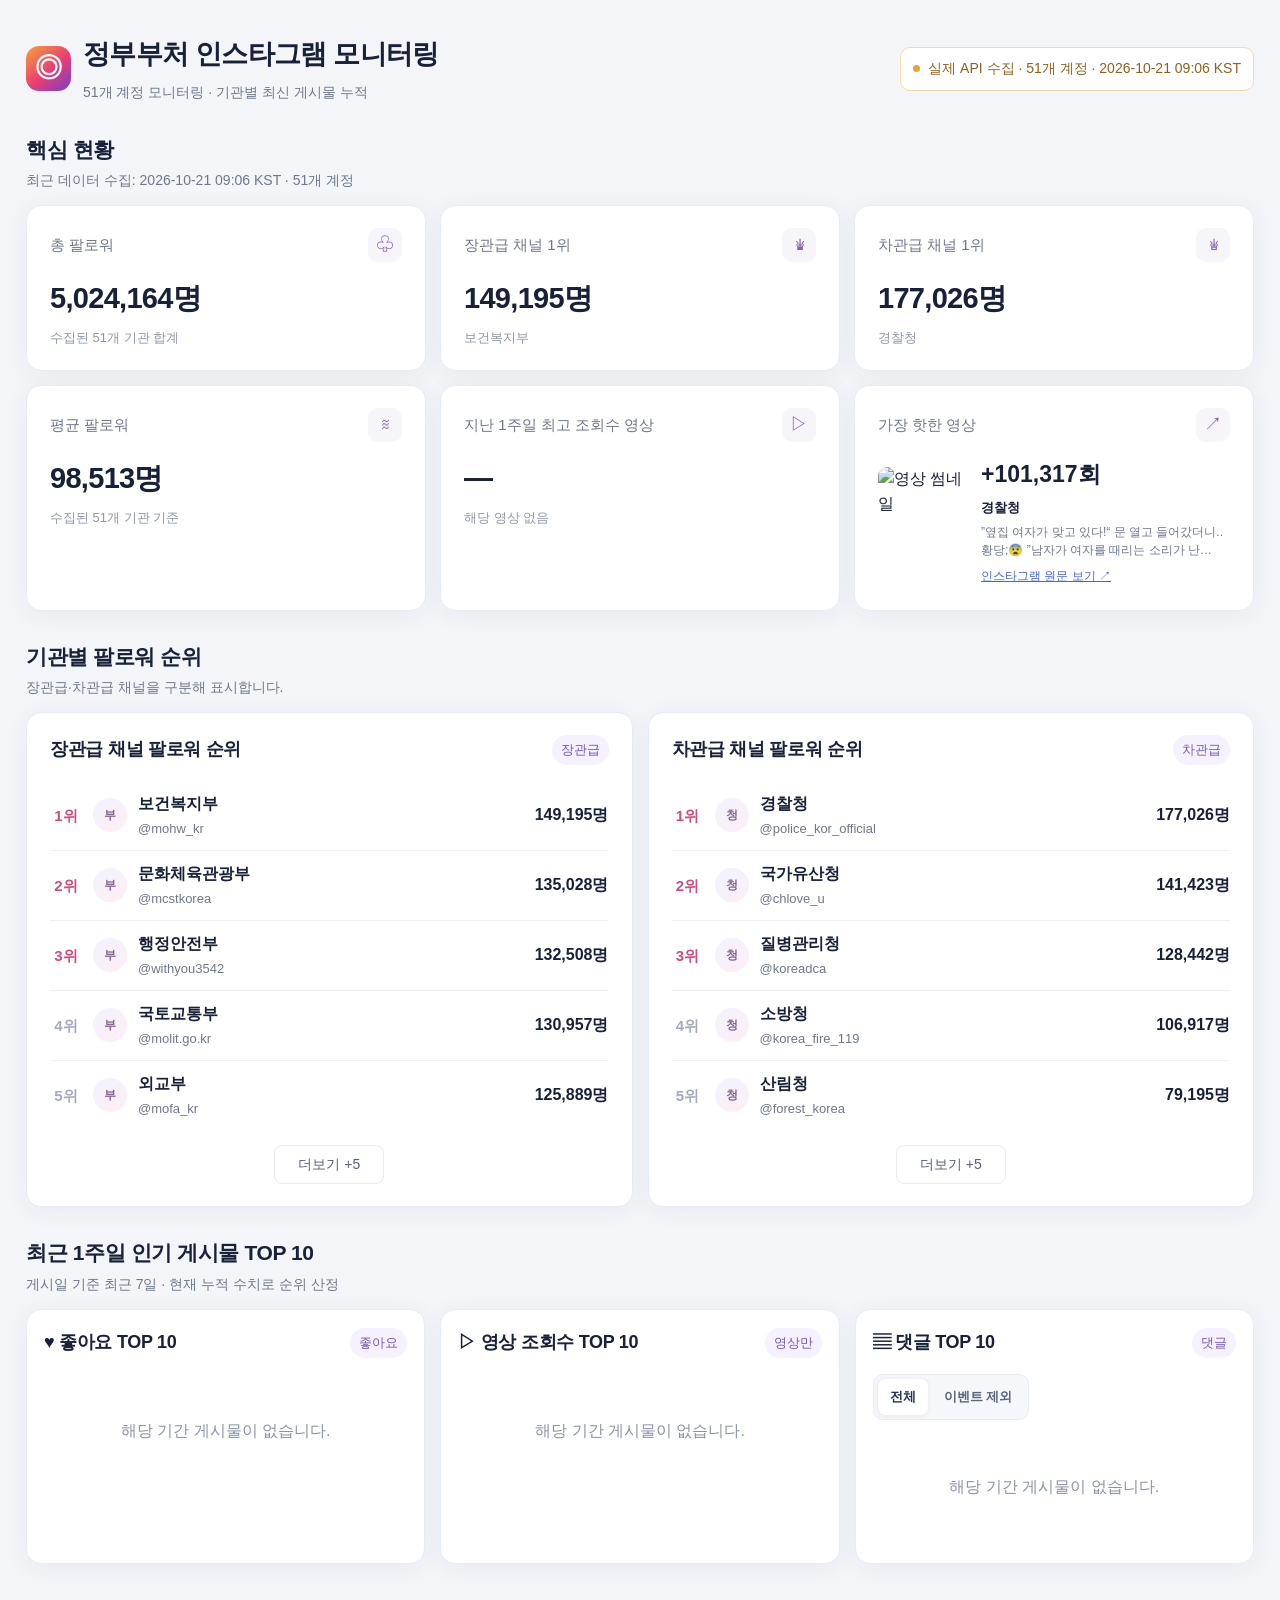
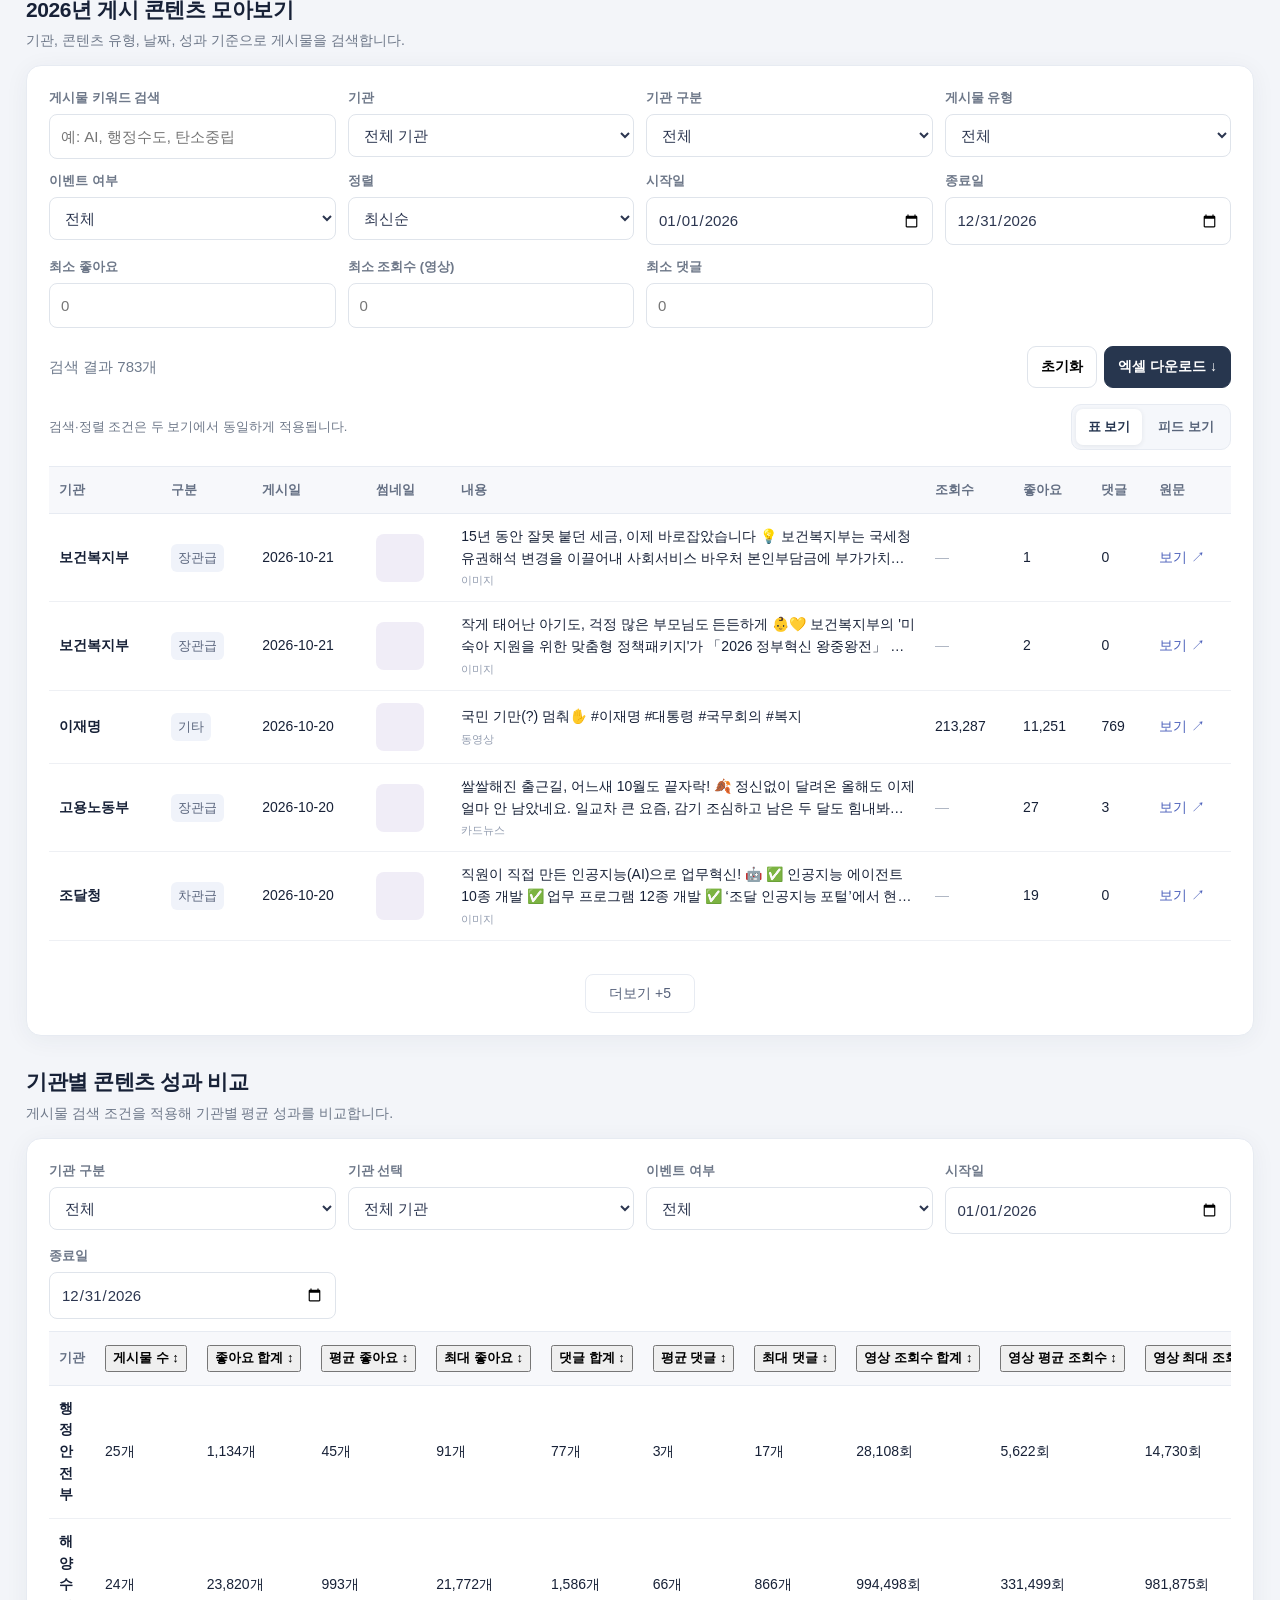
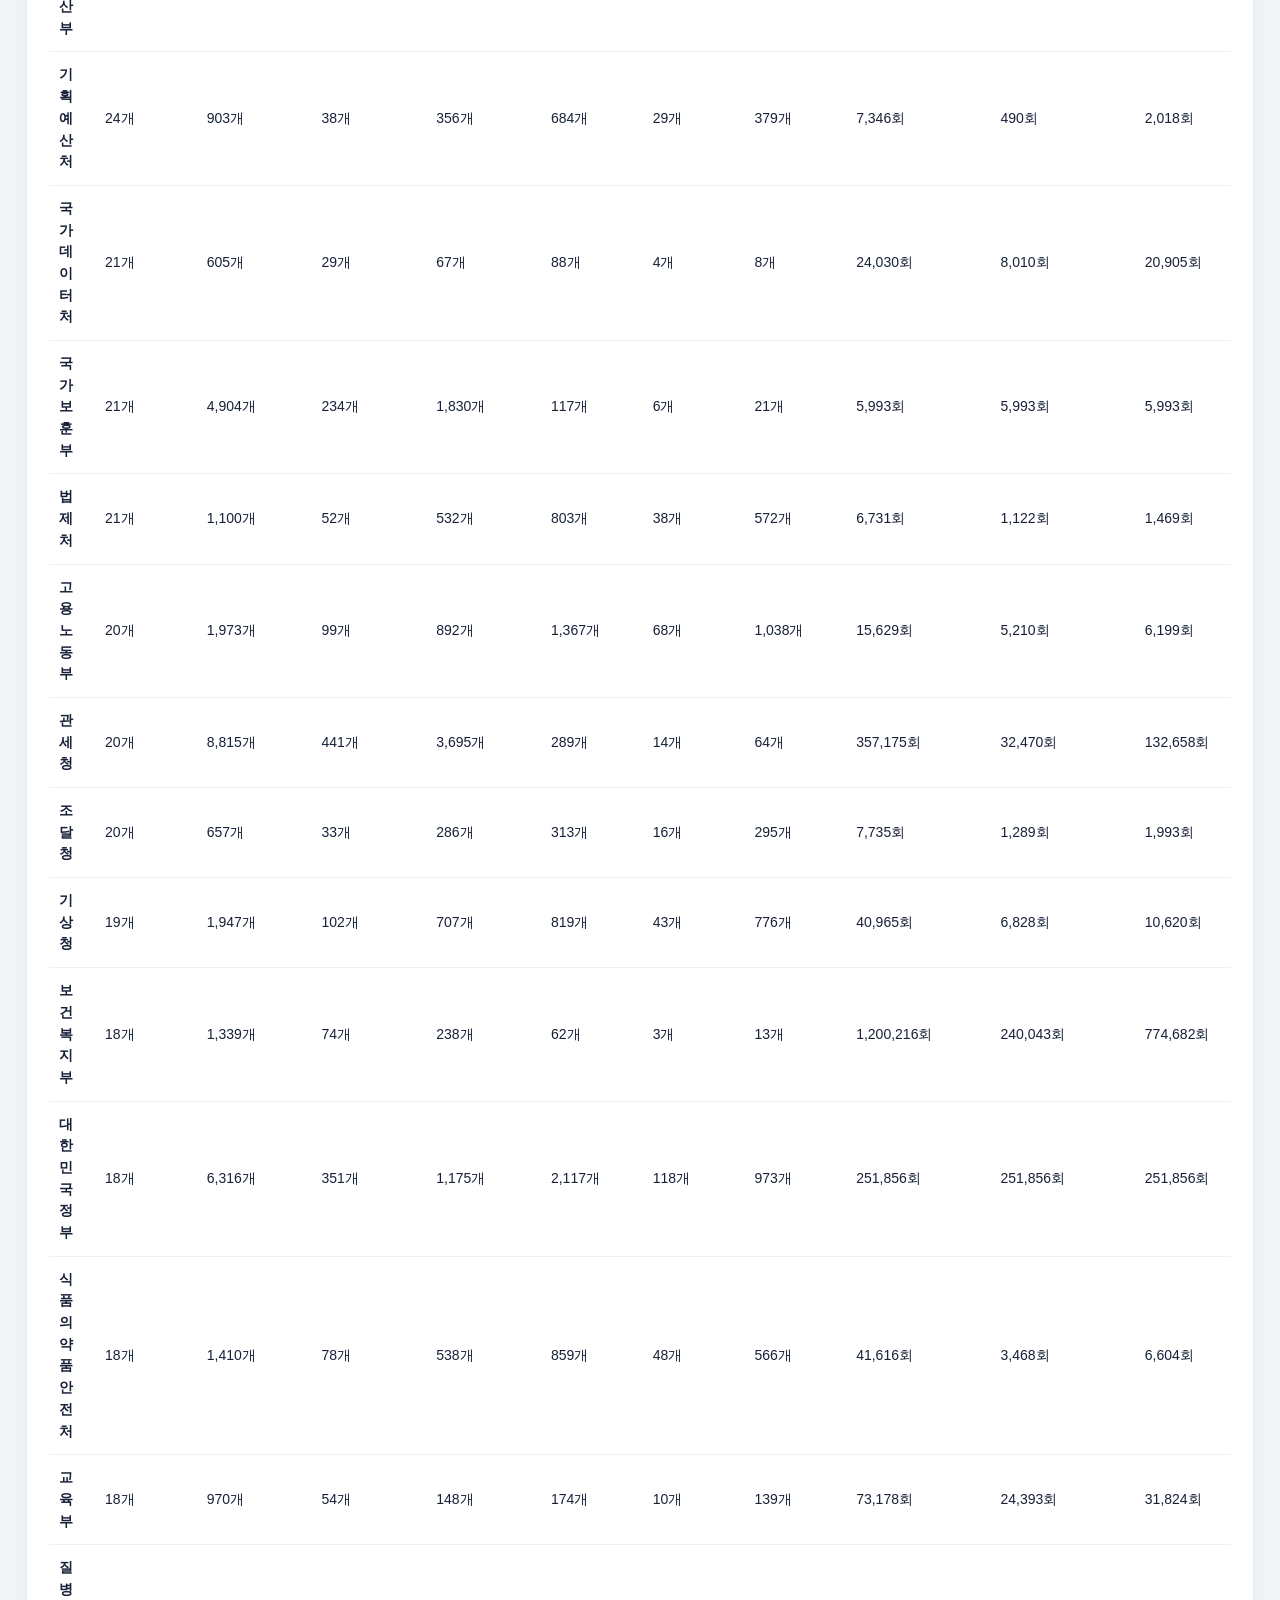
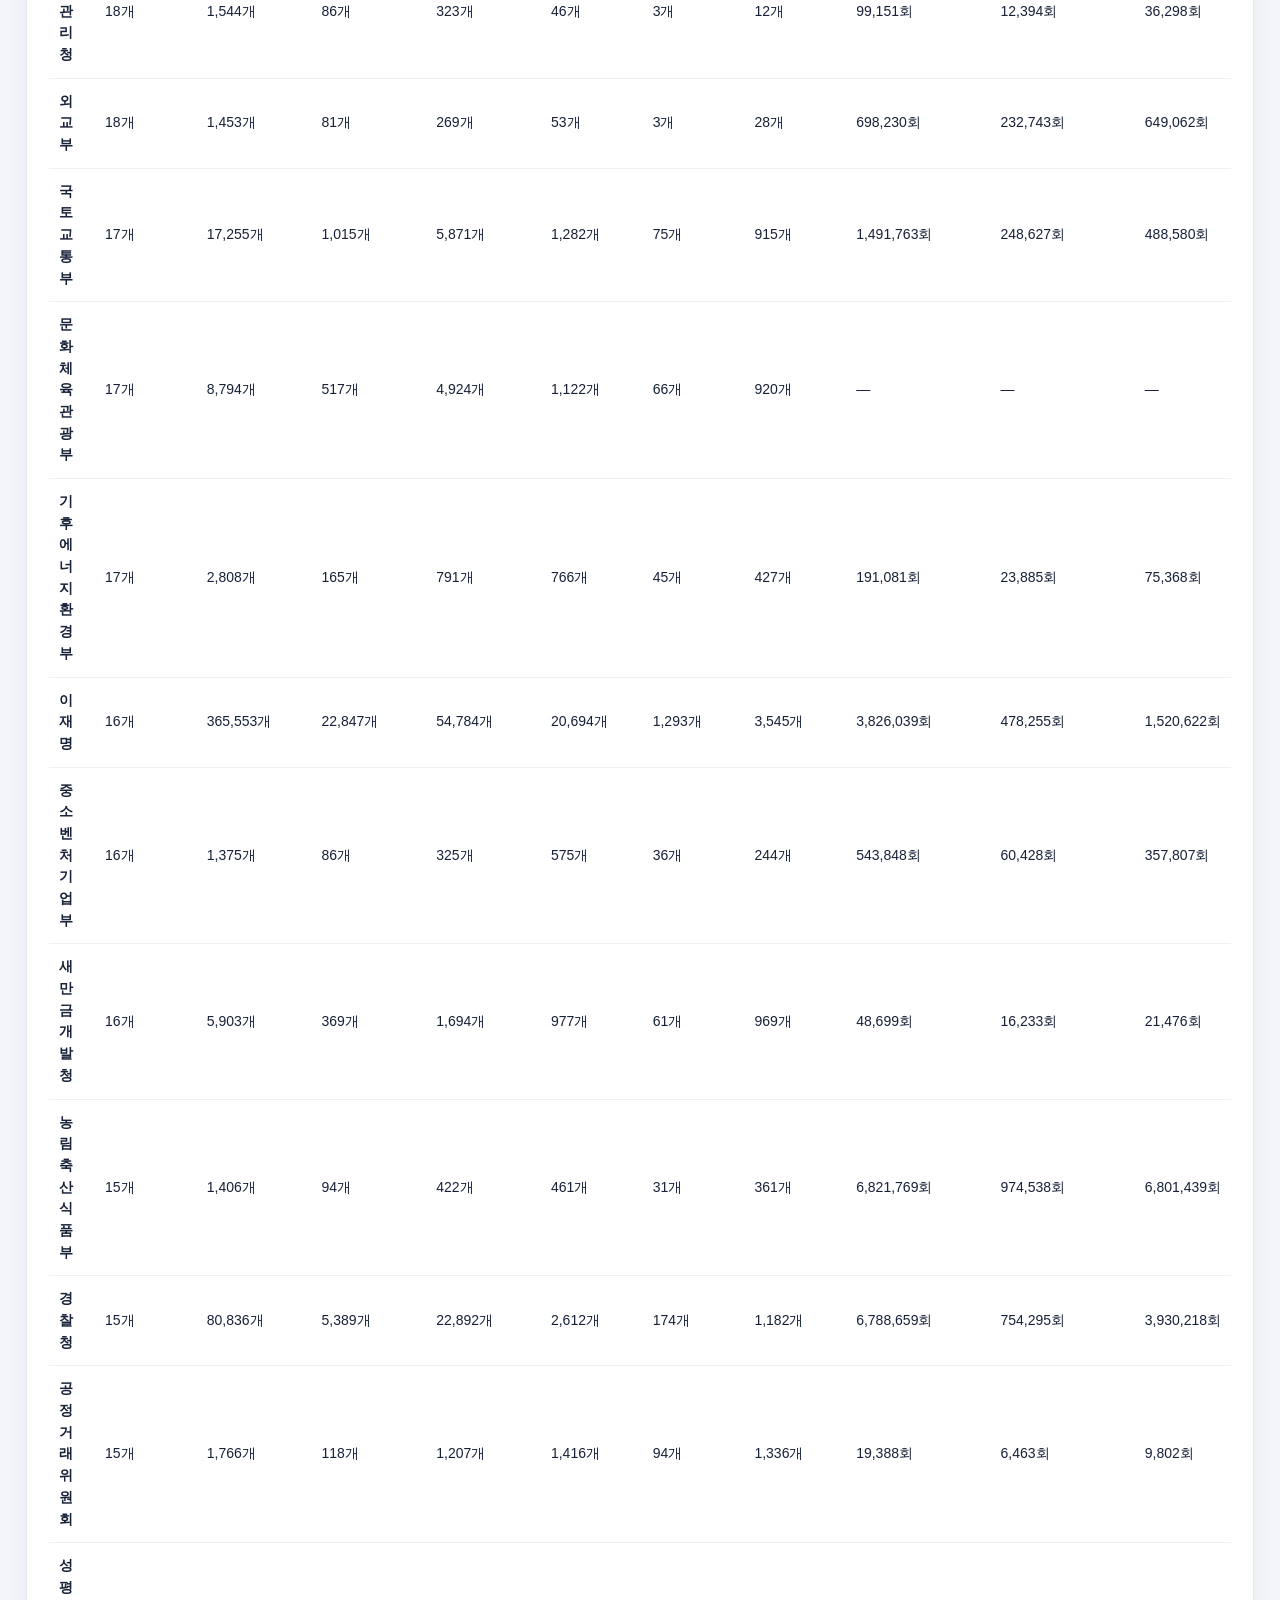
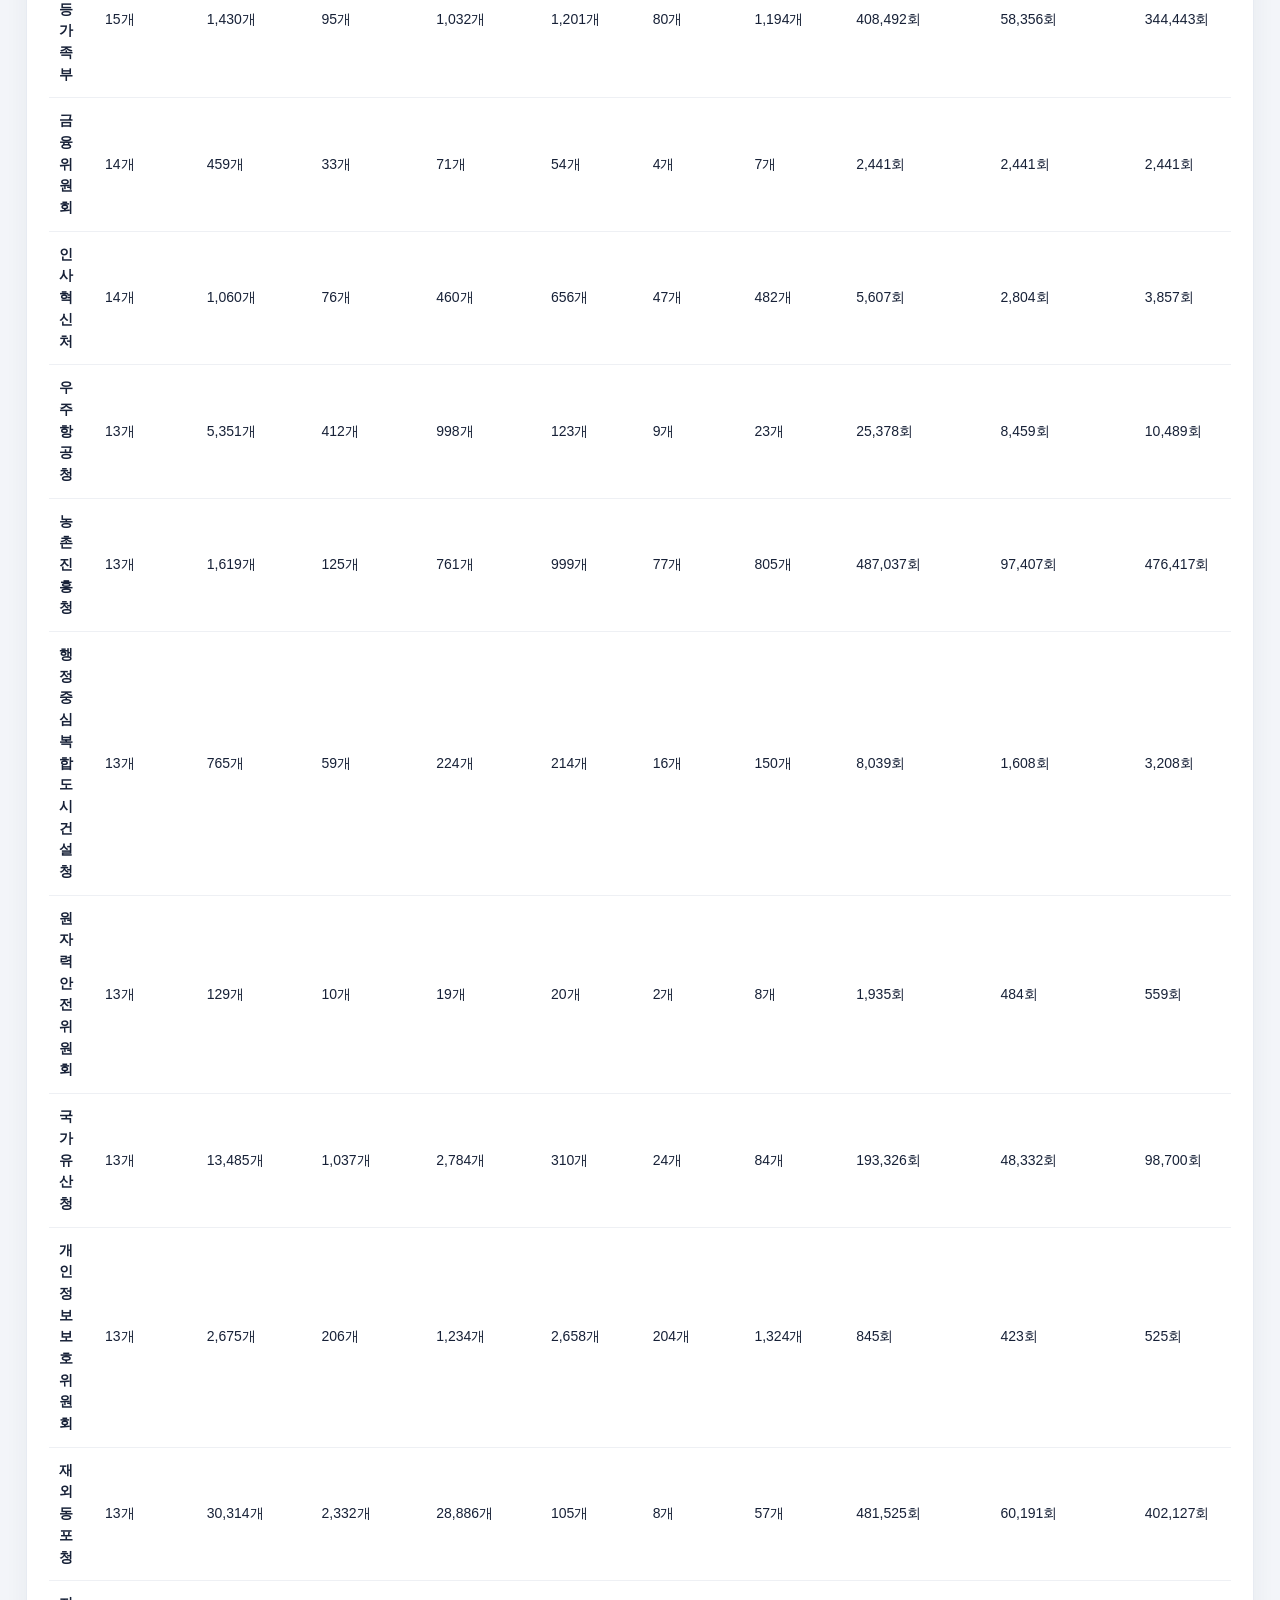
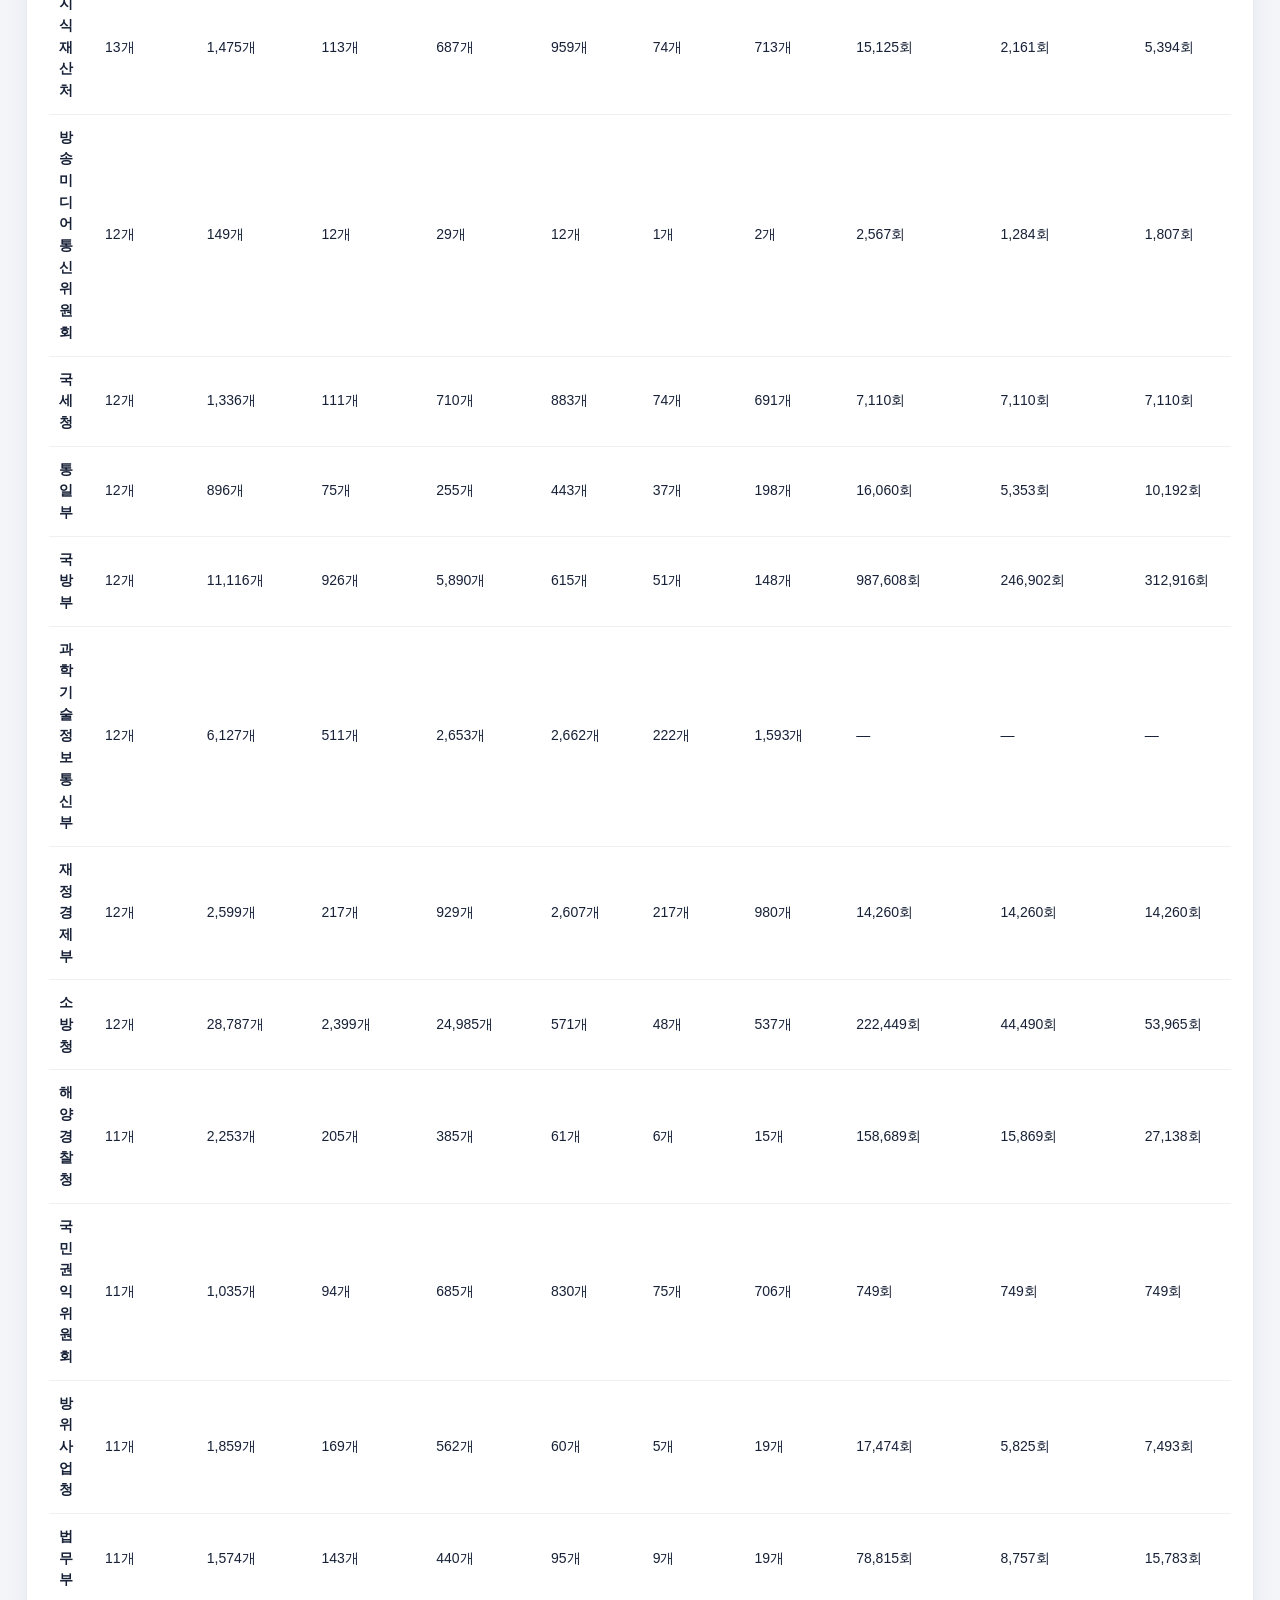
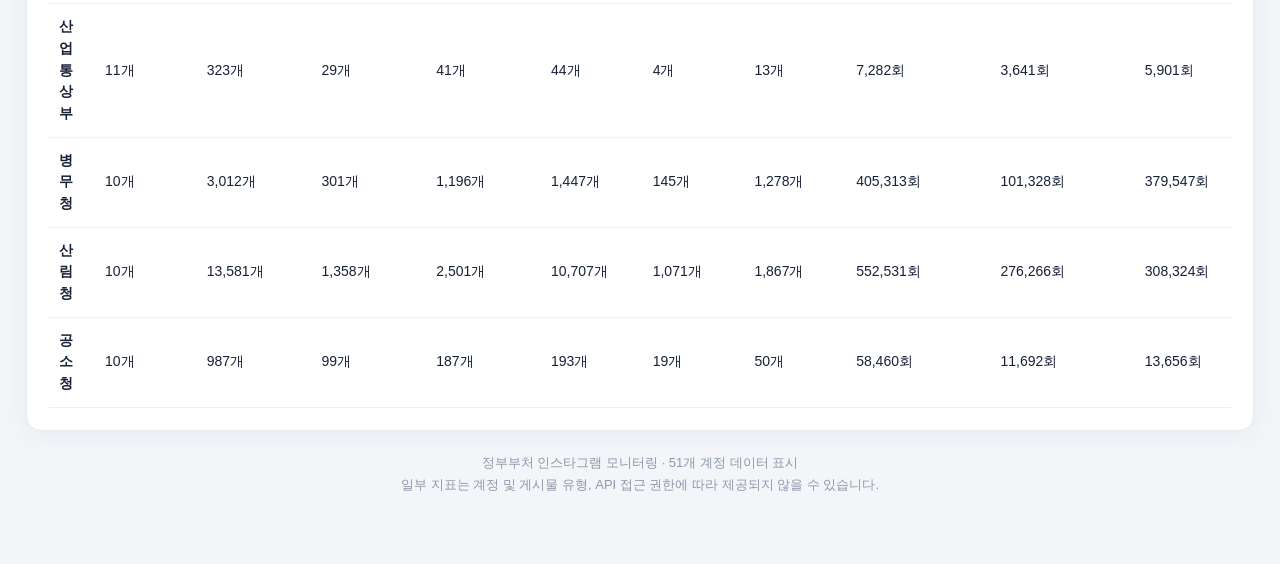
==== index.html @ b247c2ee "Enhance agency performance comparison" ====
<!doctype html>
<html lang="ko">
<head>
<meta charset="utf-8">
<meta name="viewport" content="width=device-width,initial-scale=1">
<title>정부부처 인스타그램 모니터링</title>
<style>
:root{--bg:#f3f5f9;--card:#fff;--ink:#172137;--muted:#6e7889;--line:#e7ebf2;--pink:#d63381;--blue:#4866d8;--shadow:0 4px 24px rgba(34,47,73,.055)}*{box-sizing:border-box}body{margin:0;background:var(--bg);color:var(--ink);font-family:Pretendard,"Noto Sans KR",-apple-system,BlinkMacSystemFont,"Segoe UI",sans-serif;font-size:14px}a{color:inherit;text-decoration:none}button,input,select{font:inherit}button{cursor:pointer}.wrap{max-width:1370px;margin:auto;padding:34px 26px 68px}.head{display:flex;align-items:center;justify-content:space-between;gap:18px;margin-bottom:24px}.brand{display:flex;align-items:center;gap:12px}.brand-icon{width:45px;height:45px;border-radius:13px;background:linear-gradient(140deg,#f5a33a,#ea3e73 53%,#7240c7);color:white;display:grid;place-items:center;font-size:27px;font-weight:800}.head h1{margin:0;font-size:24px;letter-spacing:-.7px}.sub{margin-top:6px;color:var(--muted);font-size:13px}.status{display:flex;align-items:center;gap:8px;background:#fff;border:1px solid #f2dca5;border-radius:10px;padding:10px 12px;color:#8b631d;font-size:12px}.dot{width:7px;height:7px;border-radius:50%;background:#e3a335}.section-top{display:flex;justify-content:space-between;align-items:end;gap:12px;margin:30px 0 13px}.section-top h2{font-size:18px;letter-spacing:-.4px;margin:0}.section-top p{font-size:12px;color:var(--muted);margin:4px 0 0}.kpis{display:grid;grid-template-columns:repeat(3,minmax(0,1fr));gap:14px}.card{background:white;border:1px solid var(--line);border-radius:15px;box-shadow:var(--shadow)}.kpi{padding:22px 23px;min-height:134px;position:relative;overflow:hidden}.kpi-top{display:flex;align-items:center;justify-content:space-between;color:var(--muted);font-size:13px}.kpi-icon{width:34px;height:34px;border-radius:10px;display:grid;place-items:center;background:#f5f5fa;color:#8563a6;font-size:18px}.kpi-val{font-size:26px;font-weight:800;margin-top:14px;letter-spacing:-.7px}.kpi-note{font-size:11px;color:#8f97a5;margin-top:7px;overflow:hidden;text-overflow:ellipsis;white-space:nowrap}.rank-grid{display:grid;grid-template-columns:1fr 1fr;gap:15px}.rank{padding:22px 23px}.panel-head{display:flex;align-items:center;justify-content:space-between;gap:9px;margin-bottom:16px}.panel-head h3{font-size:16px;margin:0;letter-spacing:-.3px}.small-pill{background:#f5f1ff;color:#7658b0;padding:5px 9px;border-radius:30px;font-size:11px}.ranking{display:flex;align-items:center;gap:11px;padding:11px 0;border-bottom:1px solid #f0f1f5}.ranking:last-child{border-bottom:0}.number{width:20px;text-align:center;font-size:14px;font-weight:800;color:#a2aabc}.ranking:nth-child(-n+3) .number{color:#cf4b80}.avatar{flex:none;width:34px;height:34px;border-radius:50%;background:linear-gradient(135deg,#f1f4ff,#ffedf4);display:grid;place-items:center;color:#85658f;font-weight:800;font-size:12px}.rank-name{font-weight:650;white-space:nowrap;overflow:hidden;text-overflow:ellipsis}.rank-sub{font-size:11px;color:var(--muted);margin-top:2px}.rank-count{margin-left:auto;font-weight:750;white-space:nowrap}.ghost{margin:15px auto 0;display:block;padding:8px 23px;border:1px solid var(--line);border-radius:8px;background:#fff;color:#56617a;font-size:12px}.ghost:hover{background:#f8f9fc}.popular-grid{display:grid;grid-template-columns:repeat(3,minmax(0,1fr));gap:15px}.popular-card{padding:18px 17px}.popular-row{display:flex;gap:10px;align-items:center;padding:9px 0;border-bottom:1px solid #f0f1f5;min-height:68px}.popular-row:last-child{border-bottom:0}.thumb{width:53px;height:53px;border-radius:9px;background:linear-gradient(135deg,#f4e8f0,#e6ebff);flex:none;display:grid;place-items:center;font-size:20px;color:#9474a5;overflow:hidden}.thumb img{width:100%;height:100%;object-fit:cover}.popular-info{min-width:0;flex:1}.popular-agency{font-size:11px;color:#728099;font-weight:700}.popular-caption{margin-top:4px;font-size:12px;overflow:hidden;text-overflow:ellipsis;white-space:nowrap}.popular-metric{font-size:12px;color:#c83d7e;font-weight:800;margin-top:4px}.table-card{padding:22px}.filters{display:grid;grid-template-columns:repeat(4,minmax(0,1fr));gap:12px;margin-bottom:12px}.field label{display:block;font-size:11px;font-weight:700;color:#6e7889;margin-bottom:6px}.field input,.field select{width:100%;border:1px solid #dfe4eb;border-radius:8px;padding:10px 11px;background:white;min-height:39px;outline:none;color:#2c3650}.field input:focus,.field select:focus{border-color:#9b81d1}.filter-actions{display:flex;align-items:center;justify-content:space-between;gap:10px;margin:18px 0 12px}.filter-actions .count{color:#6f7b8d;font-size:13px}.controls{display:flex;gap:7px}.btn{border:1px solid #dfe4eb;background:#fff;padding:9px 13px;border-radius:9px;font-weight:650;font-size:12px}.btn-primary{background:#27364e;border-color:#27364e;color:#fff}.table-wrap{overflow:auto}.data-table{width:100%;border-collapse:collapse;min-width:990px;text-align:left}.data-table th{background:#f7f8fb;color:#657084;font-size:11px;padding:13px 10px;white-space:nowrap;border-top:1px solid var(--line);border-bottom:1px solid var(--line)}.data-table td{font-size:12px;padding:12px 10px;border-bottom:1px solid #eef0f4;vertical-align:middle}.data-table .post{text-align:left;min-width:220px;max-width:380px}.clip{display:-webkit-box;-webkit-line-clamp:2;-webkit-box-orient:vertical;overflow:hidden;line-height:1.55}.badge{display:inline-block;background:#f0f3fa;padding:4px 7px;border-radius:6px;color:#59647c;font-size:11px}.link{color:#4c61bb}.blank{color:#b0b7c4}.table-footer{display:flex;justify-content:center;padding:18px 0 0}.empty{padding:45px 5px;text-align:center;color:#8b94a4}.footer{margin-top:21px;color:#8e98a8;font-size:11px;text-align:center;line-height:1.7}.notice{display:flex;align-items:flex-start;gap:10px;border-radius:10px;background:#fff7e7;border:1px solid #f5e3bd;color:#855c21;padding:13px 16px;margin-top:15px;font-size:12px;line-height:1.6}.notice strong{white-space:nowrap}.table-thumb{width:48px;height:48px;display:grid;place-items:center;border-radius:8px;background:#f0edf7;color:#ad96b9}.loading{opacity:.7}@media(max-width:850px){.kpis{grid-template-columns:repeat(2,1fr)}.popular-grid{grid-template-columns:1fr}.filters{grid-template-columns:repeat(2,1fr)}.head{align-items:start}.head h1{font-size:20px}}@media(max-width:560px){.wrap{padding:18px 13px 45px}.head{flex-direction:column;gap:12px}.status{width:100%}.kpis{gap:9px}.kpi{padding:15px;min-height:122px}.kpi-val{font-size:21px}.rank-grid{grid-template-columns:1fr}.filters{grid-template-columns:1fr 1fr;gap:8px}.table-card{padding:14px}.rank{padding:18px}.section-top h2{font-size:17px}.brand-icon{height:38px;width:38px}.brand-icon svg{width:21px}}

/* 가독성 개선: 데스크톱 및 모바일 공통 */
[hidden]{display:none!important}
body{font-size:16px;line-height:1.55}
.head h1{font-size:27px}
.sub,.status{font-size:14px}
.section-top h2{font-size:21px}
.section-top p{font-size:14px}
.panel-head h3{font-size:18px}
.kpi-top,.filter-actions .count{font-size:15px}
.kpi-val{font-size:29px}
.kpi-note,.small-pill,.rank-sub,.popular-agency,.field label,.badge,.footer{font-size:13px}
.rank-name,.rank-count{font-size:16px}
.number{font-size:15px}
.popular-caption,.popular-metric{font-size:14px}
.data-table th{font-size:13px}
.data-table td{font-size:14px}
.ghost,.btn{font-size:14px}
.notice{font-size:14px}
.field input,.field select{font-size:15px;min-height:43px}
@media(max-width:850px){.head h1{font-size:23px}}
@media(max-width:560px){.section-top h2{font-size:19px}.kpi-val{font-size:24px}}

/* 댓글 순위 탭과 게시물 피드 */
.tab-switch{display:inline-flex;gap:4px;padding:4px;border:1px solid var(--line);border-radius:10px;background:#f5f7fb}
.tab-switch button{border:0;border-radius:7px;padding:8px 12px;background:transparent;color:#58647a;font-size:13px;font-weight:700}
.tab-switch button.active{background:white;color:#24344f;box-shadow:0 1px 5px #1e293b16}
.view-row{display:flex;justify-content:space-between;align-items:center;gap:12px;margin:16px 0}
.feed-grid{display:grid;grid-template-columns:repeat(2,minmax(0,1fr));gap:16px}
.feed-card{min-width:0;border:1px solid var(--line);border-radius:13px;background:#fff;overflow:hidden}
.feed-head,.feed-details{padding:13px 15px}.feed-head{display:flex;justify-content:space-between;align-items:center;gap:10px}
.feed-meta{font-size:13px;color:var(--muted)}.feed-media{position:relative;background:#eef1f6;min-height:220px;display:flex;align-items:center;justify-content:center;overflow:hidden}
.feed-media img,.feed-media video{display:block;width:100%;max-height:490px;object-fit:contain}
.feed-placeholder{padding:60px 20px;text-align:center;color:#758098;font-size:14px}
.feed-arrows{position:absolute;inset:0;display:flex;align-items:center;justify-content:space-between;padding:10px;pointer-events:none}
.feed-arrows button{pointer-events:auto;border:0;background:#ffffffed;color:#25324b;border-radius:50%;width:34px;height:34px;font-size:22px}
.feed-page{position:absolute;bottom:12px;right:14px;background:#1e293bba;color:white;padding:4px 9px;border-radius:12px;font-size:12px}
.feed-caption{white-space:pre-wrap;overflow-wrap:anywhere;max-height:140px;overflow:auto;font-size:14px;line-height:1.65;margin:10px 0}
.feed-stats{display:flex;gap:15px;font-size:13px;color:#6c7486;flex-wrap:wrap}
.feed-link{display:inline-block;margin-top:10px;color:#425bc2;text-decoration:underline;font-size:13px}
@media(max-width:750px){.feed-grid{grid-template-columns:1fr}.tab-switch button{font-size:12px;padding:8px}.view-row{align-items:flex-start;flex-direction:column}}
</style>
</head>
<body>
<div class="wrap">
<header class="head"><div class="brand"><div class="brand-icon" aria-hidden="true">◎</div><div><h1>정부부처 인스타그램 모니터링</h1><div class="sub">51개 계정 모니터링 · 기관별 최신 게시물 누적</div></div></div><div class="status"><span class="dot"></span><span id="statusText">데모 모드 · 실제 API 데이터 미연결</span></div></header>
<div class="notice" id="demoNotice"><strong>데모 데이터 안내</strong><span>현재 숫자와 게시물은 화면 기능을 시험하기 위한 가상 예시입니다. 실제 정부부처 성과가 아닙니다. 자동 수집 연결 전까지 실제 통계로 인용하지 마세요.</span></div>
<section><div class="section-top"><div><h2>핵심 현황</h2><p id="updatedAt">연동 준비 중 · 데모 표시</p></div></div><div class="kpis" id="kpis"></div></section>
<section><div class="section-top"><div><h2>기관별 팔로워 순위</h2><p>장관급·차관급 채널을 구분해 표시합니다.</p></div></div><div class="rank-grid"><div class="card rank"><div class="panel-head"><h3>장관급 채널 팔로워 순위</h3><span class="small-pill">장관급</span></div><div id="ministerRanks"></div><button id="ministerMore" class="ghost" type="button">더보기 +5</button></div><div class="card rank"><div class="panel-head"><h3>차관급 채널 팔로워 순위</h3><span class="small-pill">차관급</span></div><div id="viceRanks"></div><button id="viceMore" class="ghost" type="button">더보기 +5</button></div></div></section>
<section><div class="section-top"><div><h2>최근 1주일 인기 게시물 TOP 10</h2><p>게시일 기준 최근 7일 · 현재 누적 수치로 순위 산정</p></div></div><div class="popular-grid"><div class="card popular-card"><div class="panel-head"><h3>♥ 좋아요 TOP 10</h3><span class="small-pill">좋아요</span></div><div id="likeTop"></div></div><div class="card popular-card"><div class="panel-head"><h3>▷ 영상 조회수 TOP 10</h3><span class="small-pill">영상만</span></div><div id="viewTop"></div></div><div class="card popular-card"><div class="panel-head"><h3>▤ 댓글 TOP 10</h3><span class="small-pill">댓글</span></div><div class="tab-switch" style="margin-bottom:10px" aria-label="댓글 순위 기준"><button type="button" id="commentAll" class="active" aria-pressed="true">전체</button><button type="button" id="commentNoEvent" aria-pressed="false">이벤트 제외</button></div><div id="commentTop"></div></div></div></section>
<section><div class="section-top"><div><h2>2026년 게시 콘텐츠 모아보기</h2><p>기관, 콘텐츠 유형, 날짜, 성과 기준으로 게시물을 검색합니다.</p></div></div><div class="card table-card"><div class="filters"><div class="field">
  <label for="keyword">게시물 키워드 검색</label>
  <input type="search" id="keyword" placeholder="예: AI, 행정수도, 탄소중립">
</div><div class="field"><label for="agency">기관</label><select id="agency"><option value="">전체 기관</option></select></div><div class="field"><label for="level">기관 구분</label><select id="level"><option value="">전체</option><option value="장관급">장관급</option><option value="차관급">차관급</option><option value="기타">기타</option></select></div><div class="field"><label for="format">게시물 유형</label><select id="format"><option value="">전체</option><option value="VIDEO">릴스·동영상</option><option value="IMAGE">이미지</option><option value="CAROUSEL_ALBUM">카드뉴스·여러 장</option></select></div>
<div class="field"><label for="eventFilter">이벤트 여부</label><select id="eventFilter"><option value="all">전체</option><option value="exclude">이벤트 제외</option><option value="only">이벤트만 보기</option></select></div>
<div class="field"><label for="order">정렬</label><select id="order"><option value="recent">최신순</option><option value="likes">좋아요순</option><option value="views">조회수순</option><option value="comments">댓글순</option></select></div><div class="field"><label for="from">시작일</label><input type="date" id="from" value="2026-01-01"></div><div class="field"><label for="to">종료일</label><input type="date" id="to" value="2026-12-31"></div><div class="field"><label for="minLikes">최소 좋아요</label><input type="number" id="minLikes" min="0" placeholder="0"></div><div class="field"><label for="minViews">최소 조회수 (영상)</label><input type="number" id="minViews" min="0" placeholder="0"></div><div class="field"><label for="minComments">최소 댓글</label><input type="number" id="minComments" min="0" placeholder="0"></div></div><div class="filter-actions"><div class="count" id="resultCount">게시물 조회 중</div><div class="controls"><button class="btn" type="button" id="reset">초기화</button><button class="btn btn-primary" type="button" id="excel">엑셀 다운로드 ↓</button></div></div><div class="view-row"><span class="feed-meta">검색·정렬 조건은 두 보기에서 동일하게 적용됩니다.</span><div class="tab-switch" aria-label="게시물 보기 방식"><button id="tableView" type="button" class="active" aria-pressed="true">표 보기</button><button id="feedView" type="button" aria-pressed="false">피드 보기</button></div></div><div class="table-wrap" id="tableViewPanel"><table class="data-table"><thead><tr><th>기관</th><th>구분</th><th>게시일</th><th>썸네일</th><th>내용</th><th>조회수</th><th>좋아요</th><th>댓글</th><th>원문</th></tr></thead><tbody id="postRows"></tbody></table></div><div id="feedViewPanel" class="feed-grid" hidden></div><div class="table-footer"><button class="ghost" type="button" id="postMore">더보기 +5</button></div></div></section>
<section>
  <div class="section-top">
    <div>
      <h2>기관별 콘텐츠 성과 비교</h2>
      <p>게시물 검색 조건을 적용해 기관별 평균 성과를 비교합니다.</p>
    </div>
  </div>
<div class="card table-card">
    <div class="filters">
      <div class="field">
        <label for="compareLevel">기관 구분</label>
        <select id="compareLevel">
          <option value="">전체</option>
          <option value="장관급">장관급</option>
          <option value="차관급">차관급</option>
          <option value="기타">기타</option>
        </select>
      </div>
      <div class="field">
        <label for="compareAgency">기관 선택</label>
        <select id="compareAgency">
          <option value="">전체 기관</option>
        </select>
      </div>
      <div class="field">
        <label for="compareEvent">이벤트 여부</label>
        <select id="compareEvent">
          <option value="all">전체</option>
          <option value="exclude">이벤트 제외</option>
          <option value="only">이벤트만 보기</option>
        </select>
      </div>
      <div class="field">
        <label for="compareFrom">시작일</label>
        <input type="date" id="compareFrom" value="2026-01-01">
      </div>
      <div class="field">
        <label for="compareTo">종료일</label>
        <input type="date" id="compareTo" value="2026-12-31">
      </div>
    </div>
    <div class="table-wrap">
      <table class="data-table">
<thead>
  <tr>
    <th>기관</th>
    <th><button type="button" class="compare-sort" data-sort="count">게시물 수 ↕</button></th>
    <th><button type="button" class="compare-sort" data-sort="likes">좋아요 합계 ↕</button></th>
    <th><button type="button" class="compare-sort" data-sort="avgLikes">평균 좋아요 ↕</button></th>
    <th><button type="button" class="compare-sort" data-sort="maxLikes">최대 좋아요 ↕</button></th>
    <th><button type="button" class="compare-sort" data-sort="comments">댓글 합계 ↕</button></th>
    <th><button type="button" class="compare-sort" data-sort="avgComments">평균 댓글 ↕</button></th>
    <th><button type="button" class="compare-sort" data-sort="maxComments">최대 댓글 ↕</button></th>
    <th><button type="button" class="compare-sort" data-sort="videoViews">영상 조회수 합계 ↕</button></th>
    <th><button type="button" class="compare-sort" data-sort="avgVideoViews">영상 평균 조회수 ↕</button></th>
    <th><button type="button" class="compare-sort" data-sort="maxVideoViews">영상 최대 조회수 ↕</button></th>
  </tr>
</thead>
        <tbody id="agencyComparisonRows"></tbody>
      </table>
    </div>
  </div>
</section>
<div class="footer">정부부처 인스타그램 모니터링 · 51개 계정 데이터 표시<br>일부 지표는 계정 및 게시물 유형, API 접근 권한에 따라 제공되지 않을 수 있습니다.</div>
</div>
<script>
// 이 파일에는 Meta 액세스 토큰을 절대로 입력하지 마세요.
// 추후 GitHub Actions가 data/dashboard.json을 생성하면 이를 읽습니다.
const AGENCIES=[
 {name:'예시 중앙부처 A',level:'장관급',followers:186400},
 {name:'예시 중앙부처 B',level:'장관급',followers:155200},
 {name:'예시 중앙부처 C',level:'장관급',followers:122800},
 {name:'예시 중앙부처 D',level:'장관급',followers:102500},
 {name:'예시 중앙부처 E',level:'장관급',followers:95600},
 {name:'예시 중앙부처 F',level:'장관급',followers:86400},
 {name:'예시 중앙부처 G',level:'장관급',followers:79300},
 {name:'예시 중앙부처 H',level:'차관급',followers:81400},
 {name:'예시 중앙부처 I',level:'차관급',followers:72200},
 {name:'예시 중앙부처 J',level:'차관급',followers:66600},
 {name:'예시 중앙부처 K',level:'차관급',followers:54100},
 {name:'예시 중앙부처 L',level:'차관급',followers:48100},
 {name:'예시 중앙부처 M',level:'차관급',followers:41500},
 {name:'예시 중앙부처 N',level:'차관급',followers:35700}
];
const dates=['2026-10-14','2026-10-13','2026-10-12','2026-10-11','2026-10-10','2026-10-09','2026-10-08','2026-10-07','2026-10-06','2026-10-04','2026-09-29','2026-09-17'];
const titles=['가을의 도시 풍경을 담았습니다','시민과 함께 만드는 정책 이야기','우리 동네에서 발견한 새로운 변화','직원이 직접 소개하는 현장 이야기','알아두면 쓸모 있는 정책 정보','질문으로 알아보는 주요 사업','현장에서 전하는 일상 속 변화','숏폼으로 만나는 이번 주 소식','공간을 새롭게 이용하는 방법','모두가 함께하는 생활 속 캠페인','10월 주요 일정 한눈에 보기','정책 현장을 찾아서'];
const MOCK_POSTS=Array.from({length:52},(_,i)=>{const a=AGENCIES[i%AGENCIES.length],kind=['VIDEO','CAROUSEL_ALBUM','IMAGE'][i%3];return {id:'sample-'+i,agency:a.name,level:a.level,date:dates[i%dates.length],type:kind,caption:'[가상 예시] '+titles[i%titles.length],likes:Math.max(18,2480-i*37+(i%5)*81),comments:Math.max(0,172-i*3+(i%7)*5),views:kind==='VIDEO'?Math.max(300,93500-i*1273+(i%4)*6200):null,view_delta:kind==='VIDEO'?Math.max(0,3120-i*36):null,permalink:'',thumbnail:''}});
let agencies=AGENCIES,posts=MOCK_POSTS,demo=true,shownPosts=5,rankSizes={minister:5,vice:5},commentMode="all",postView="table";
const $=id=>document.getElementById(id);const num=v=>Number(v||0).toLocaleString('ko-KR');const safe=x=>String(x??'').replace(/[&<>"']/g,c=>({'&':'&amp;','<':'&lt;','>':'&gt;','"':'&quot;',"'":'&#39;'}[c]));const fmt=v=>v===null||v===undefined?'—':num(v);const formatLabel=t=>({VIDEO:'동영상',IMAGE:'이미지',CAROUSEL_ALBUM:'카드뉴스'})[t]||t||'기타';
function normalize(data){const a=Array.isArray(data.agencies)?data.agencies:[];const p=Array.isArray(data.posts)?data.posts:[];if(!a.length)return false;agencies=a.map(x=>({...x,name:String(x.name||x.username||'알 수 없음'),level:x.level||'기타',followers:Number(x.followers??x.followers_count??0)}));posts=p.map((x,i)=>({...x,id:x.id||'row-'+i,agency:x.agency||x.agency_name||'알 수 없음',level:x.level||agencies.find(a=>a.name===(x.agency||x.agency_name))?.level||'기타',date:String(x.date||x.timestamp||'').slice(0,10),type:x.type||x.media_type||'IMAGE',caption:x.caption||'',likes:Number(x.likes??x.like_count??0),comments:Number(x.comments??x.comments_count??0),views:x.views??x.view_count??null,view_delta:x.view_delta??null,thumbnail:x.thumbnail||x.thumbnail_url||x.media_url||'',media_url:x.media_url||'',video_url:x.video_url||'',children:Array.isArray(x.children)?x.children:Array.isArray(x.media_children)?x.media_children:[],permalink:x.permalink||''}));demo=false;$('demoNotice').hidden=true;$('statusText').textContent='실제 API 수집 · '+agencies.length+'개 계정 · '+(data.updated_at||'업데이트 확인 필요');$('updatedAt').textContent='최근 데이터 수집: '+(data.updated_at||'정보 없음')+' · '+agencies.length+'개 계정';return true}
async function load(){try{const response=await fetch('dashboard.json?ts='+Date.now(),{cache:'no-store'});if(response.ok){const data=await response.json();normalize(data)}}catch(e){/* 데모 모드로 표시 */}renderAll()}
function kpi(label,val,note,ico){return `<div class="card kpi"><div class="kpi-top"><span>${label}</span><span class="kpi-icon">${ico}</span></div><div class="kpi-val">${safe(val)}</div><div class="kpi-note">${safe(note)}</div></div>`}
function videoKpi(label, post, value, icon) {
  if (!post) return kpi(label, '—', '해당 영상 없음', icon);

  return `
    <div class="card kpi">
      <div class="kpi-top">
        <span>${safe(label)}</span>
        <span class="kpi-icon">${icon}</span>
      </div>
      <div style="display:flex;align-items:center;gap:13px;margin-top:15px">
        ${post.thumbnail
          ? `<img src="${safe(post.thumbnail)}" alt="영상 썸네일"
               loading="lazy"
               style="width:90px;height:110px;object-fit:cover;border-radius:9px;flex-shrink:0">`
          : ''}
        <div style="min-width:0;flex:1">
          <div style="font-size:23px;font-weight:800">${safe(value)}</div>
          <div style="font-size:13px;font-weight:700;margin-top:6px">${safe(post.agency)}</div>
          <div style="font-size:12px;color:#6e7889;margin-top:4px;display:-webkit-box;-webkit-line-clamp:2;-webkit-box-orient:vertical;overflow:hidden">
            ${safe(post.caption)}
          </div>
          ${post.permalink
            ? `<a href="${safe(post.permalink)}" target="_blank" rel="noopener noreferrer"
                 style="display:inline-block;margin-top:7px;font-size:12px;color:#4866d8;text-decoration:underline">
                 인스타그램 원문 보기 ↗
               </a>`
            : ''}
        </div>
      </div>
    </div>`;
}
function renderKpis(){let total=agencies.reduce((s,a)=>s+a.followers,0),ministers=agencies.filter(a=>a.level==='장관급').sort((a,b)=>b.followers-a.followers),vices=agencies.filter(a=>a.level==='차관급').sort((a,b)=>b.followers-a.followers),now=posts.map(x=>new Date(x.date+'T12:00:00+09:00')).filter(x=>!isNaN(x)),ref=demo?new Date('2026-10-14T12:00:00+09:00'):new Date(),seven=new Date(ref.getTime()-7*86400000),recent=posts.filter(p=>new Date(p.date+'T12:00:00+09:00')>=seven&&new Date(p.date+'T12:00:00+09:00')<=ref),best=recent.filter(p=>p.type==='VIDEO'&&p.views!=null).sort((a,b)=>b.views-a.views)[0],hot=posts.filter(p=>p.type==='VIDEO'&&p.view_delta!=null).sort((a,b)=>b.view_delta-a.view_delta)[0];$('kpis').innerHTML=[kpi('총 팔로워',num(total)+'명',`수집된 ${agencies.length}개 기관 합계`,'♧'),kpi('장관급 채널 1위',ministers[0]?num(ministers[0].followers)+'명':'—',ministers[0]?.name||'수집 데이터 없음','♛'),kpi('차관급 채널 1위',vices[0]?num(vices[0].followers)+'명':'—',vices[0]?.name||'수집 데이터 없음','♕'),kpi('평균 팔로워',agencies.length?num(Math.round(total/agencies.length))+'명':'—',`수집된 ${agencies.length}개 기관 기준`,'≋'),videoKpi('지난 1주일 최고 조회수 영상',best,num(best?.views)+'회','▷'),videoKpi('가장 핫한 영상',hot,'+'+num(hot?.view_delta)+'회','↗')].join('')}
function renderRank(key,level,container,btn){
 const sorted=agencies.filter(a=>a.level===level).sort((a,b)=>b.followers-a.followers);
 const visible=sorted.slice(0,rankSizes[key]);
 $(container).innerHTML=visible.length?visible.map((a,i)=>`<div class="ranking"><span class="number" style="width:32px;white-space:nowrap">${i+1}위</span><span class="avatar" aria-hidden="true">${safe(a.name.slice(-1))}</span><div style="min-width:0"><div class="rank-name">${safe(a.name)}</div><div class="rank-sub">${safe(a.username?'@'+a.username:a.level)}</div></div><span class="rank-count">${num(a.followers)}명</span></div>`).join(''):'<div class="empty">표시할 기관이 없습니다.</div>';
 $(btn).hidden=sorted.length<=5;
 $(btn).textContent=rankSizes[key]>=sorted.length?'접기':'더보기 +5';
 $(btn).onclick=()=>{
  rankSizes[key]=rankSizes[key]>=sorted.length?5:Math.min(rankSizes[key]+5,sorted.length);
  renderRank(key,level,container,btn);
 };
}
function renderPopular(){let ref=demo?new Date('2026-10-14T12:00:00+09:00'):new Date(),min=new Date(ref.getTime()-7*86400000),base=posts.filter(p=>{let d=new Date(p.date+'T12:00:00+09:00');let agency=agencies.find(a=>a.name===p.agency);return d>=min&&d<=ref&&(agency?.level==='장관급'||agency?.level==='차관급')});[['likeTop','likes'],['viewTop','views'],['commentTop','comments']].forEach(([id,metric])=>{let values=base.filter(p=>(metric!=='views'||p.type==='VIDEO')&&(metric!=='comments'||commentMode==='all'||!String(p.caption||'').includes('이벤트'))).sort((a,b)=>Number(b[metric]||0)-Number(a[metric]||0)).slice(0,10);$(id).innerHTML=values.length?values.map((p,i)=>`<div class="popular-row"><span style="color:#9aa4b7;font-size:11px;font-weight:800;width:13px">${i+1}</span><span class="thumb">${p.thumbnail?`<img src="${safe(p.thumbnail)}" alt="" loading="lazy" onerror="this.remove()">`:p.type==='VIDEO'?'▷':'▧'}</span><div class="popular-info"><div class="popular-agency">${safe(p.agency)}</div><div class="popular-caption">${p.permalink?`<a class="link" href="${safe(p.permalink)}" target="_blank" rel="noopener noreferrer">${safe(p.caption)}</a>`:safe(p.caption)}</div><div class="popular-metric">${fmt(p[metric])}${metric==='views'?'회':'개'}</div></div></div>`).join(''):'<div class="empty">해당 기간 게시물이 없습니다.</div>'})}
function setupAgencies(){let sel=$('agency'),prev=sel.value;sel.innerHTML='<option value="">전체 기관</option>'+agencies.slice().sort((a,b)=>a.name.localeCompare(b.name,'ko')).map(a=>`<option value="${safe(a.name)}">${safe(a.name)}</option>`).join('');sel.value=prev}
function filtered(){let agency=$('agency').value,level=$('level').value,format=$('format').value,order=$('order').value,from=$('from').value,to=$('to').value,likes=$('minLikes').value,views=$('minViews').value,comments=$('minComments').value;return posts.filter(p=>
  (!$('keyword').value.trim() ||
   String(p.caption||'').toLowerCase().includes($('keyword').value.trim().toLowerCase())) &&
  (!agency||p.agency===agency)&&(!level||p.level===level)&&(!format||p.type===format)&&
($('eventFilter').value==='all'||($('eventFilter').value==='exclude'?!String(p.caption||'').includes('이벤트'):String(p.caption||'').includes('이벤트')))&&(!from||p.date>=from)&&(!to||p.date<=to)&&(!likes||p.likes>=Number(likes))&&(!views||(p.type==='VIDEO'&&p.views!=null&&Number(p.views)>=Number(views)))&&(!comments||p.comments>=Number(comments))).sort((a,b)=>order==='recent'?b.date.localeCompare(a.date)||String(b.id).localeCompare(String(a.id)):Number(b[order==='likes'?'likes':order==='views'?'views':'comments']||0)-Number(a[order==='likes'?'likes':order==='views'?'views':'comments']||0)||b.date.localeCompare(a.date))}
function renderTable(){
  const data=filtered();
  renderAgencyComparison();$('resultCount').textContent=`검색 결과 ${num(data.length)}개${demo?' · 데모 데이터':''}`;$('postRows').innerHTML=data.length?data.slice(0,shownPosts).map(p=>`<tr><td><strong>${safe(p.agency)}</strong></td><td><span class="badge">${safe(p.level)}</span></td><td style="white-space:nowrap">${safe(p.date)}</td><td><span class="table-thumb">${p.thumbnail?`<img src="${safe(p.thumbnail)}" alt="" width="48" height="48" style="object-fit:cover;border-radius:8px" loading="lazy" onerror="this.remove()">`:p.type==='VIDEO'?'▷':'▧'}</span></td><td class="post"><div class="clip" title="${safe(p.caption)}">${safe(p.caption)}</div><div style="color:#939db0;font-size:11px;margin-top:3px">${formatLabel(p.type)}</div></td><td>${p.type==='VIDEO'?fmt(p.views):'<span class="blank">—</span>'}</td><td>${num(p.likes)}</td><td>${num(p.comments)}</td><td>${p.permalink?`<a class="link" href="${safe(p.permalink)}" target="_blank" rel="noopener noreferrer">보기 ↗</a>`:'<span class="blank">—</span>'}</td></tr>`).join(''):'<tr><td colspan="9"><div class="empty">조건에 맞는 게시물이 없습니다.</div></td></tr>';if(postView==='feed')renderFeed(data);$('postMore').hidden=data.length<=shownPosts;$('postMore').textContent='더보기 +5'}
// 추가 미디어가 제공되는 게시물은 화면 안에서 바로 넘기거나 재생합니다.
const mediaState={};
function mediaItems(p){
 const children=Array.isArray(p.images)&&p.images.length?p.images:Array.isArray(p.children)?p.children:[];
 if(p.type==='CAROUSEL_ALBUM'&&children.length){
  return children.map(c=>typeof c==='string'?{url:c,type:'IMAGE'}:{url:c.media_url||c.url||c.thumbnail_url||'',type:c.media_type||c.type||'IMAGE',poster:c.thumbnail_url||''}).filter(x=>x.url);
 }
 const url=p.type==='VIDEO'?(p.video_url||p.media_url||p.thumbnail):p.media_url||p.thumbnail;
 return url?[{url,type:p.type==='VIDEO'&&Boolean(p.video_url||p.media_url)?'VIDEO':'IMAGE',poster:p.thumbnail}]:[];
}
function mediaHtml(p){
 const items=mediaItems(p),index=Math.min(mediaState[p.id]||0,Math.max(0,items.length-1)),item=items[index];
 if(!item)return `<div class="feed-placeholder">미디어를 불러올 수 없습니다.${p.permalink?' 아래 원문에서 확인해 주세요.':''}</div>`;
 const url=safe(item.url),poster=safe(item.poster||p.thumbnail||'');
 const media=item.type==='VIDEO'?`<video controls preload="none" playsinline ${poster?`poster="${poster}"`:''} src="${url}">이 브라우저에서 동영상 재생을 지원하지 않습니다.</video>`:`<img src="${url}" loading="lazy" alt="${safe(p.agency)} 게시물 이미지" onerror="this.style.display='none';this.parentElement.insertAdjacentHTML('beforeend','<div class=&quot;feed-placeholder&quot;>이미지를 불러올 수 없습니다. 원문에서 확인해 주세요.</div>')">`;
 const arrows=items.length>1?`<div class="feed-arrows"><button type="button" data-media-id="${safe(p.id)}" data-dir="-1" aria-label="이전 장">‹</button><button type="button" data-media-id="${safe(p.id)}" data-dir="1" aria-label="다음 장">›</button></div><span class="feed-page">${index+1} / ${items.length}</span>`:'';
 return media+arrows;
}
function renderFeed(data){
 $('feedViewPanel').innerHTML=data.length?data.slice(0,shownPosts).map(p=>`<article class="feed-card"><div class="feed-head"><div><strong>${safe(p.agency)}</strong><div class="feed-meta">${safe(p.date)} · ${safe(formatLabel(p.type))}</div></div><span class="badge">${safe(p.level)}</span></div><div class="feed-media">${mediaHtml(p)}</div><div class="feed-details"><div class="feed-stats"><span>♥ 좋아요 ${num(p.likes)}</span><span>▤ 댓글 ${num(p.comments)}</span>${p.type==='VIDEO'?`<span>▷ 조회수 ${fmt(p.views)}</span>`:''}</div><div class="feed-caption">${safe(p.caption)}</div>${p.permalink?`<a class="feed-link" target="_blank" rel="noopener noreferrer" href="${safe(p.permalink)}">인스타그램 원문 보기 ↗</a>`:''}${p.type==='CAROUSEL_ALBUM'&&mediaItems(p).length<=1?'<div class="feed-meta">※ 카드뉴스의 전체 장면을 보려면 추가 미디어 수집이 필요합니다.</div>':''}${p.type==='VIDEO'&&!p.video_url&&!p.media_url?'<div class="feed-meta">※ 영상 재생 주소가 수집되지 않아 원문에서 재생해야 합니다.</div>':''}</div></article>`).join(''):'<div class="empty">조건에 맞는 게시물이 없습니다.</div>';
}
function setPostView(view){postView=view;$('tableViewPanel').hidden=view!=='table';$('feedViewPanel').hidden=view!=='feed';['table','feed'].forEach(v=>{const active=v===view;$(v+'View').classList.toggle('active',active);$(v+'View').setAttribute('aria-pressed',String(active))});renderTable()}
function setCommentMode(mode){commentMode=mode;['commentAll','commentNoEvent'].forEach((id,i)=>{const active=(i===0)===(mode==='all');$(id).classList.toggle('active',active);$(id).setAttribute('aria-pressed',String(active))});renderPopular()}
function exportExcel(){const data=filtered();if(!data.length){alert('다운로드할 게시물이 없습니다.');return}const header=['기관','구분','게시일','콘텐츠 유형','게시물 내용','조회수','좋아요','댓글','원문 링크'];const rows=data.map(p=>[p.agency,p.level,p.date,formatLabel(p.type),p.caption,p.type==='VIDEO'&&p.views!=null?p.views:'',p.likes,p.comments,p.permalink]);const filename=`instagram_monitor_${new Date().toISOString().slice(0,10)}${demo?'_DEMO':''}`;if(window.XLSX){const ws=XLSX.utils.aoa_to_sheet([header,...rows]);ws['!cols']=[{wch:24},{wch:10},{wch:13},{wch:15},{wch:75},{wch:13},{wch:13},{wch:13},{wch:52}];const wb=XLSX.utils.book_new();XLSX.utils.book_append_sheet(wb,ws,'게시물');XLSX.writeFile(wb,filename+'.xlsx');return}let csv='\ufeff'+[header,...rows].map(row=>row.map(cell=>'"'+String(cell??'').replace(/^[=+@\-\t\r]/,'\'$&').replace(/"/g,'""')+'"').join(',')).join('\r\n');const link=document.createElement('a');link.href=URL.createObjectURL(new Blob([csv],{type:'text/csv;charset=utf-8;'}));link.download=filename+'.csv';link.click();setTimeout(()=>URL.revokeObjectURL(link.href),1000);alert('엑셀 라이브러리를 불러오지 못해 엑셀에서 열 수 있는 CSV 파일로 저장했습니다.')}
function setupCompareAgencies() {
  const select = $('compareAgency');
  const selected = select.value;

  const level = $('compareLevel').value;

  const names = agencies
    .filter(a => !level || a.level === level)
    .map(a => a.name)
    .sort((a, b) => a.localeCompare(b, 'ko'));

  select.innerHTML =
    '<option value="">전체 기관</option>' +
    names.map(name =>
      `<option value="${safe(name)}">${safe(name)}</option>`
    ).join('');

  select.value = names.includes(selected) ? selected : '';
}
let compareSortKey = 'count';
let compareSortDirection = 'desc';
function renderAgencyComparison() {
  const level = $('compareLevel').value;
  const agency = $('compareAgency').value;
  const eventMode = $('compareEvent').value;
  const from = $('compareFrom').value;
  const to = $('compareTo').value;

  // 게시물 검색 필터와 독립적으로 비교합니다.
  const data = posts.filter(p => {
    const isEvent = String(p.caption || '').includes('이벤트');

    return (!level || p.level === level)
      && (!agency || p.agency === agency)
      && (eventMode === 'all'
        || (eventMode === 'exclude' && !isEvent)
        || (eventMode === 'only' && isEvent))
      && (!from || p.date >= from)
      && (!to || p.date <= to);
  });

  const groups = {};

  data.forEach(p => {
    if (!groups[p.agency]) {
      groups[p.agency] = {
        count: 0,
        likes: 0,
        maxLikes: 0,
        comments: 0,
        maxComments: 0,
        videoViews: 0,
        maxVideoViews: 0,
        videoCount: 0
      };
    }

    const g = groups[p.agency];

    g.count++;
    g.likes += Number(p.likes || 0);
    g.maxLikes = Math.max(g.maxLikes, Number(p.likes || 0));

    g.comments += Number(p.comments || 0);
    g.maxComments = Math.max(g.maxComments, Number(p.comments || 0));

    if (p.type === 'VIDEO' && p.views != null) {
      const views = Number(p.views);
      g.videoViews += views;
      g.maxVideoViews = Math.max(g.maxVideoViews, views);
      g.videoCount++;
    }
  });

const getSortValue = g => {
  switch (compareSortKey) {
    case 'avgLikes':
      return g.likes / g.count;
    case 'avgComments':
      return g.comments / g.count;
    case 'avgVideoViews':
      return g.videoCount ? g.videoViews / g.videoCount : -1;
    default:
      return g[compareSortKey] ?? 0;
  }
};

const rows = Object.entries(groups).sort((a, b) => {
  const difference = getSortValue(a[1]) - getSortValue(b[1]);

  return compareSortDirection === 'desc'
    ? -difference
    : difference;
});

  $('agencyComparisonRows').innerHTML = rows.length
    ? rows.map(([name, g]) => `
      <tr>
        <td><strong>${safe(name)}</strong></td>
        <td>${num(g.count)}개</td>
        <td>${num(g.likes)}개</td>
        <td>${num(Math.round(g.likes / g.count))}개</td>
        <td>${num(g.maxLikes)}개</td>
        <td>${num(g.comments)}개</td>
        <td>${num(Math.round(g.comments / g.count))}개</td>
        <td>${num(g.maxComments)}개</td>
        <td>${g.videoCount ? num(g.videoViews) + '회' : '—'}</td>
        <td>${g.videoCount
          ? num(Math.round(g.videoViews / g.videoCount)) + '회'
          : '—'}</td>
        <td>${g.videoCount ? num(g.maxVideoViews) + '회' : '—'}</td>
      </tr>
    `).join('')
    : '<tr><td colspan="11"><div class="empty">조건에 맞는 게시물이 없습니다.</div></td></tr>';
}
$('compareLevel').addEventListener('change', () => {
  setupCompareAgencies();
  renderAgencyComparison();
});
['compareAgency', 'compareEvent', 'compareFrom', 'compareTo'].forEach(id => {
  $(id).addEventListener('change', () => {
    renderAgencyComparison();
  });
});
document.querySelectorAll('.compare-sort').forEach(button => {
  button.addEventListener('click', () => {
    const key = button.dataset.sort;

    if (compareSortKey === key) {
      compareSortDirection =
        compareSortDirection === 'desc' ? 'asc' : 'desc';
    } else {
      compareSortKey = key;
      compareSortDirection = 'desc';
    }

    renderAgencyComparison();
  });
});
function renderAll(){
  renderKpis();
  renderRank('minister','장관급','ministerRanks','ministerMore');
  renderRank('vice','차관급','viceRanks','viceMore');
  renderPopular();
  setupAgencies();
  setupCompareAgencies();
  renderTable();
}
['keyword','agency','level','format','eventFilter','order','from','to','minLikes','minViews','minComments'].forEach(id=>$(id).addEventListener(['minLikes','minViews','minComments'].includes(id)?'input':'change',()=>{shownPosts=5;renderTable()}));$('postMore').addEventListener('click',()=>{shownPosts+=5;renderTable()});$('reset').addEventListener('click',()=>{$('keyword').value='';
$('agency').value='';$('level').value='';$('format').value='';
$('eventFilter').value='all';$('order').value='recent';$('from').value='2026-01-01';$('to').value='2026-12-31';['minLikes','minViews','minComments'].forEach(id=>$(id).value='');shownPosts=5;renderTable()});$('excel').addEventListener('click',exportExcel);$('commentAll').addEventListener('click',()=>setCommentMode('all'));$('commentNoEvent').addEventListener('click',()=>setCommentMode('noevent'));$('tableView').addEventListener('click',()=>setPostView('table'));$('feedView').addEventListener('click',()=>setPostView('feed'));$('feedViewPanel').addEventListener('click',e=>{const b=e.target.closest('button[data-media-id]');if(!b)return;const post=posts.find(p=>String(p.id)===b.dataset.mediaId);if(!post)return;const n=mediaItems(post).length;if(!n)return;mediaState[post.id]=((mediaState[post.id]||0)+Number(b.dataset.dir)+n)%n;renderFeed(filtered())});load();
</script>
<script src="https://cdn.sheetjs.com/xlsx-0.20.3/package/dist/xlsx.full.min.js" defer></script>
</body>
</html>
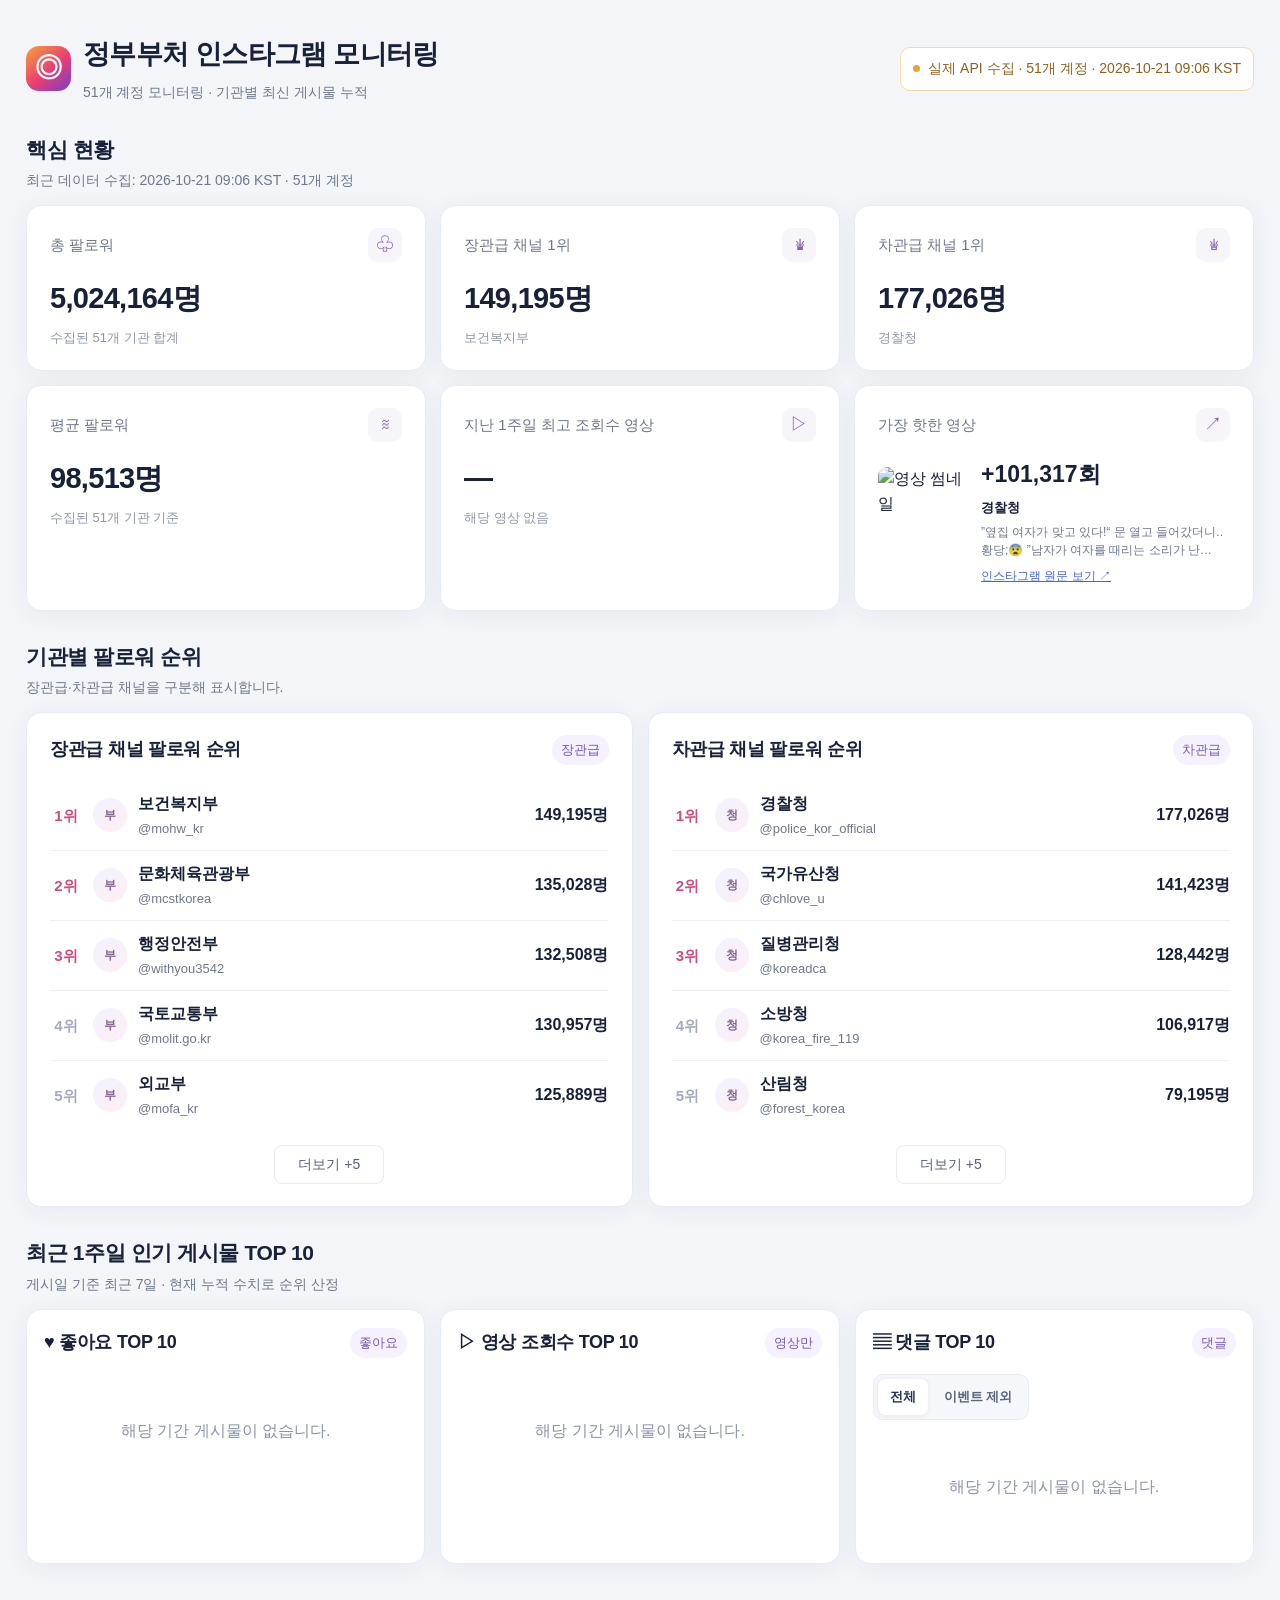
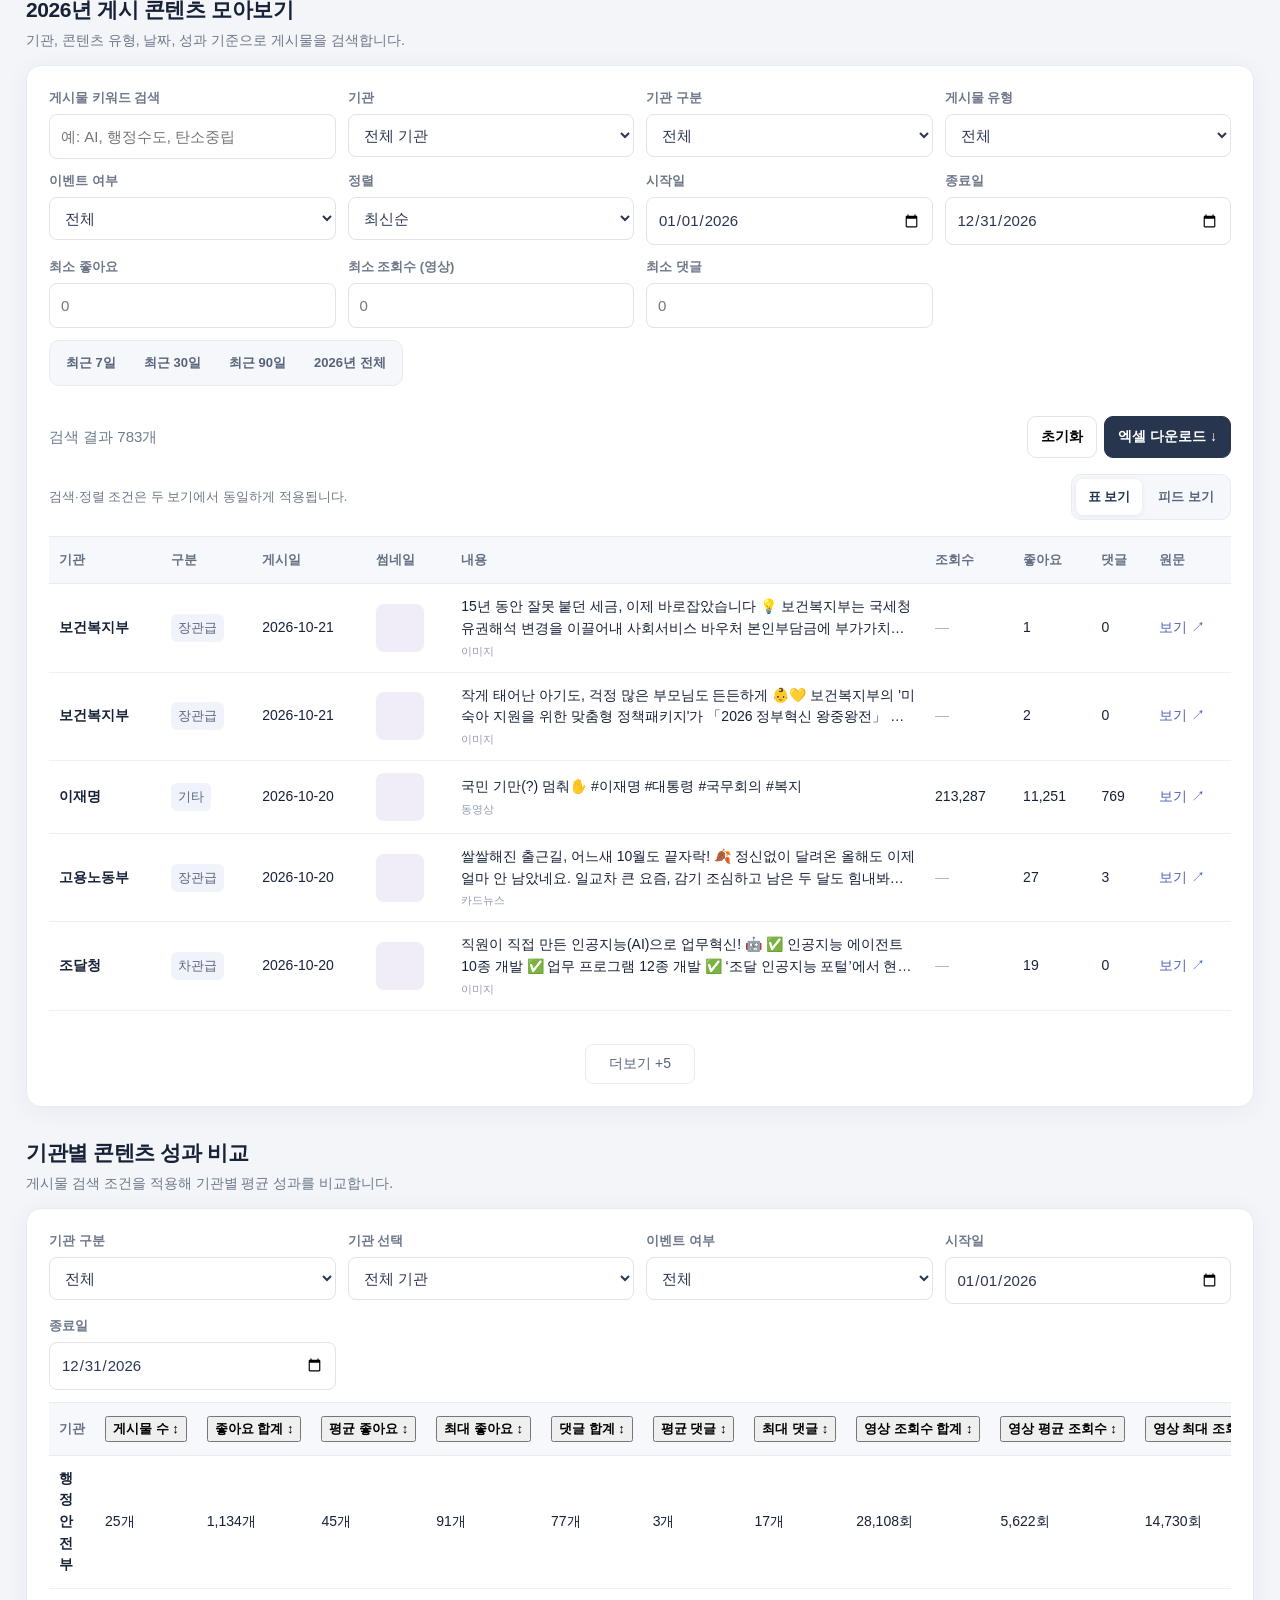
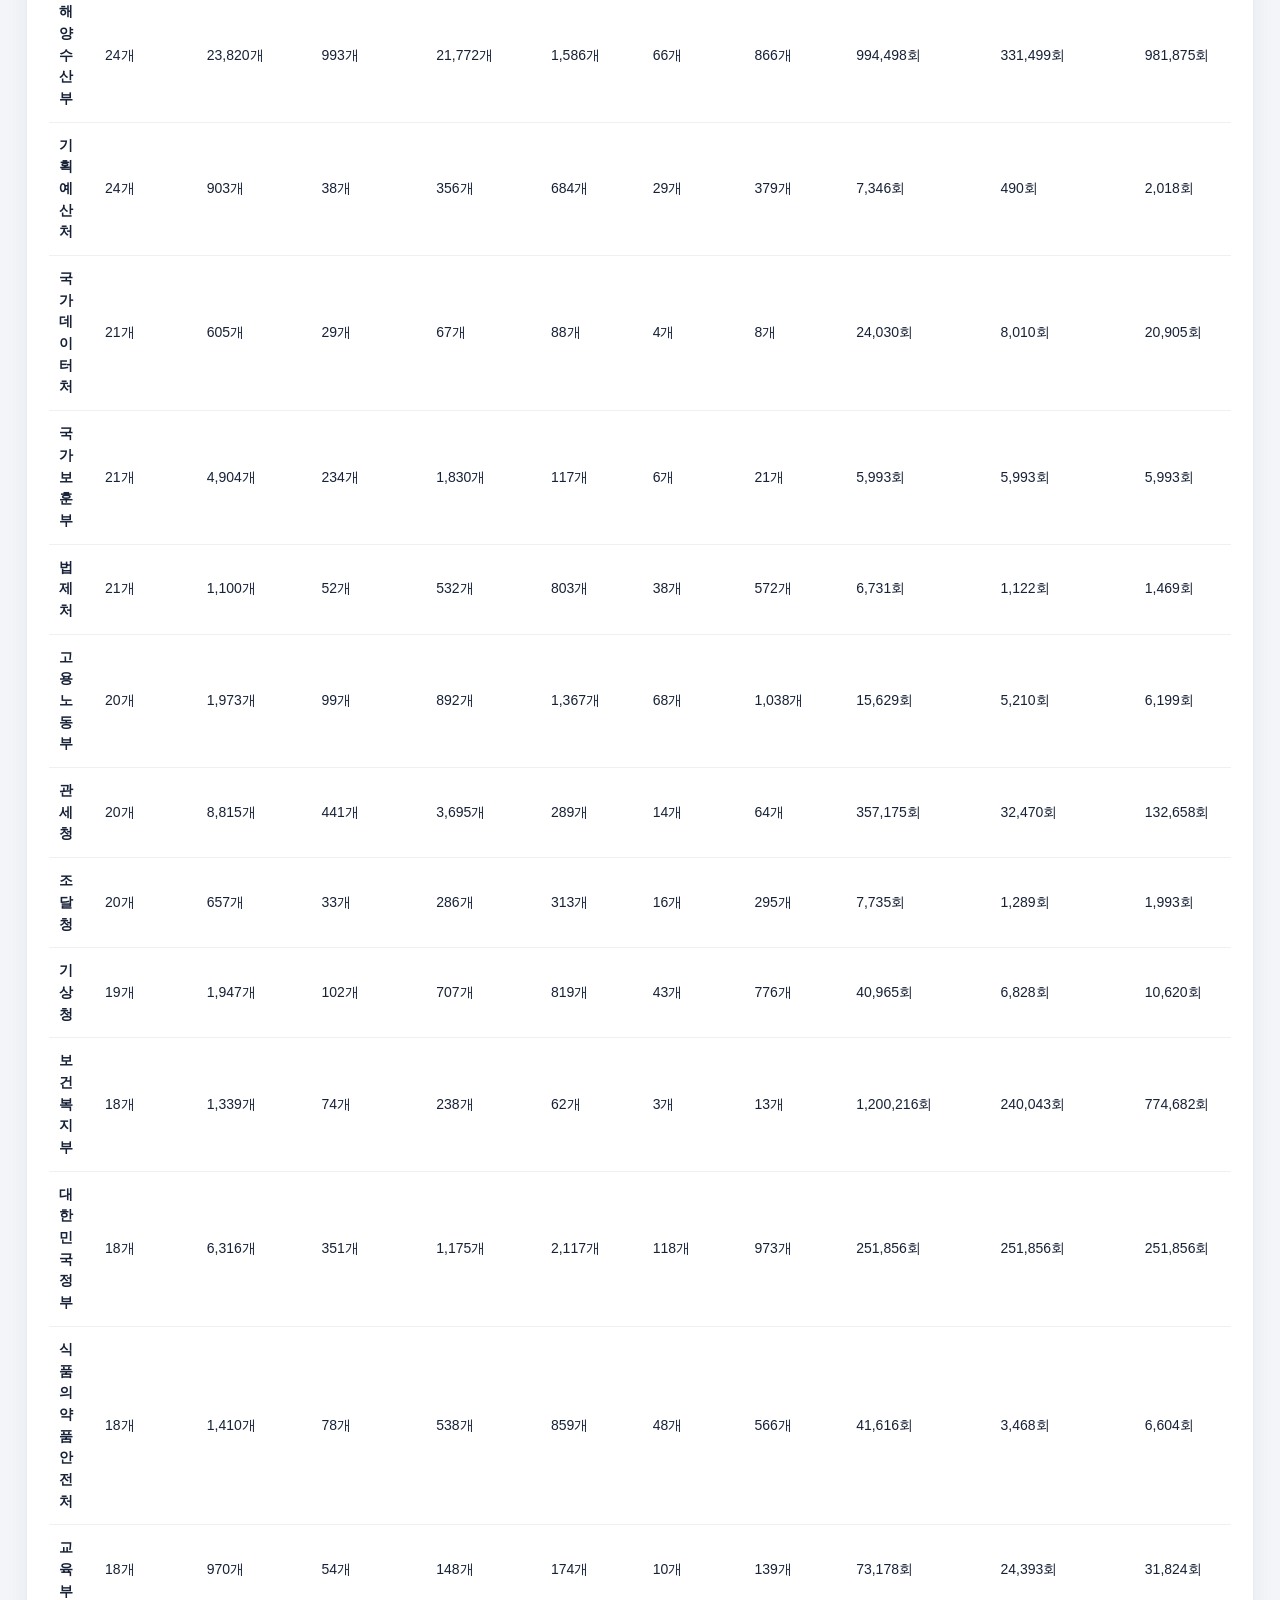
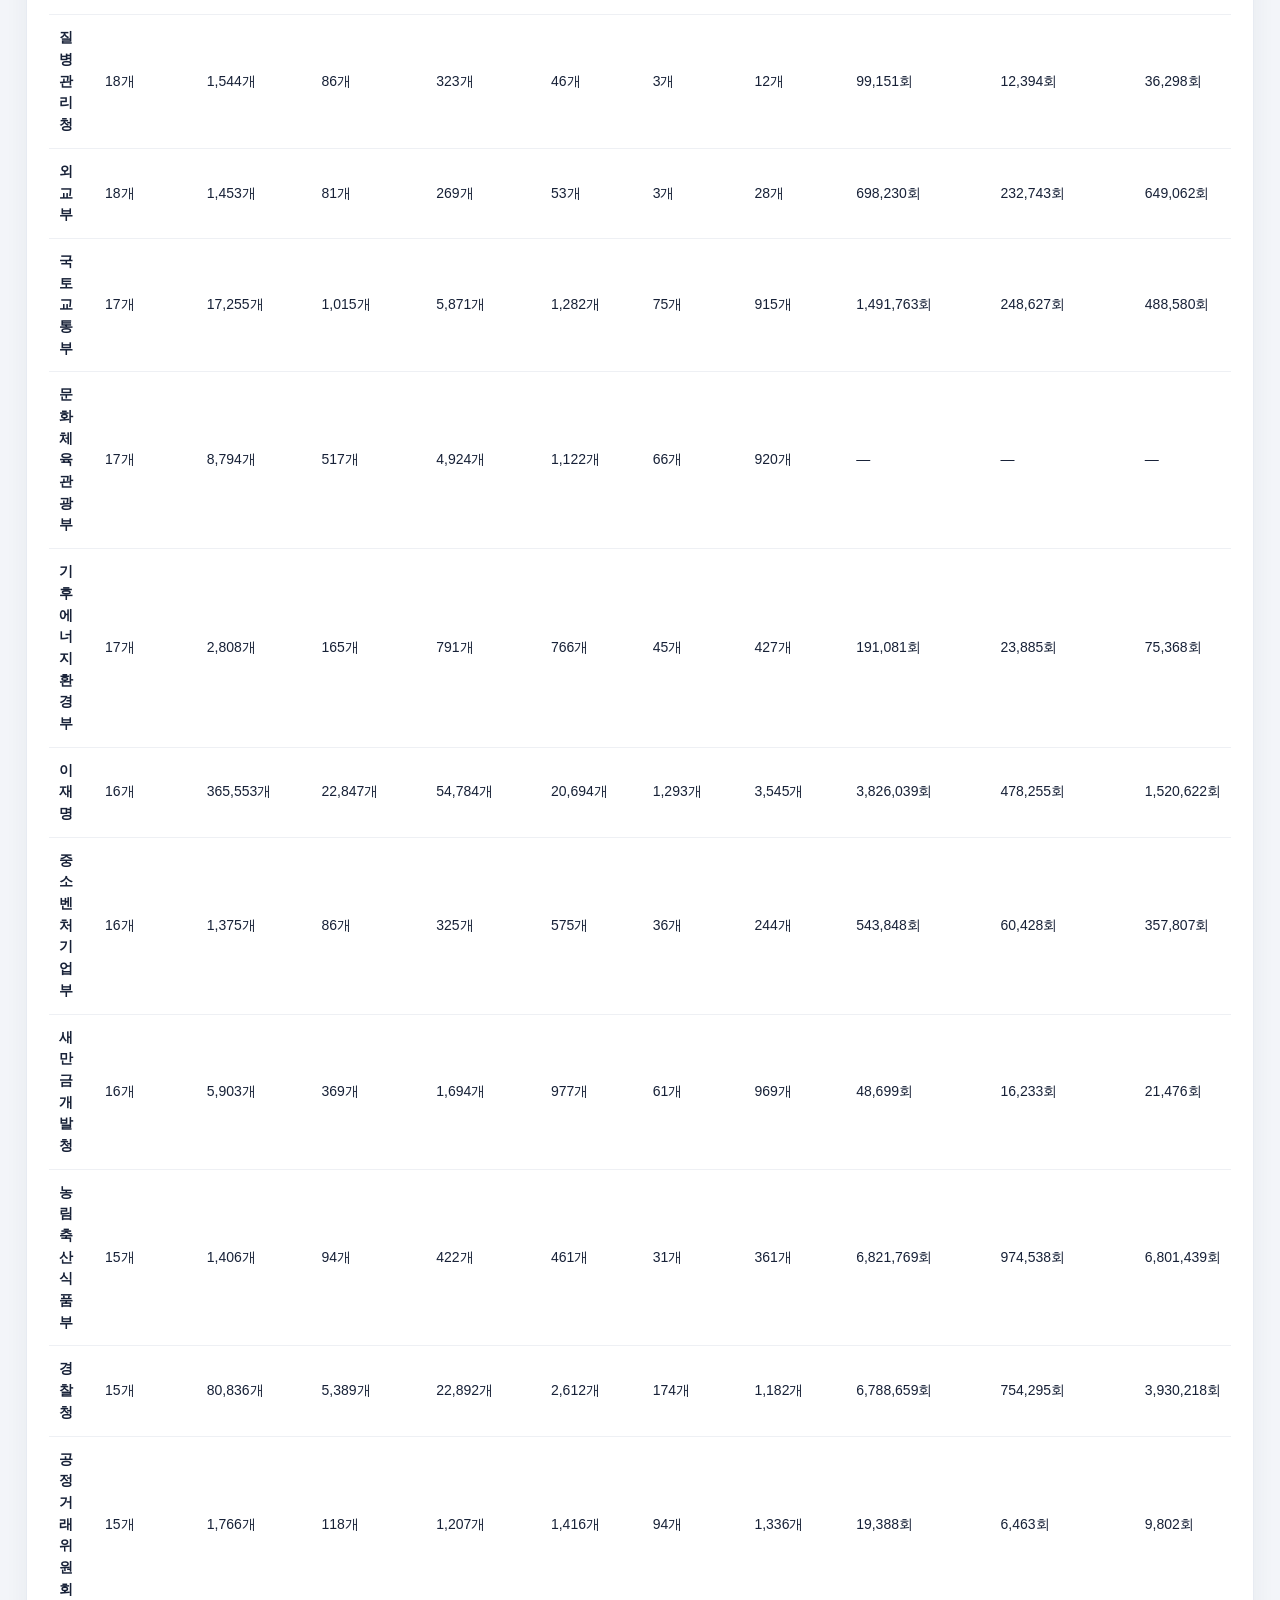
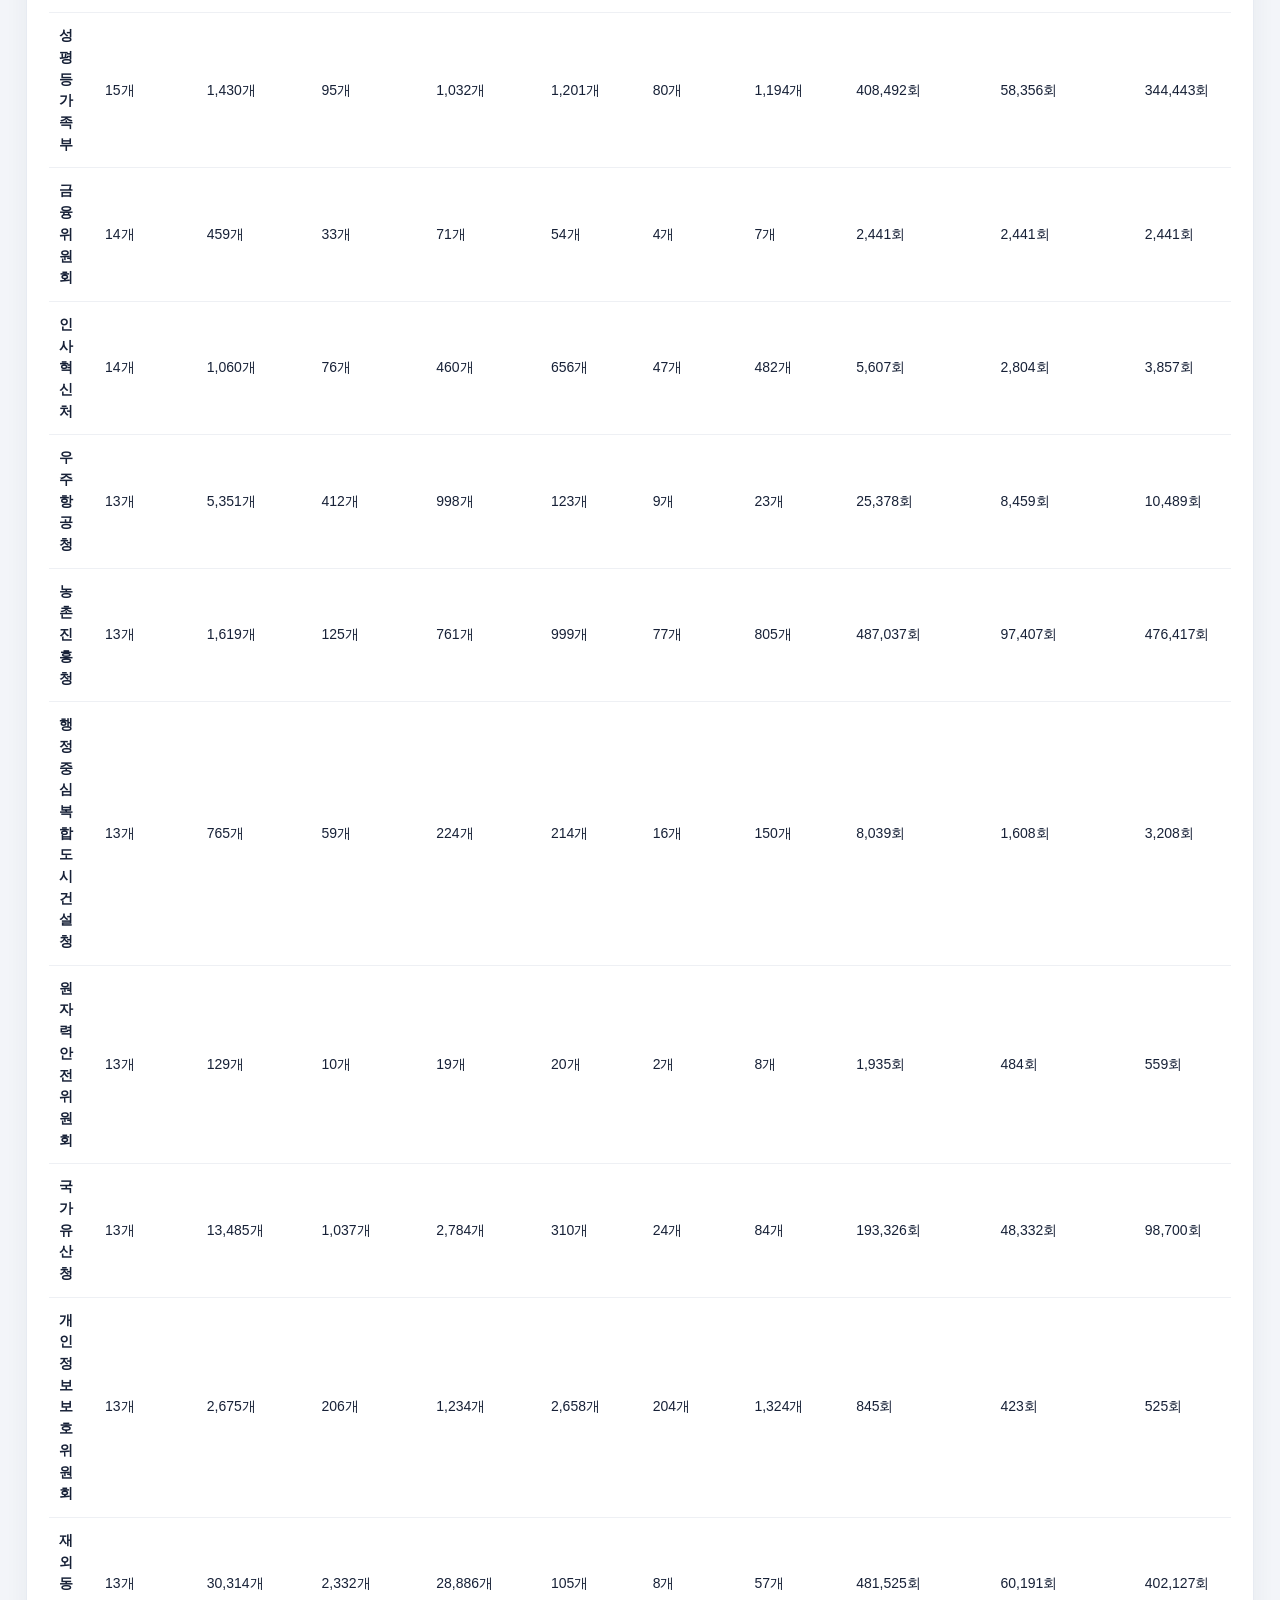
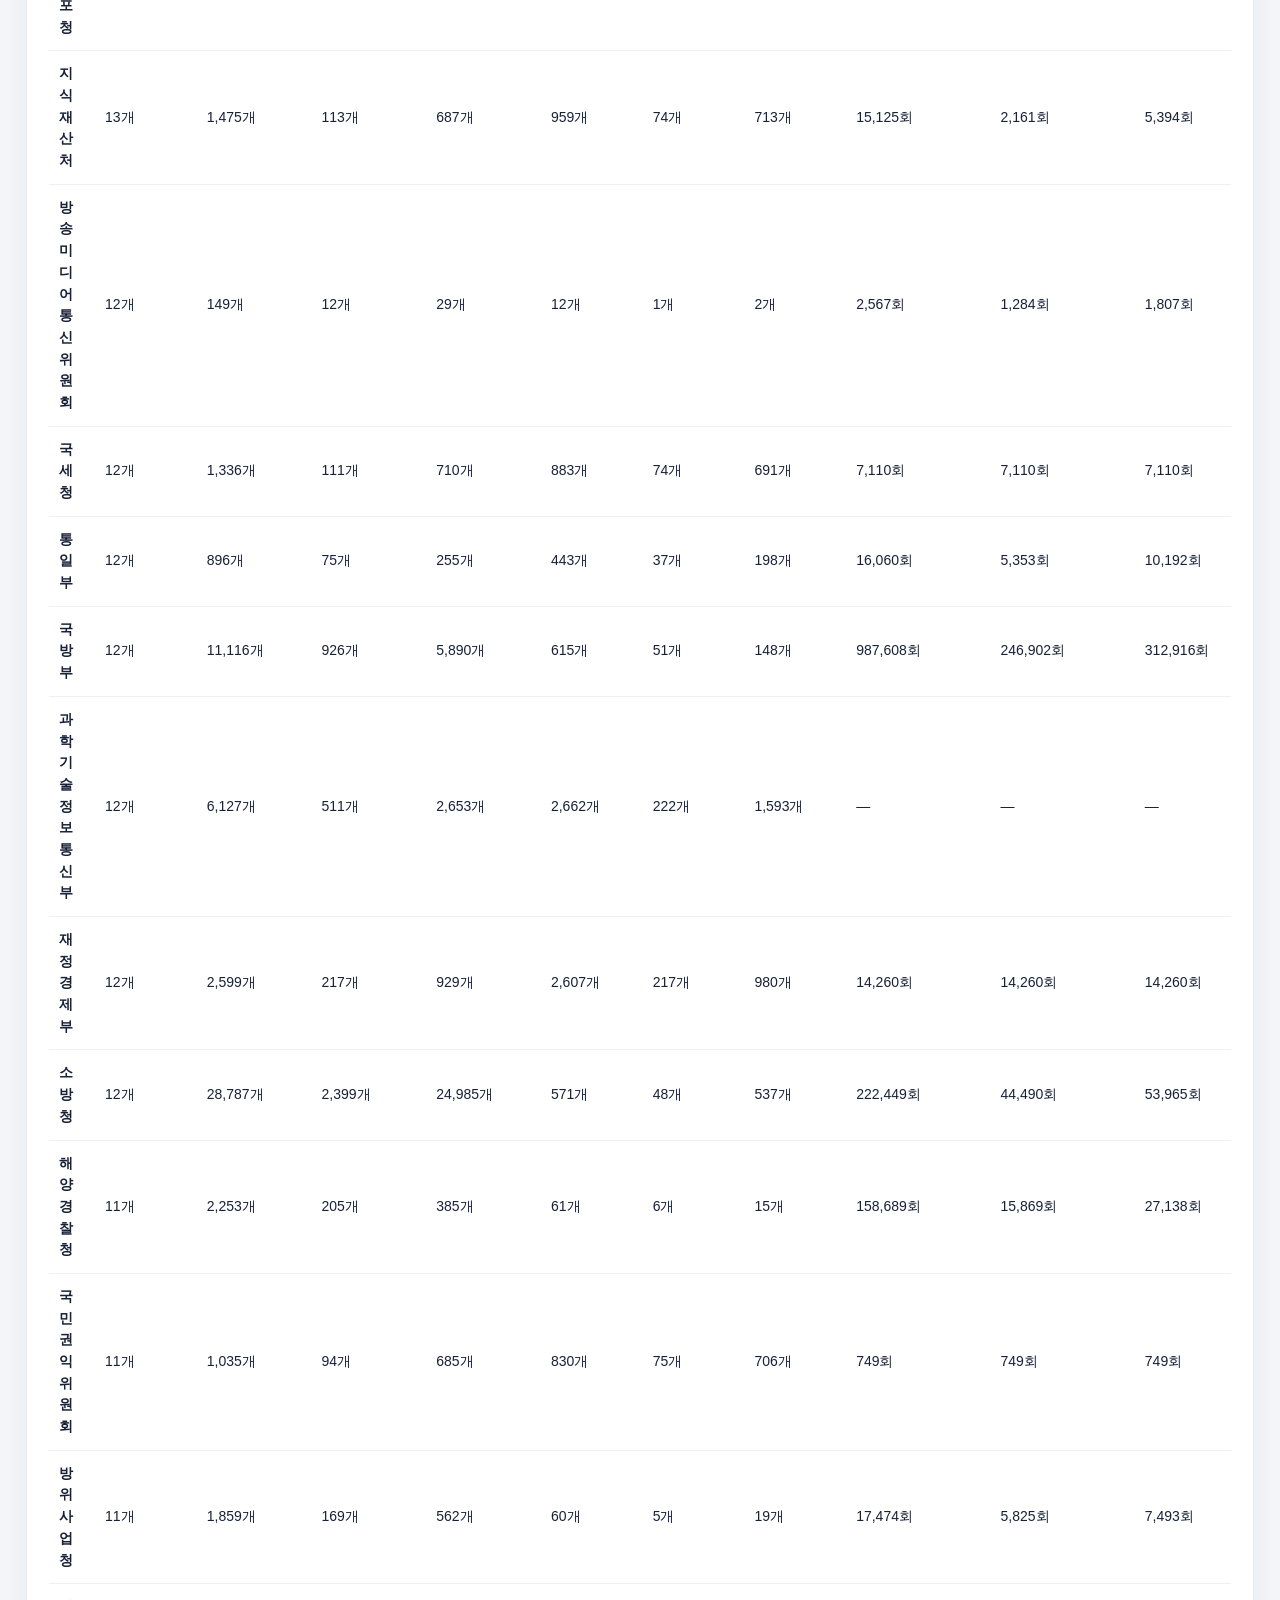
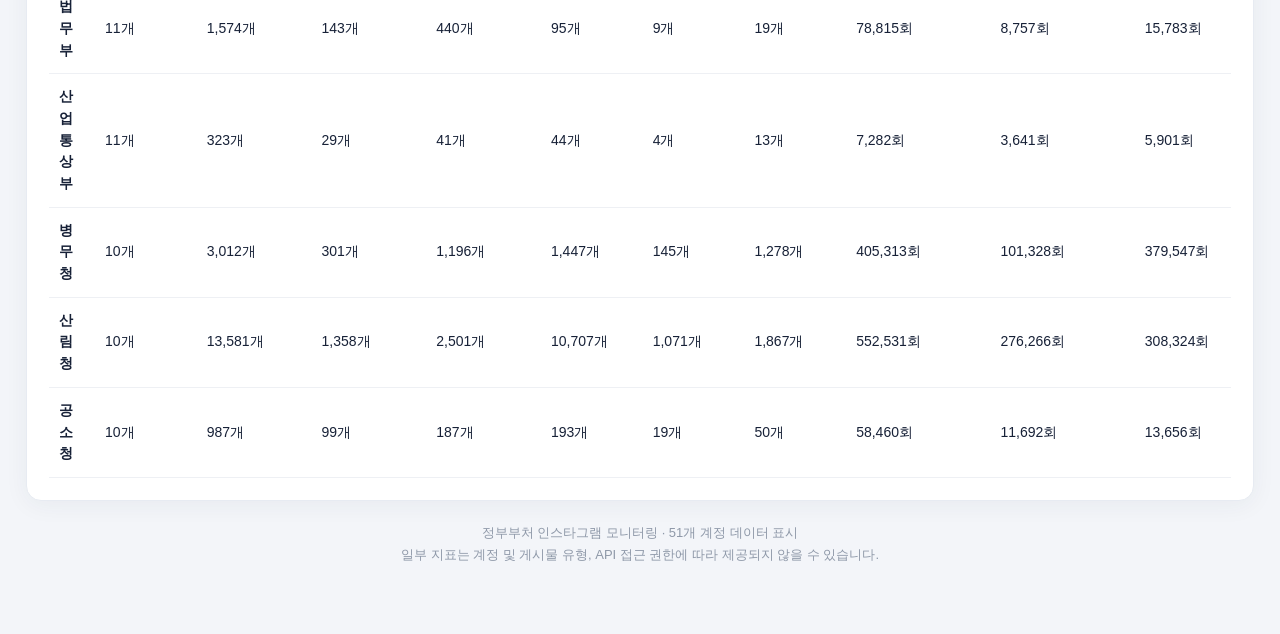
==== commit 07baf37c: "Add quick date range filters" ====
--- a/index.html
+++ b/index.html
@@ -61,7 +61,12 @@
   <input type="search" id="keyword" placeholder="예: AI, 행정수도, 탄소중립">
 </div><div class="field"><label for="agency">기관</label><select id="agency"><option value="">전체 기관</option></select></div><div class="field"><label for="level">기관 구분</label><select id="level"><option value="">전체</option><option value="장관급">장관급</option><option value="차관급">차관급</option><option value="기타">기타</option></select></div><div class="field"><label for="format">게시물 유형</label><select id="format"><option value="">전체</option><option value="VIDEO">릴스·동영상</option><option value="IMAGE">이미지</option><option value="CAROUSEL_ALBUM">카드뉴스·여러 장</option></select></div>
 <div class="field"><label for="eventFilter">이벤트 여부</label><select id="eventFilter"><option value="all">전체</option><option value="exclude">이벤트 제외</option><option value="only">이벤트만 보기</option></select></div>
-<div class="field"><label for="order">정렬</label><select id="order"><option value="recent">최신순</option><option value="likes">좋아요순</option><option value="views">조회수순</option><option value="comments">댓글순</option></select></div><div class="field"><label for="from">시작일</label><input type="date" id="from" value="2026-01-01"></div><div class="field"><label for="to">종료일</label><input type="date" id="to" value="2026-12-31"></div><div class="field"><label for="minLikes">최소 좋아요</label><input type="number" id="minLikes" min="0" placeholder="0"></div><div class="field"><label for="minViews">최소 조회수 (영상)</label><input type="number" id="minViews" min="0" placeholder="0"></div><div class="field"><label for="minComments">최소 댓글</label><input type="number" id="minComments" min="0" placeholder="0"></div></div><div class="filter-actions"><div class="count" id="resultCount">게시물 조회 중</div><div class="controls"><button class="btn" type="button" id="reset">초기화</button><button class="btn btn-primary" type="button" id="excel">엑셀 다운로드 ↓</button></div></div><div class="view-row"><span class="feed-meta">검색·정렬 조건은 두 보기에서 동일하게 적용됩니다.</span><div class="tab-switch" aria-label="게시물 보기 방식"><button id="tableView" type="button" class="active" aria-pressed="true">표 보기</button><button id="feedView" type="button" aria-pressed="false">피드 보기</button></div></div><div class="table-wrap" id="tableViewPanel"><table class="data-table"><thead><tr><th>기관</th><th>구분</th><th>게시일</th><th>썸네일</th><th>내용</th><th>조회수</th><th>좋아요</th><th>댓글</th><th>원문</th></tr></thead><tbody id="postRows"></tbody></table></div><div id="feedViewPanel" class="feed-grid" hidden></div><div class="table-footer"><button class="ghost" type="button" id="postMore">더보기 +5</button></div></div></section>
+<div class="field"><label for="order">정렬</label><select id="order"><option value="recent">최신순</option><option value="likes">좋아요순</option><option value="views">조회수순</option><option value="comments">댓글순</option></select></div><div class="field"><label for="from">시작일</label><input type="date" id="from" value="2026-01-01"></div><div class="field"><label for="to">종료일</label><input type="date" id="to" value="2026-12-31"></div><div class="field"><label for="minLikes">최소 좋아요</label><input type="number" id="minLikes" min="0" placeholder="0"></div><div class="field"><label for="minViews">최소 조회수 (영상)</label><input type="number" id="minViews" min="0" placeholder="0"></div><div class="field"><label for="minComments">최소 댓글</label><input type="number" id="minComments" min="0" placeholder="0"></div></div><div class="tab-switch" id="postPeriodButtons" style="margin-bottom:12px">
+  <button type="button" data-days="7">최근 7일</button>
+  <button type="button" data-days="30">최근 30일</button>
+  <button type="button" data-days="90">최근 90일</button>
+  <button type="button" data-days="all">2026년 전체</button>
+</div><div class="filter-actions"><div class="count" id="resultCount">게시물 조회 중</div><div class="controls"><button class="btn" type="button" id="reset">초기화</button><button class="btn btn-primary" type="button" id="excel">엑셀 다운로드 ↓</button></div></div><div class="view-row"><span class="feed-meta">검색·정렬 조건은 두 보기에서 동일하게 적용됩니다.</span><div class="tab-switch" aria-label="게시물 보기 방식"><button id="tableView" type="button" class="active" aria-pressed="true">표 보기</button><button id="feedView" type="button" aria-pressed="false">피드 보기</button></div></div><div class="table-wrap" id="tableViewPanel"><table class="data-table"><thead><tr><th>기관</th><th>구분</th><th>게시일</th><th>썸네일</th><th>내용</th><th>조회수</th><th>좋아요</th><th>댓글</th><th>원문</th></tr></thead><tbody id="postRows"></tbody></table></div><div id="feedViewPanel" class="feed-grid" hidden></div><div class="table-footer"><button class="ghost" type="button" id="postMore">더보기 +5</button></div></div></section>
 <section>
   <div class="section-top">
     <div>
@@ -370,6 +375,40 @@
     renderAgencyComparison();
   });
 });
+document.querySelectorAll('#postPeriodButtons button').forEach(button => {
+  button.addEventListener('click', () => {
+    const days = button.dataset.days;
+
+document.querySelectorAll('#postPeriodButtons button').forEach(b => {
+  b.classList.toggle('active', b === button);
+});
+    
+    if (days === 'all') {
+      $('from').value = '2026-01-01';
+      $('to').value = '2026-12-31';
+    } else {
+      const today = new Date();
+      const start = new Date(today);
+      start.setDate(today.getDate() - Number(days) + 1);
+
+      const localDate = d =>
+        `${d.getFullYear()}-${String(d.getMonth() + 1).padStart(2, '0')}-${String(d.getDate()).padStart(2, '0')}`;
+
+      $('from').value = localDate(start);
+      $('to').value = localDate(today);
+    }
+
+    shownPosts = 5;
+    renderTable();
+  });
+});
+['from', 'to'].forEach(id => {
+  $(id).addEventListener('change', () => {
+    document.querySelectorAll('#postPeriodButtons button').forEach(b => {
+      b.classList.remove('active');
+    });
+  });
+});
 function renderAll(){
   renderKpis();
   renderRank('minister','장관급','ministerRanks','ministerMore');
@@ -381,7 +420,10 @@
 }
 ['keyword','agency','level','format','eventFilter','order','from','to','minLikes','minViews','minComments'].forEach(id=>$(id).addEventListener(['minLikes','minViews','minComments'].includes(id)?'input':'change',()=>{shownPosts=5;renderTable()}));$('postMore').addEventListener('click',()=>{shownPosts+=5;renderTable()});$('reset').addEventListener('click',()=>{$('keyword').value='';
 $('agency').value='';$('level').value='';$('format').value='';
-$('eventFilter').value='all';$('order').value='recent';$('from').value='2026-01-01';$('to').value='2026-12-31';['minLikes','minViews','minComments'].forEach(id=>$(id).value='');shownPosts=5;renderTable()});$('excel').addEventListener('click',exportExcel);$('commentAll').addEventListener('click',()=>setCommentMode('all'));$('commentNoEvent').addEventListener('click',()=>setCommentMode('noevent'));$('tableView').addEventListener('click',()=>setPostView('table'));$('feedView').addEventListener('click',()=>setPostView('feed'));$('feedViewPanel').addEventListener('click',e=>{const b=e.target.closest('button[data-media-id]');if(!b)return;const post=posts.find(p=>String(p.id)===b.dataset.mediaId);if(!post)return;const n=mediaItems(post).length;if(!n)return;mediaState[post.id]=((mediaState[post.id]||0)+Number(b.dataset.dir)+n)%n;renderFeed(filtered())});load();
+$('eventFilter').value='all';$('order').value='recent';$('from').value='2026-01-01';$('to').value='2026-12-31';
+document.querySelectorAll('#postPeriodButtons button').forEach(b => {
+  b.classList.toggle('active', b.dataset.days === 'all');
+});['minLikes','minViews','minComments'].forEach(id=>$(id).value='');shownPosts=5;renderTable()});$('excel').addEventListener('click',exportExcel);$('commentAll').addEventListener('click',()=>setCommentMode('all'));$('commentNoEvent').addEventListener('click',()=>setCommentMode('noevent'));$('tableView').addEventListener('click',()=>setPostView('table'));$('feedView').addEventListener('click',()=>setPostView('feed'));$('feedViewPanel').addEventListener('click',e=>{const b=e.target.closest('button[data-media-id]');if(!b)return;const post=posts.find(p=>String(p.id)===b.dataset.mediaId);if(!post)return;const n=mediaItems(post).length;if(!n)return;mediaState[post.id]=((mediaState[post.id]||0)+Number(b.dataset.dir)+n)%n;renderFeed(filtered())});load();
 </script>
 <script src="https://cdn.sheetjs.com/xlsx-0.20.3/package/dist/xlsx.full.min.js" defer></script>
 </body>
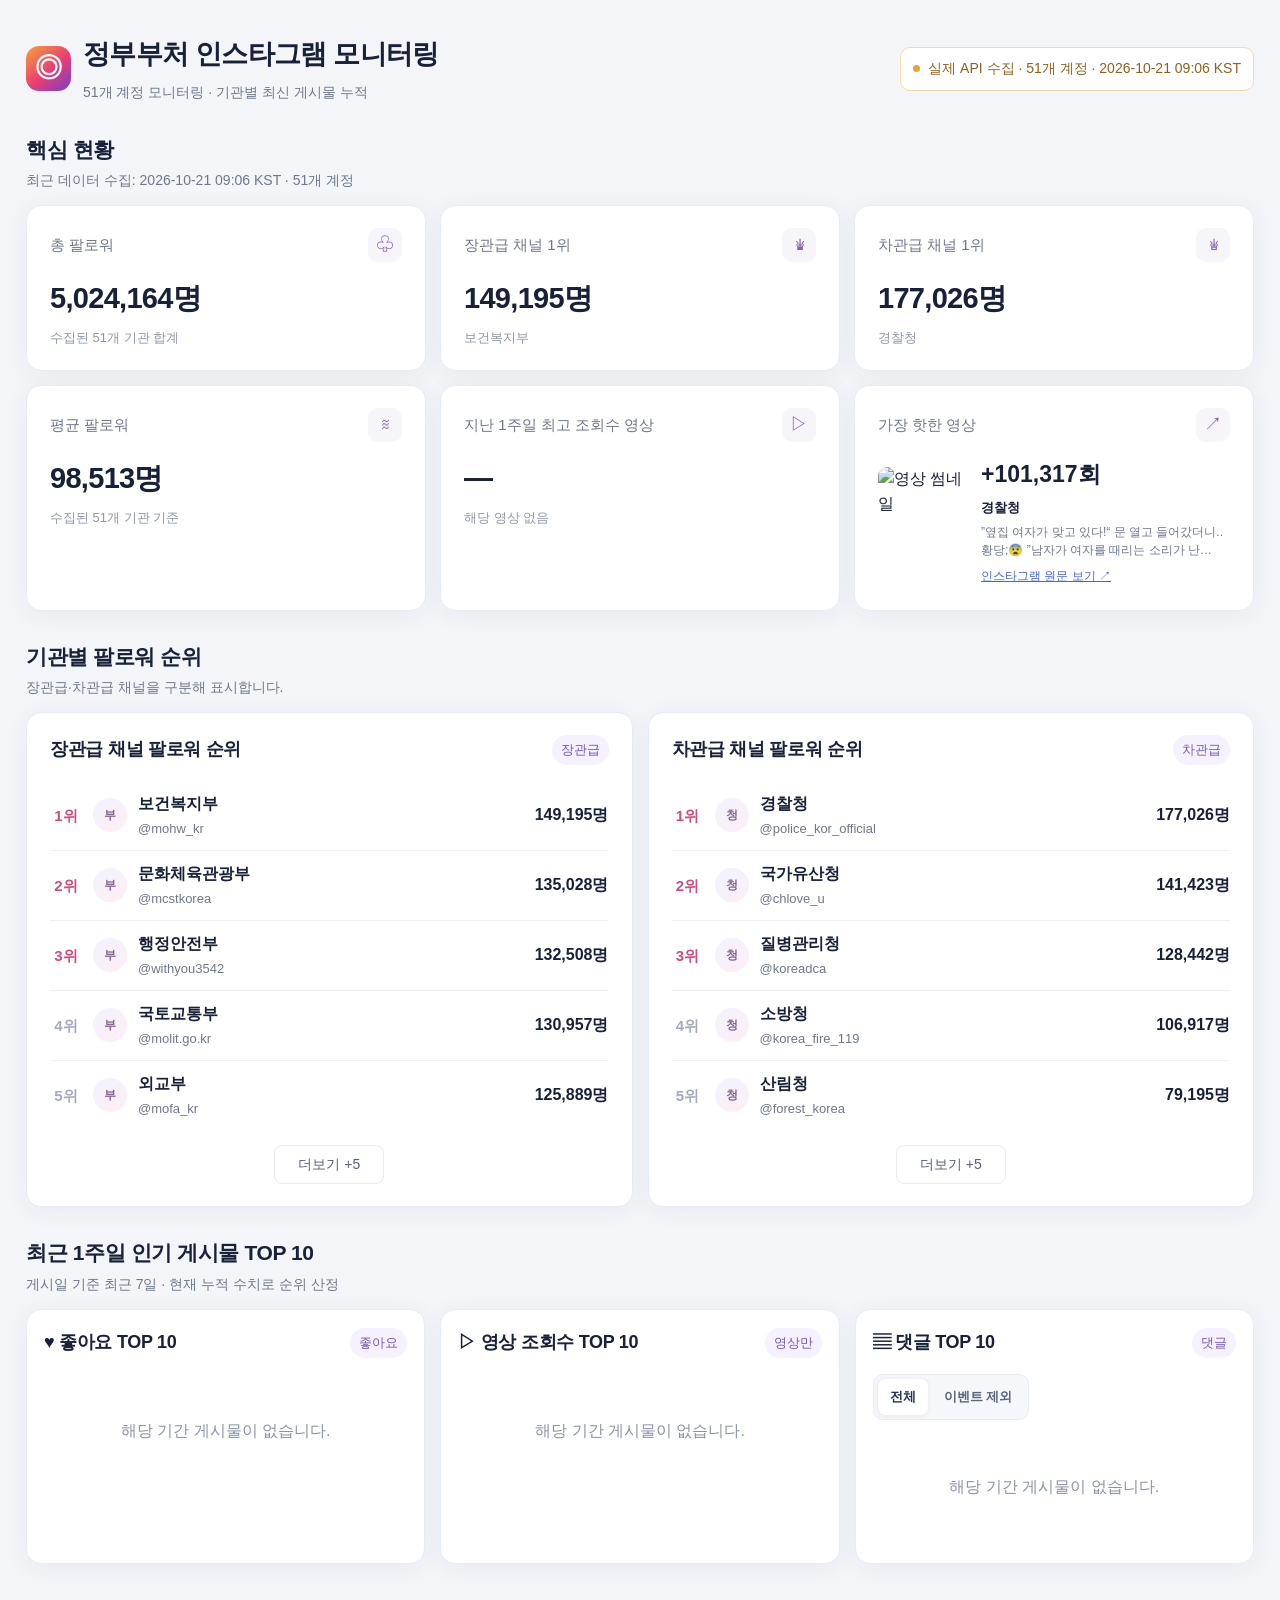
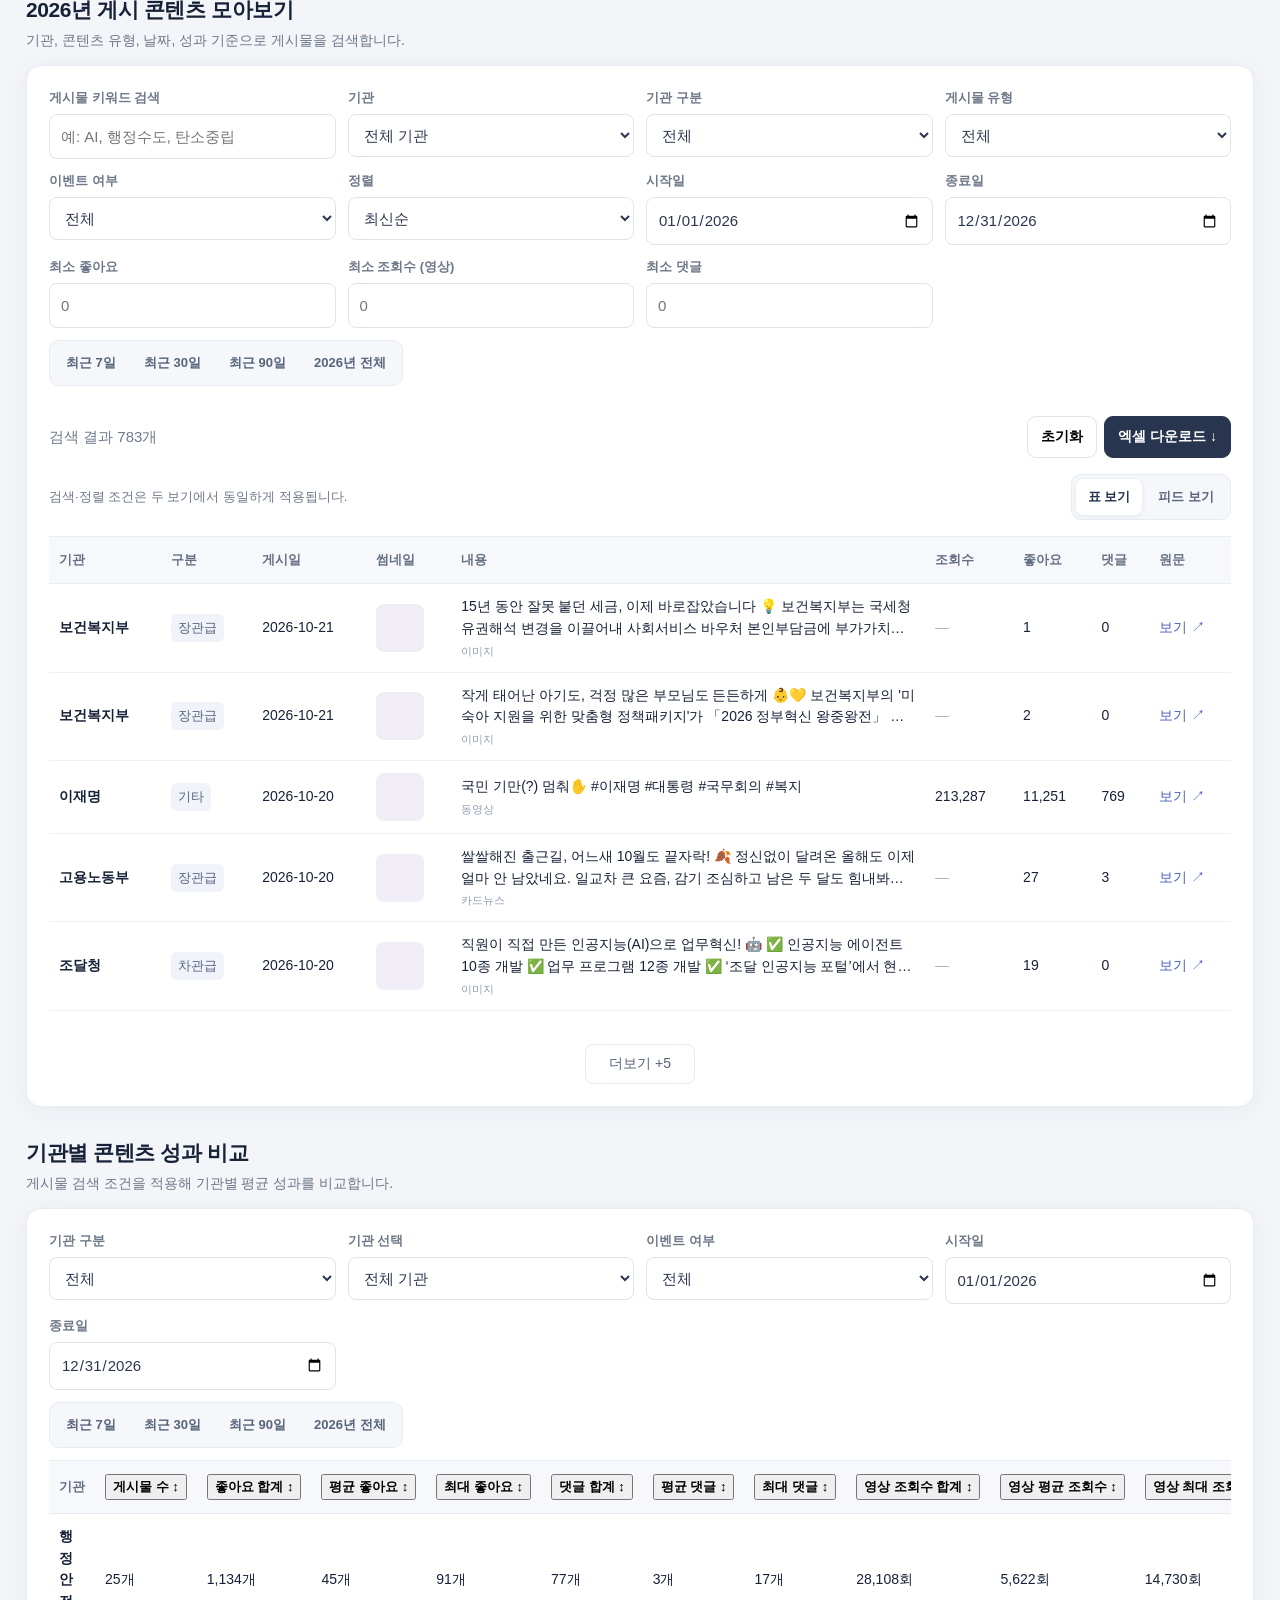
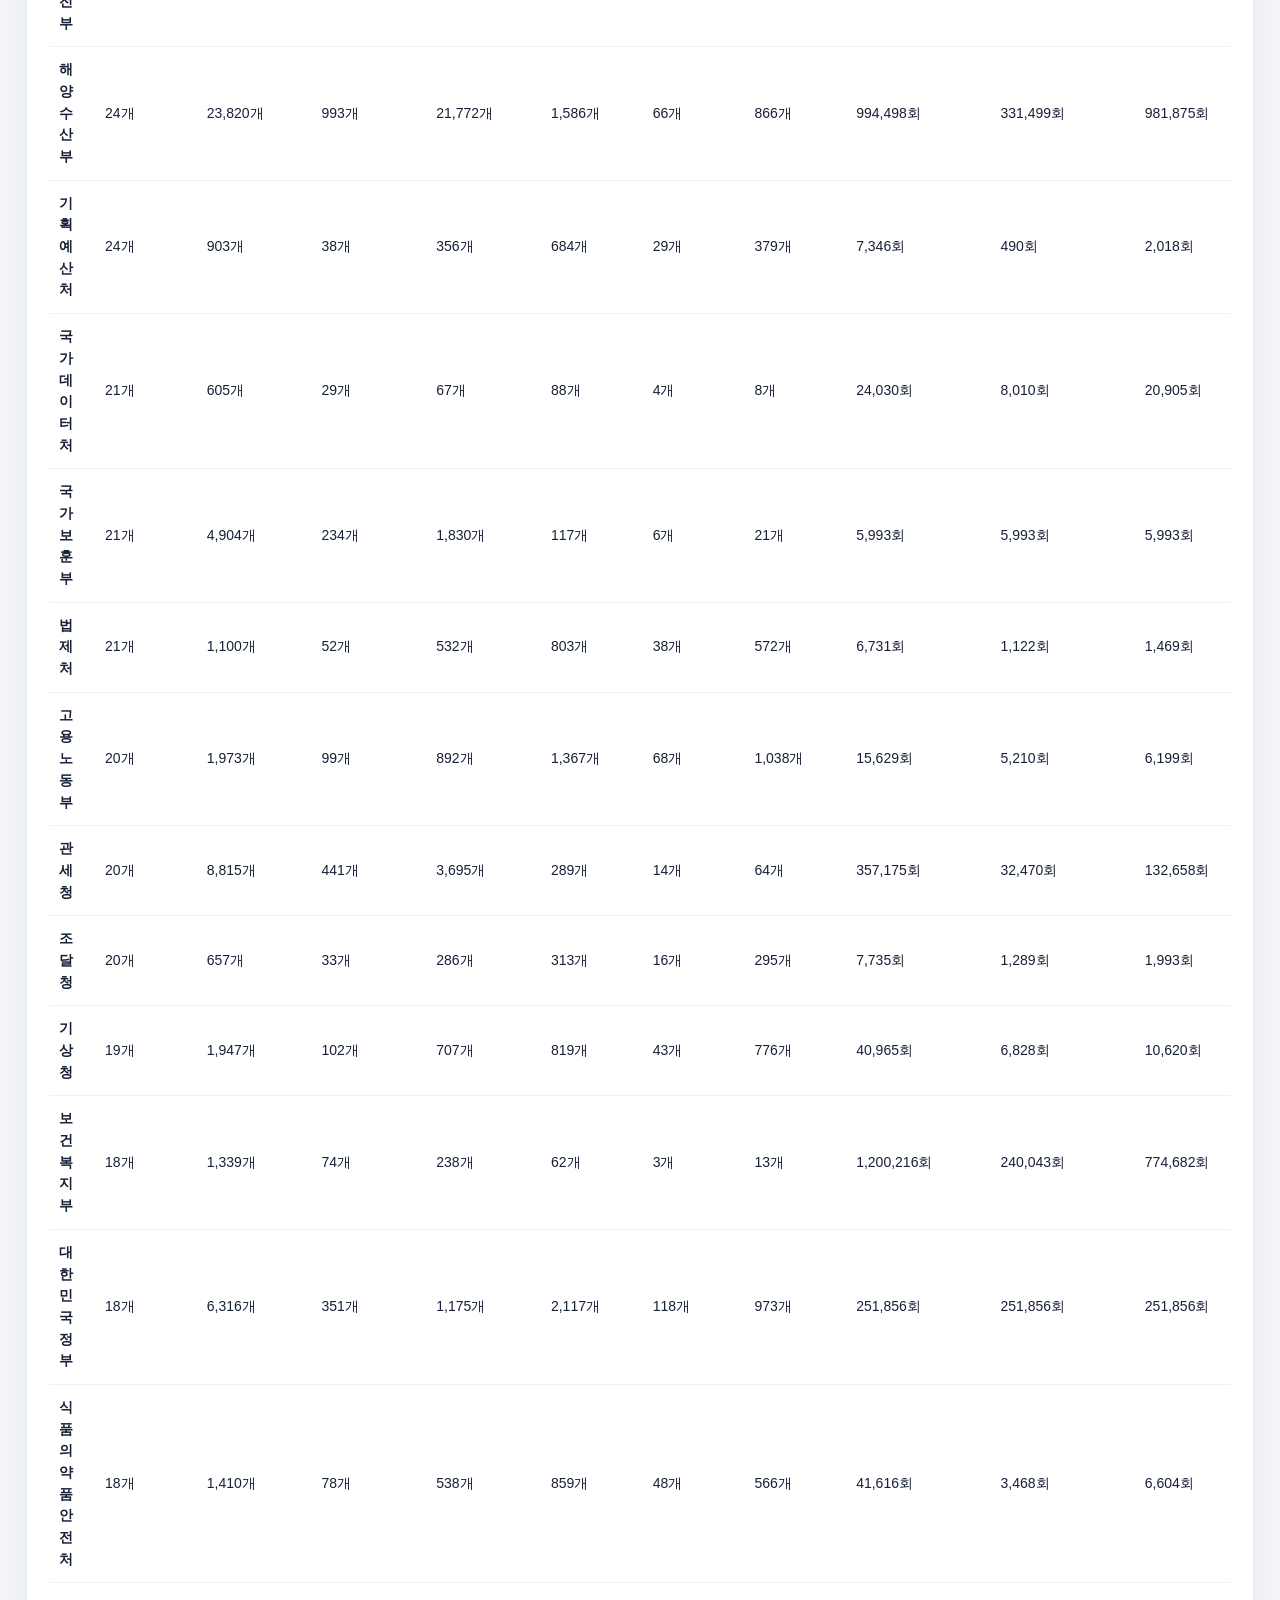
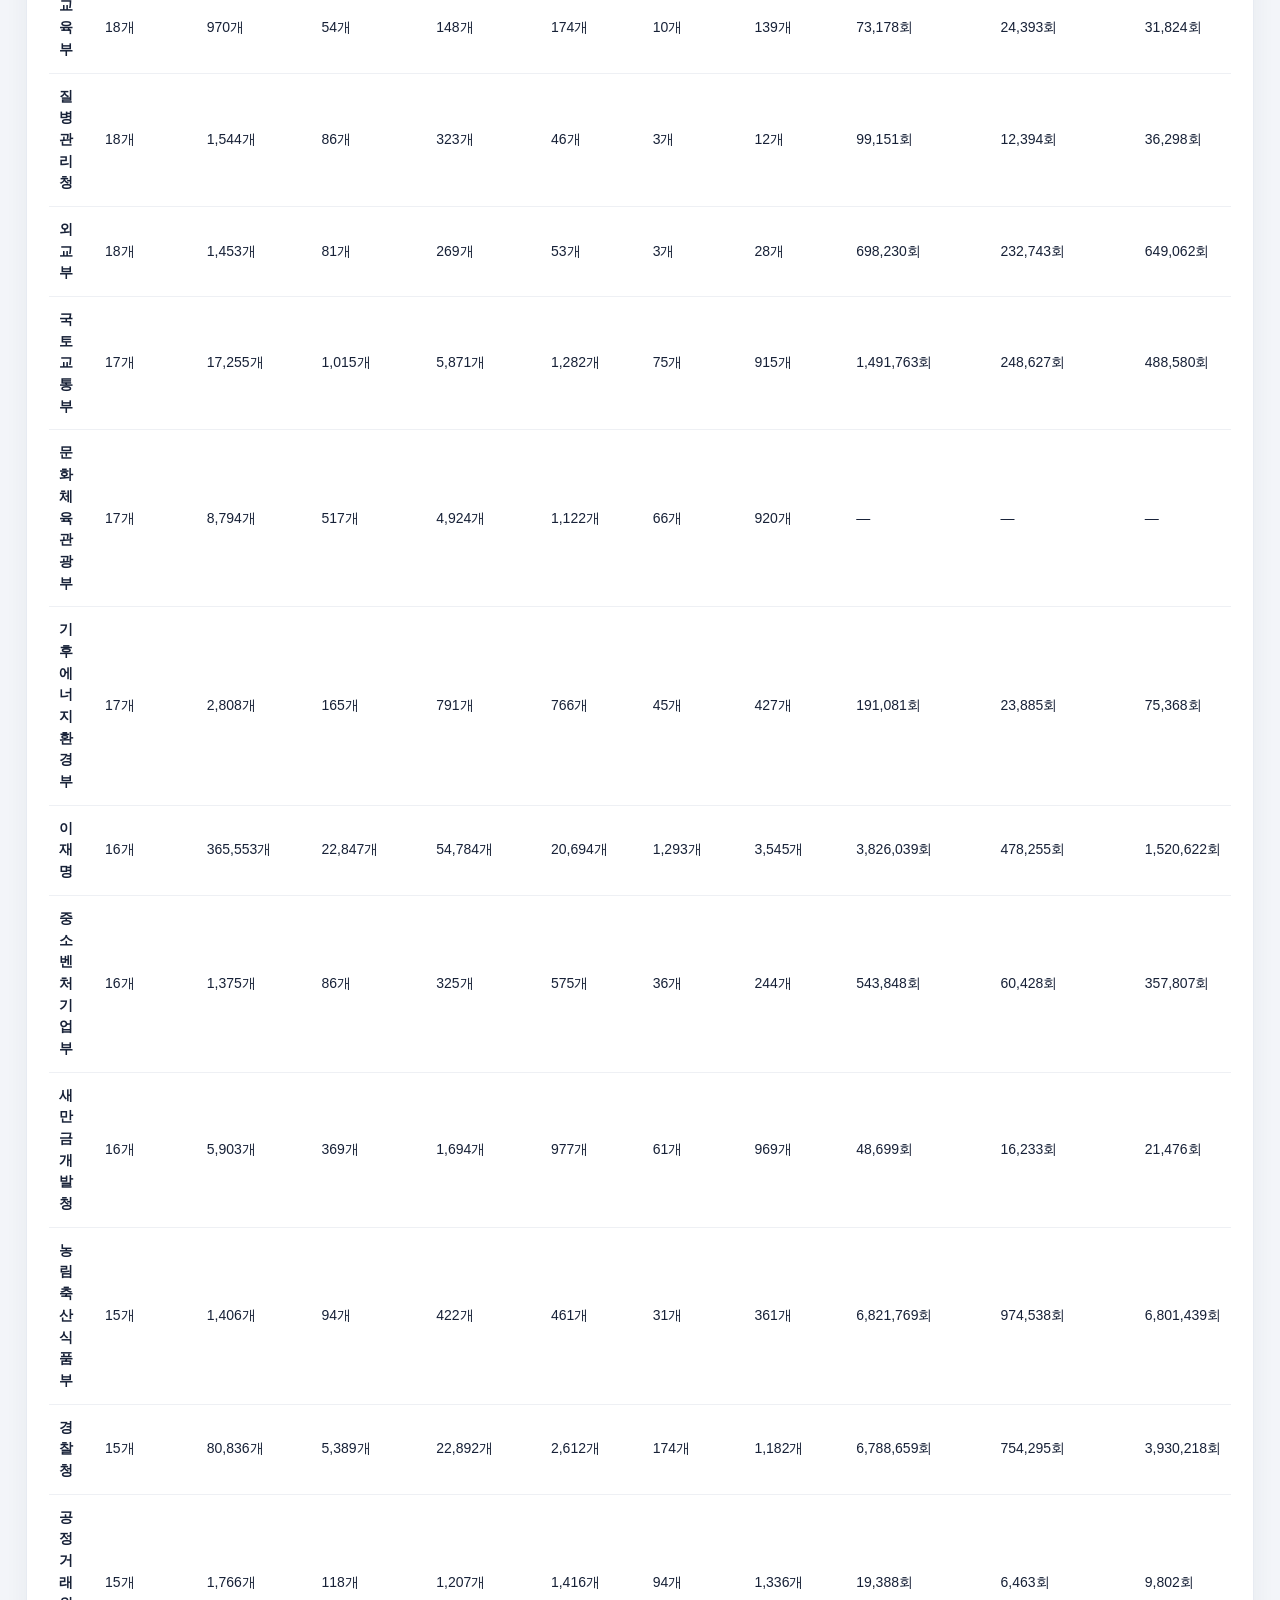
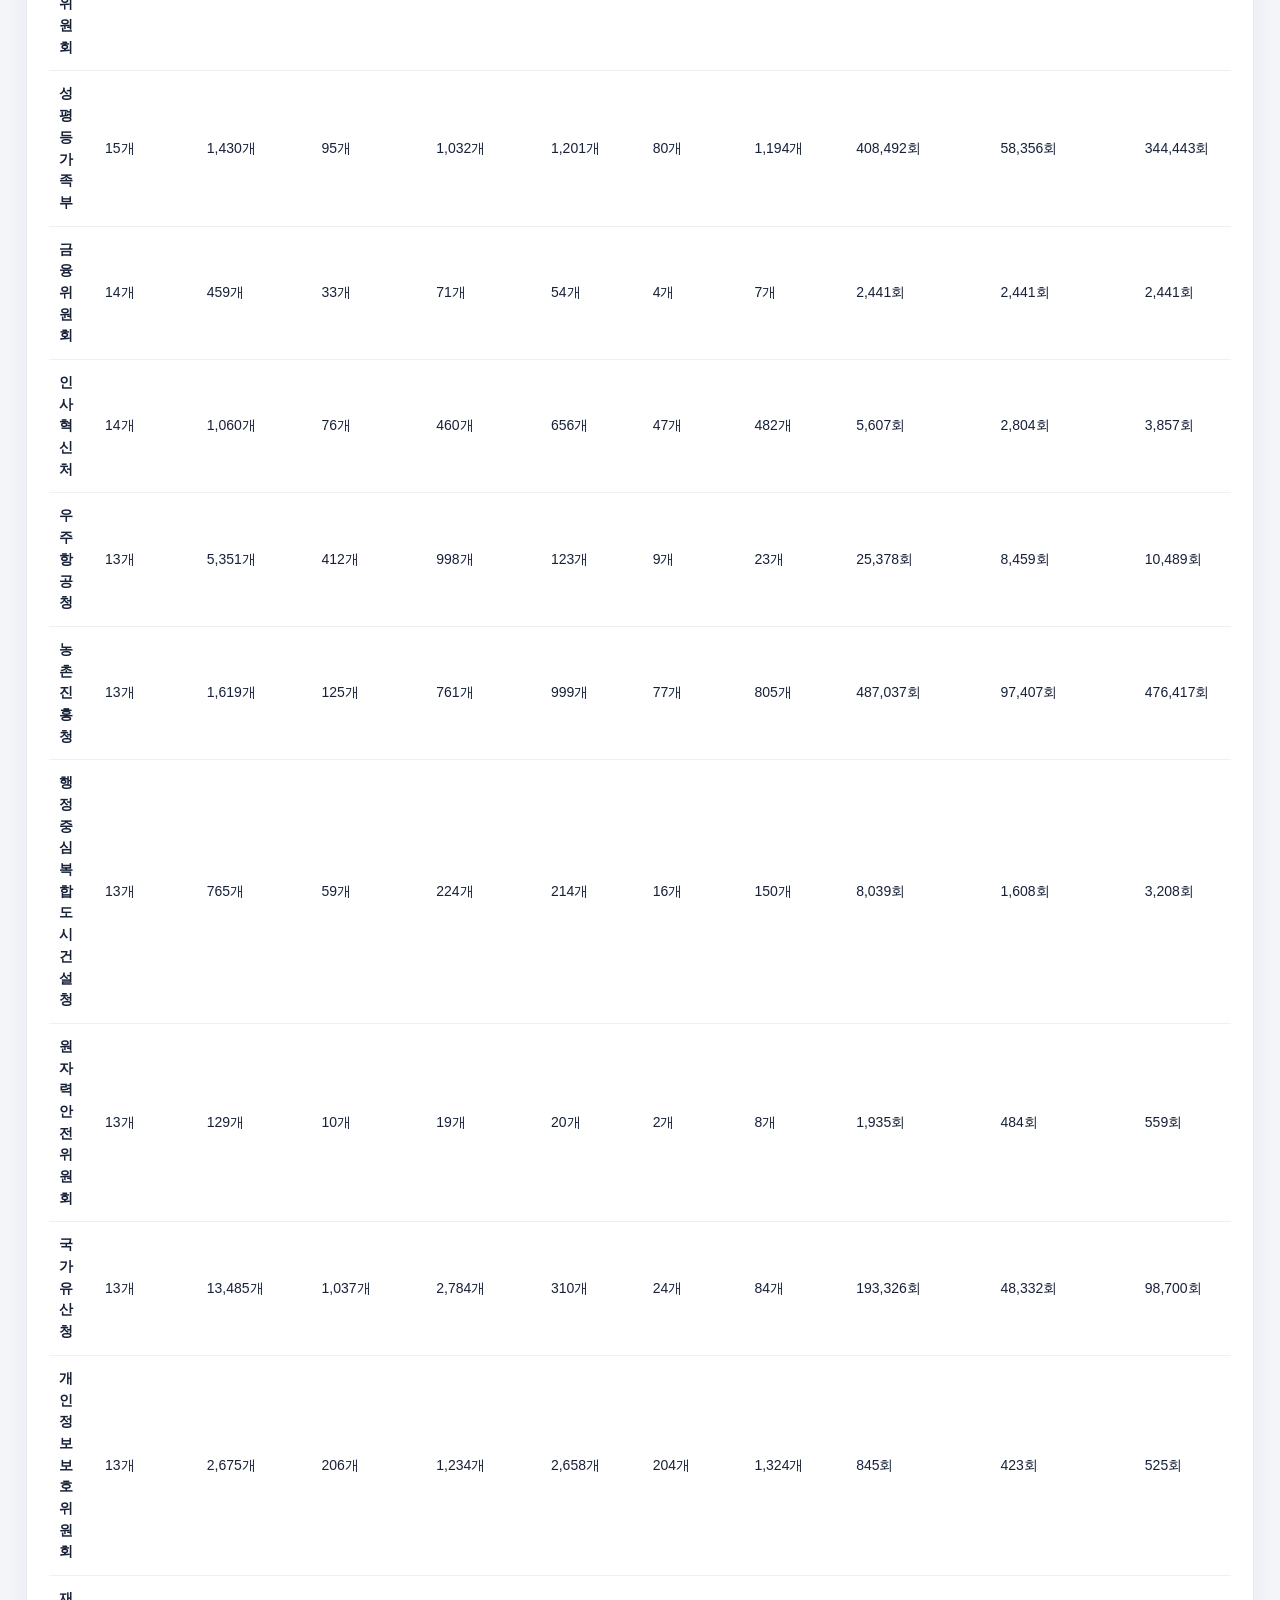
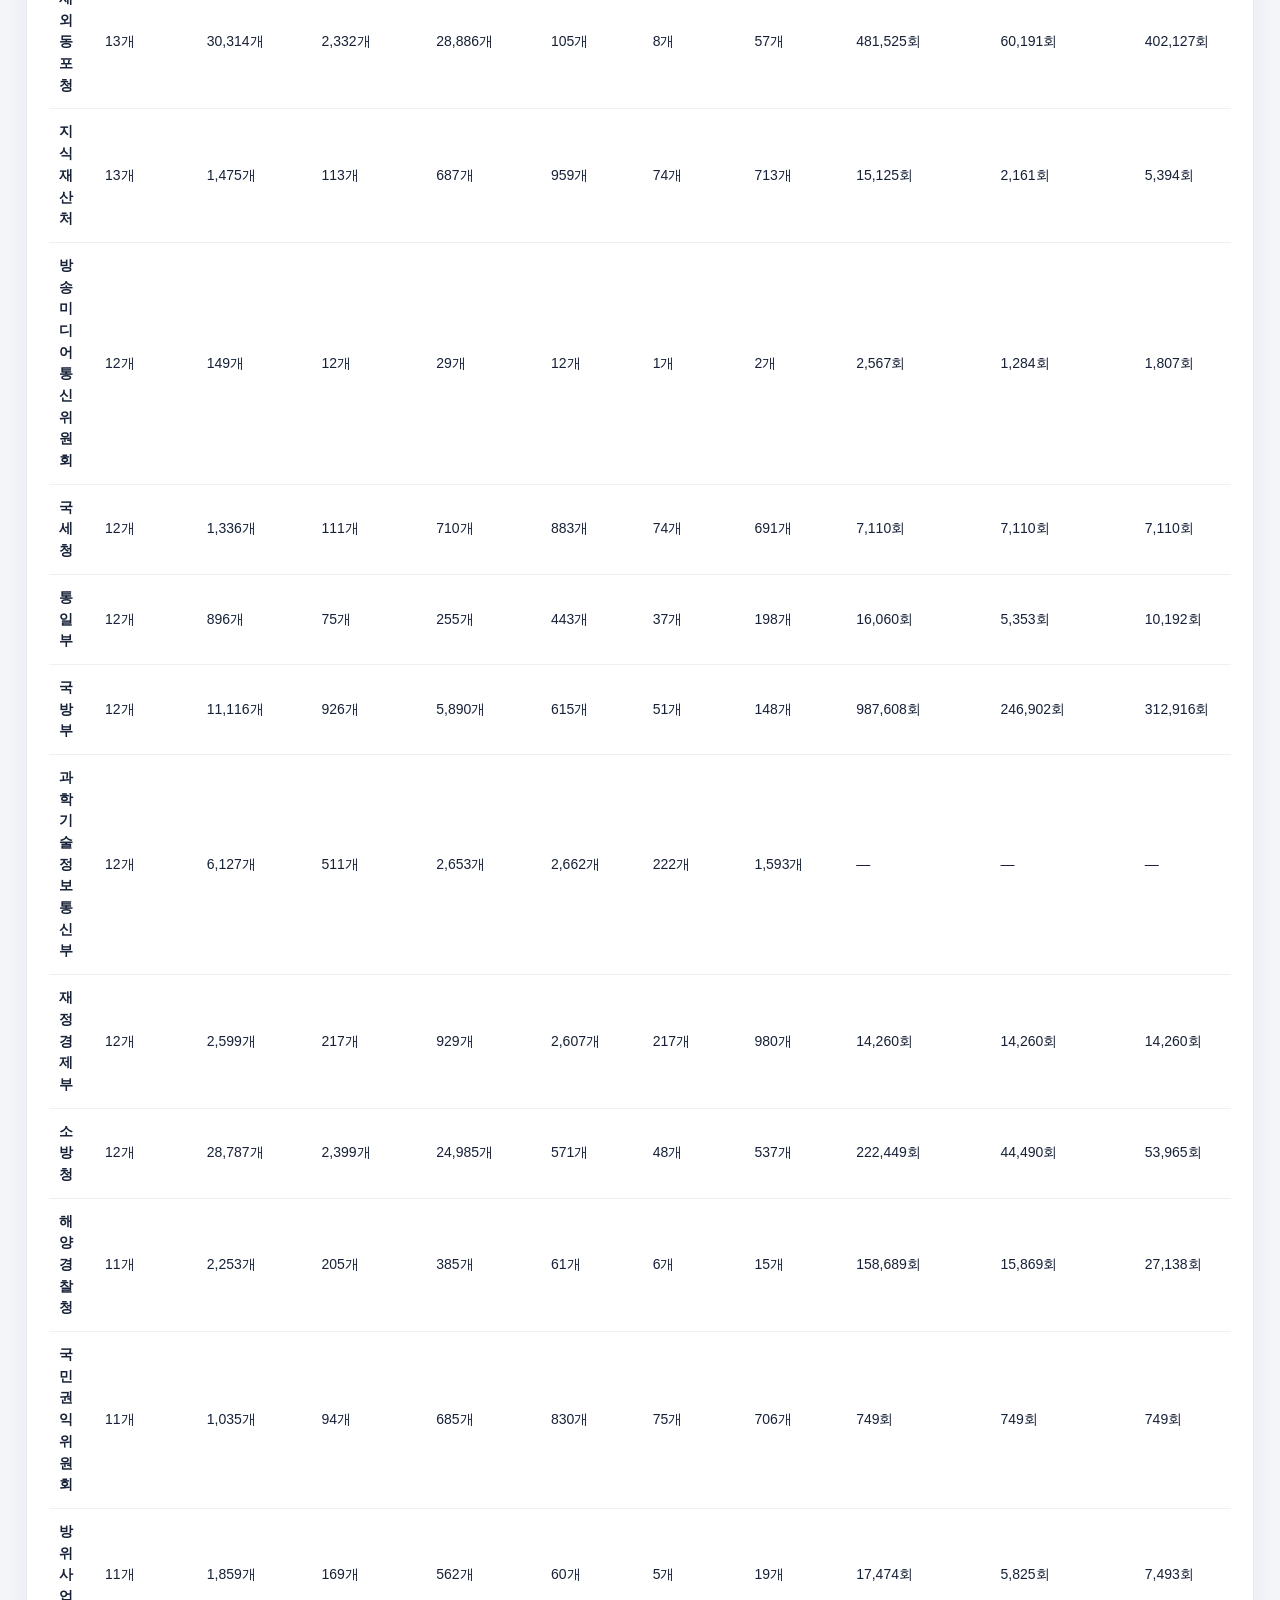
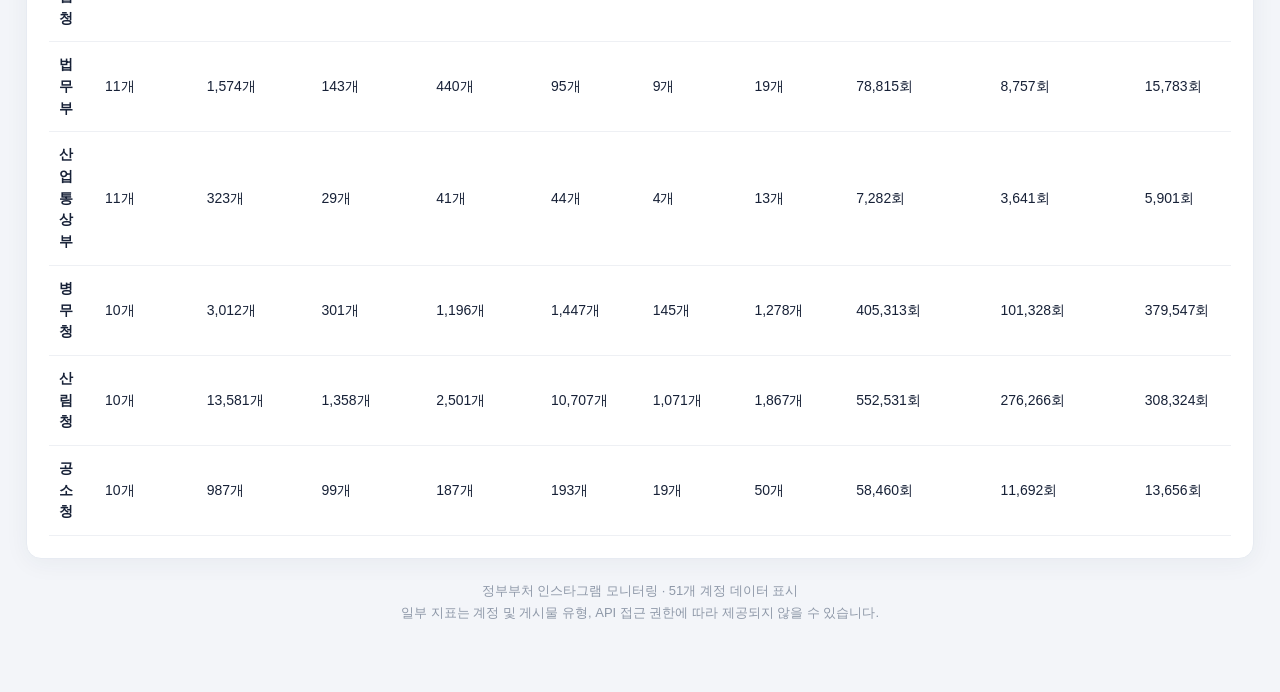
==== commit d812ccfa: "Add quick date filters to agency comparison" ====
--- a/index.html
+++ b/index.html
@@ -108,6 +108,14 @@
         <input type="date" id="compareTo" value="2026-12-31">
       </div>
     </div>
+
+    <div class="tab-switch" id="comparePeriodButtons" style="margin-bottom:12px">
+      <button type="button" data-days="7">최근 7일</button>
+      <button type="button" data-days="30">최근 30일</button>
+      <button type="button" data-days="90">최근 90일</button>
+      <button type="button" data-days="all">2026년 전체</button>
+    </div>
+
     <div class="table-wrap">
       <table class="data-table">
 <thead>
@@ -257,6 +265,39 @@
 }
 let compareSortKey = 'count';
 let compareSortDirection = 'desc';
+document.querySelectorAll('#comparePeriodButtons button').forEach(button => {
+  button.addEventListener('click', () => {
+    const days = button.dataset.days;
+
+    document.querySelectorAll('#comparePeriodButtons button').forEach(b => {
+      b.classList.toggle('active', b === button);
+    });
+
+    if (days === 'all') {
+      $('compareFrom').value = '2026-01-01';
+      $('compareTo').value = '2026-12-31';
+    } else {
+      const today = new Date();
+      const start = new Date(today);
+      start.setDate(today.getDate() - Number(days) + 1);
+
+      const localDate = d =>
+        `${d.getFullYear()}-${String(d.getMonth() + 1).padStart(2, '0')}-${String(d.getDate()).padStart(2, '0')}`;
+
+      $('compareFrom').value = localDate(start);
+      $('compareTo').value = localDate(today);
+    }
+
+    renderAgencyComparison();
+  });
+});  
+['compareFrom', 'compareTo'].forEach(id => {
+  $(id).addEventListener('change', () => {
+    document.querySelectorAll('#comparePeriodButtons button').forEach(button => {
+      button.classList.remove('active');
+    });
+  });
+});
 function renderAgencyComparison() {
   const level = $('compareLevel').value;
   const agency = $('compareAgency').value;
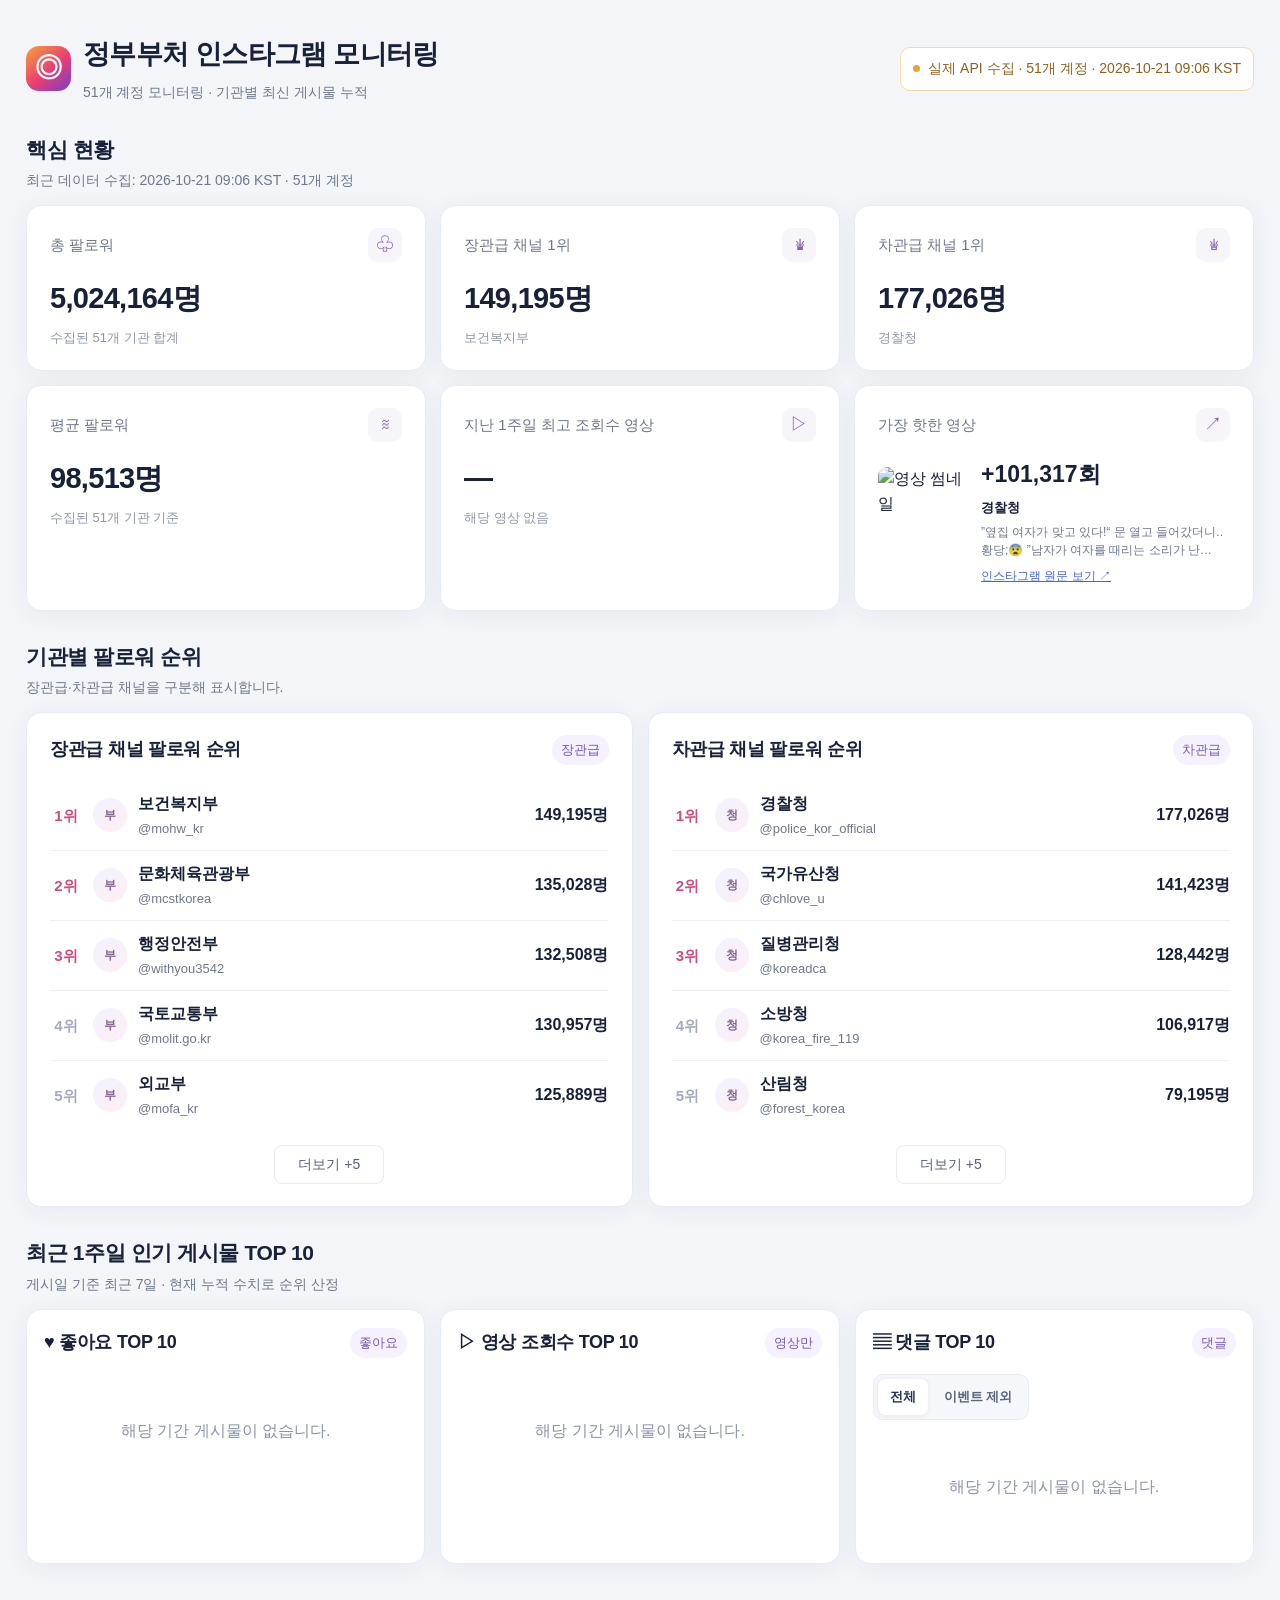
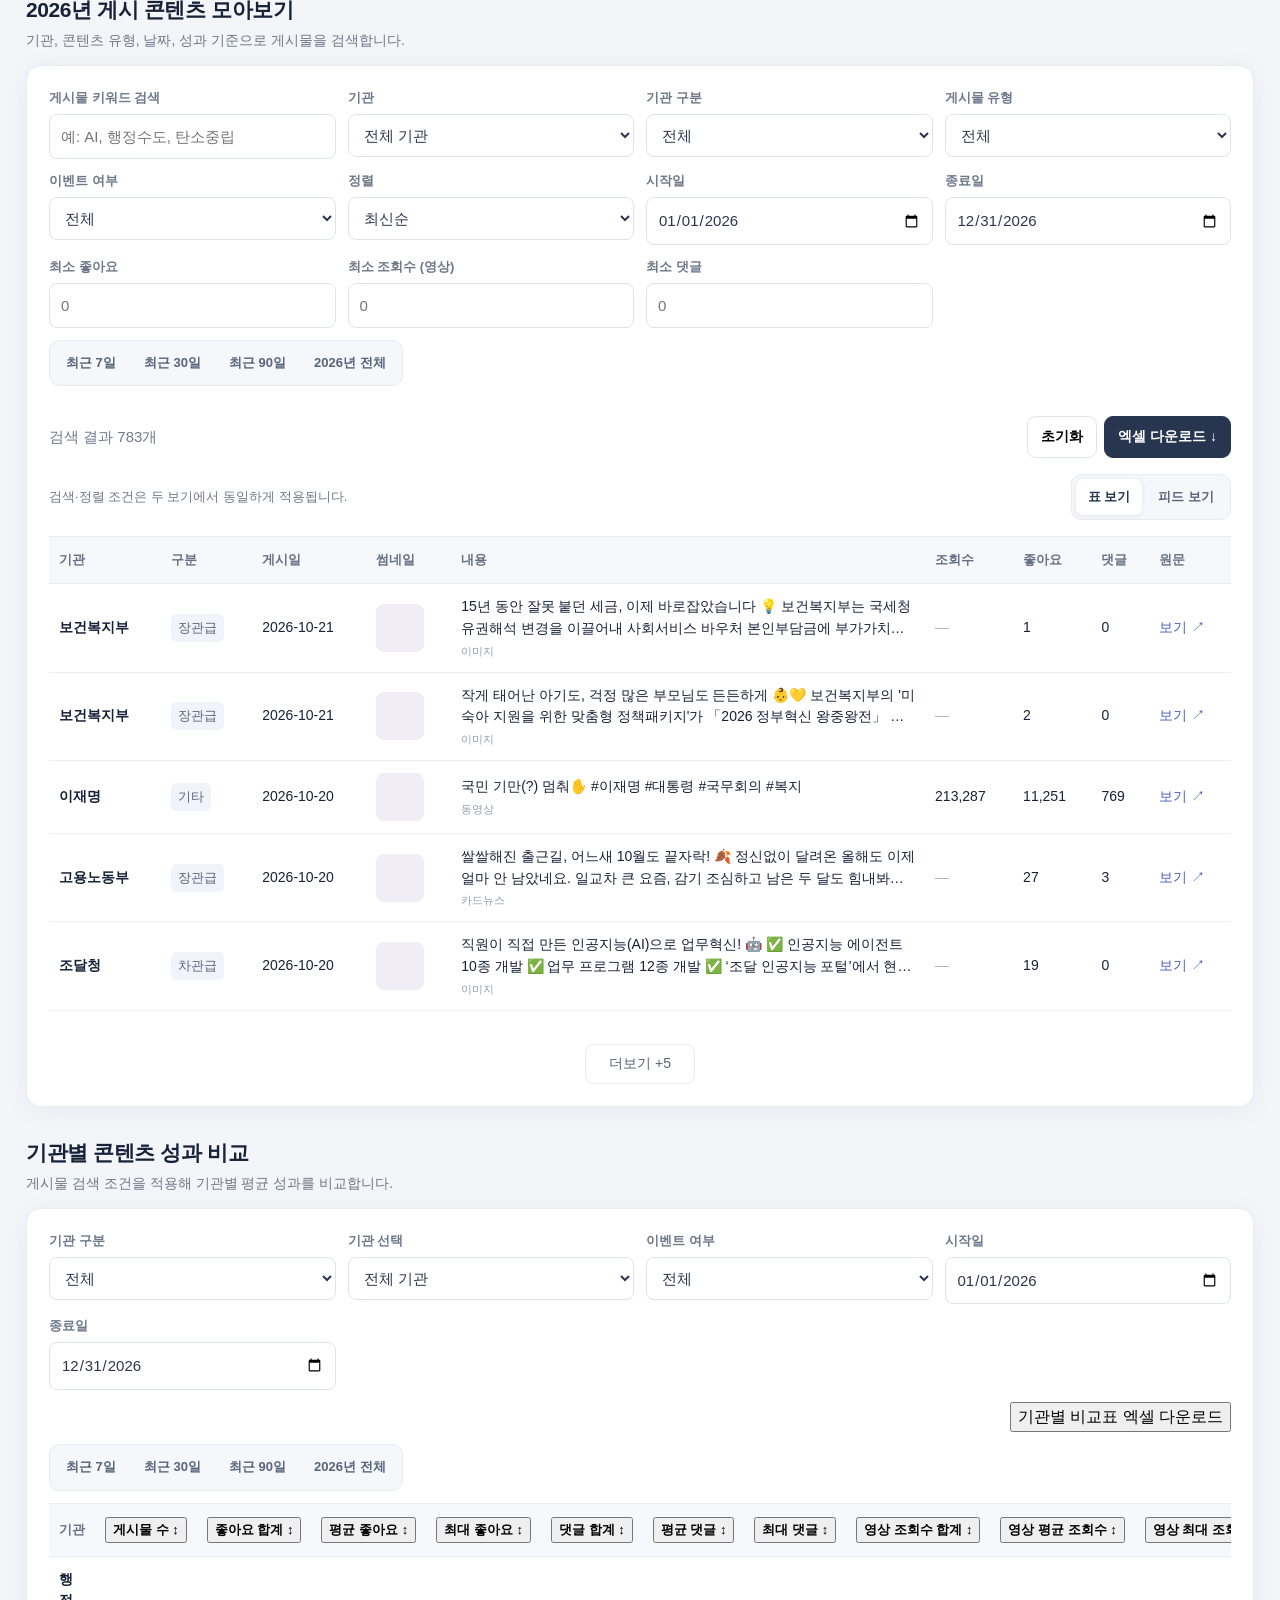
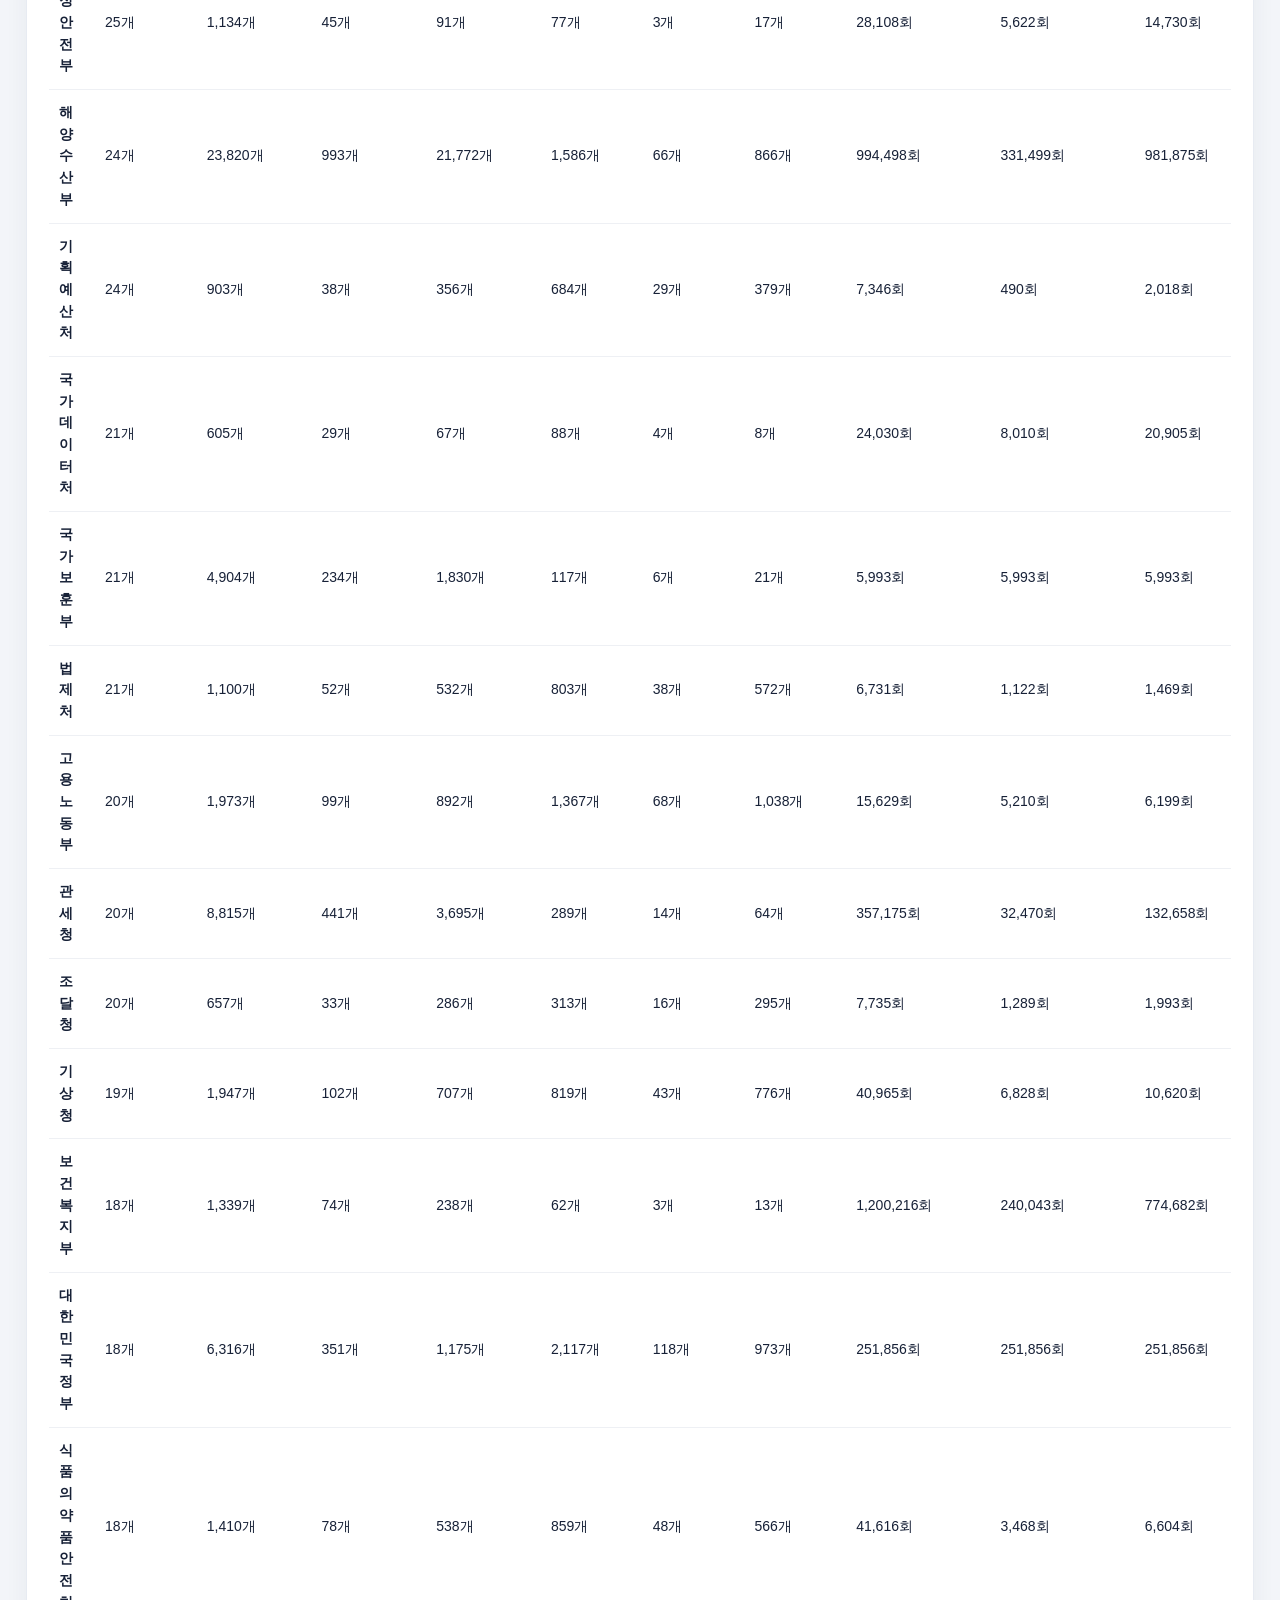
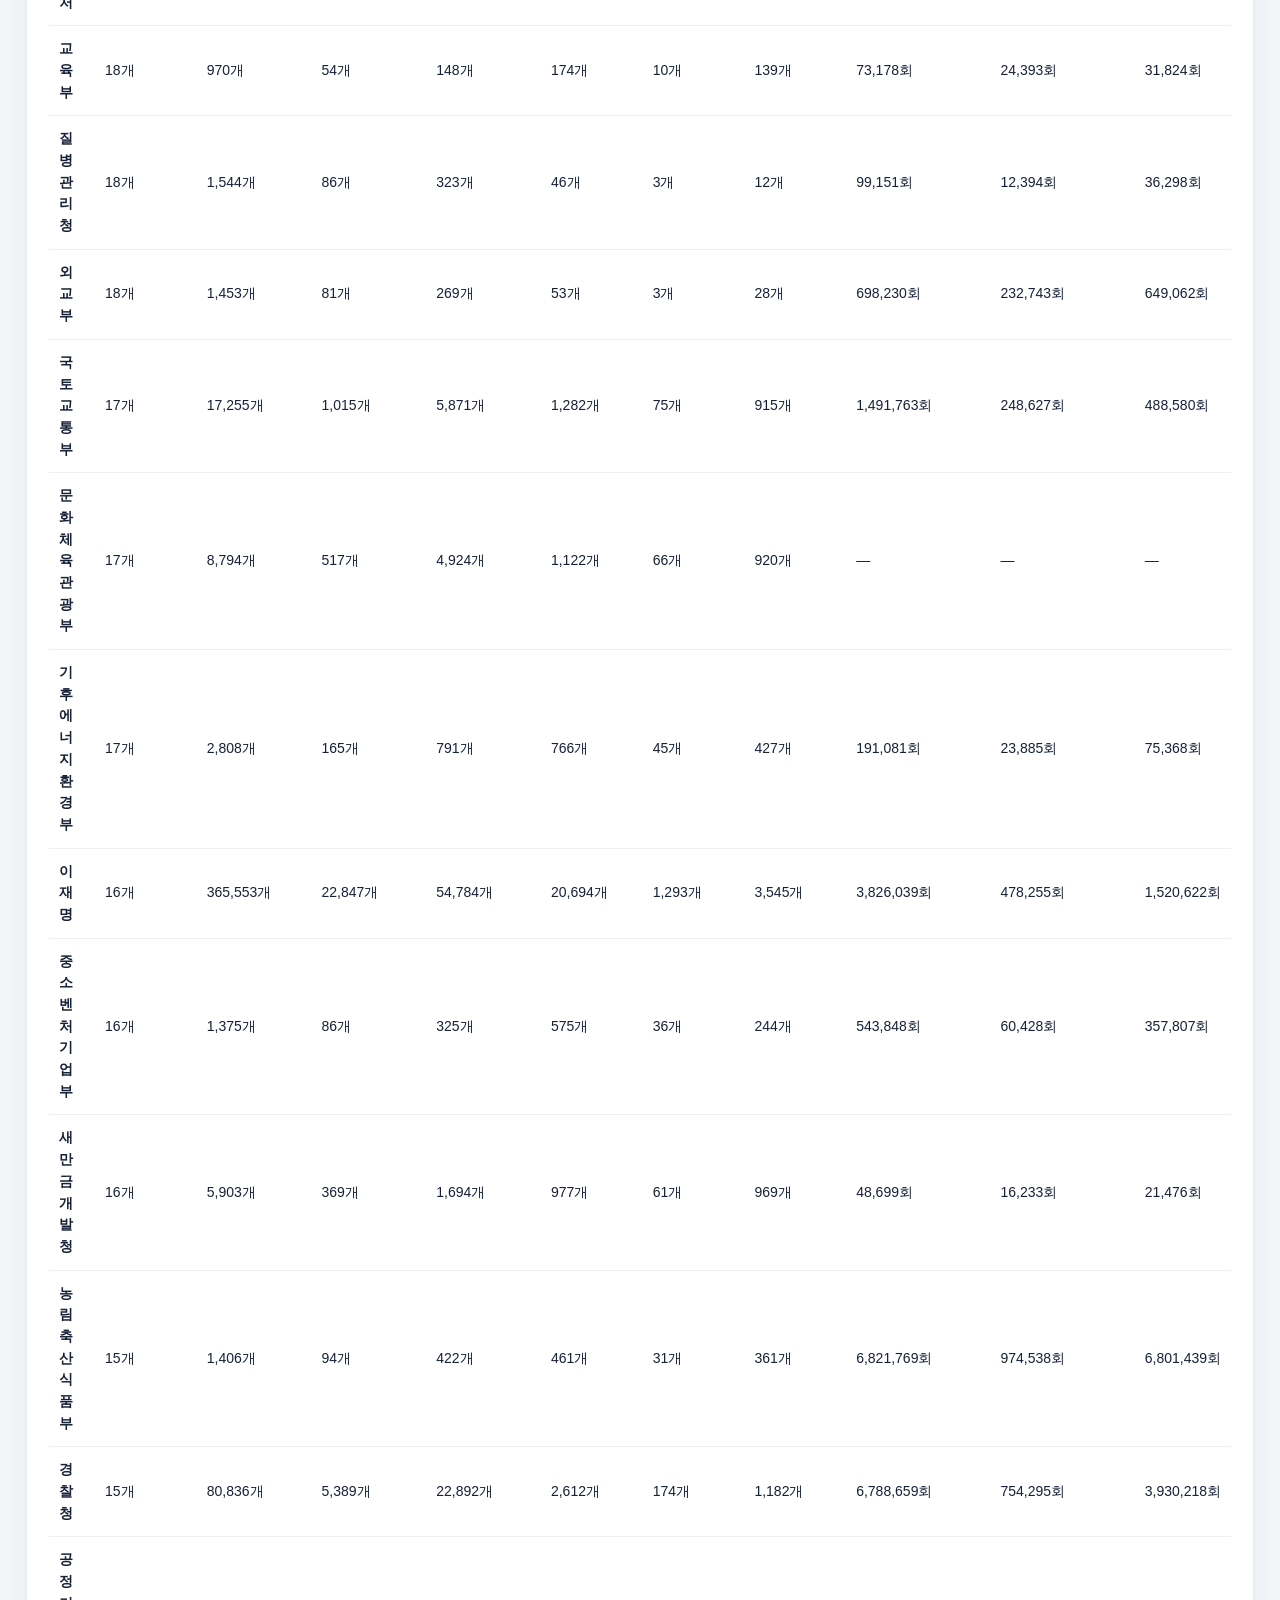
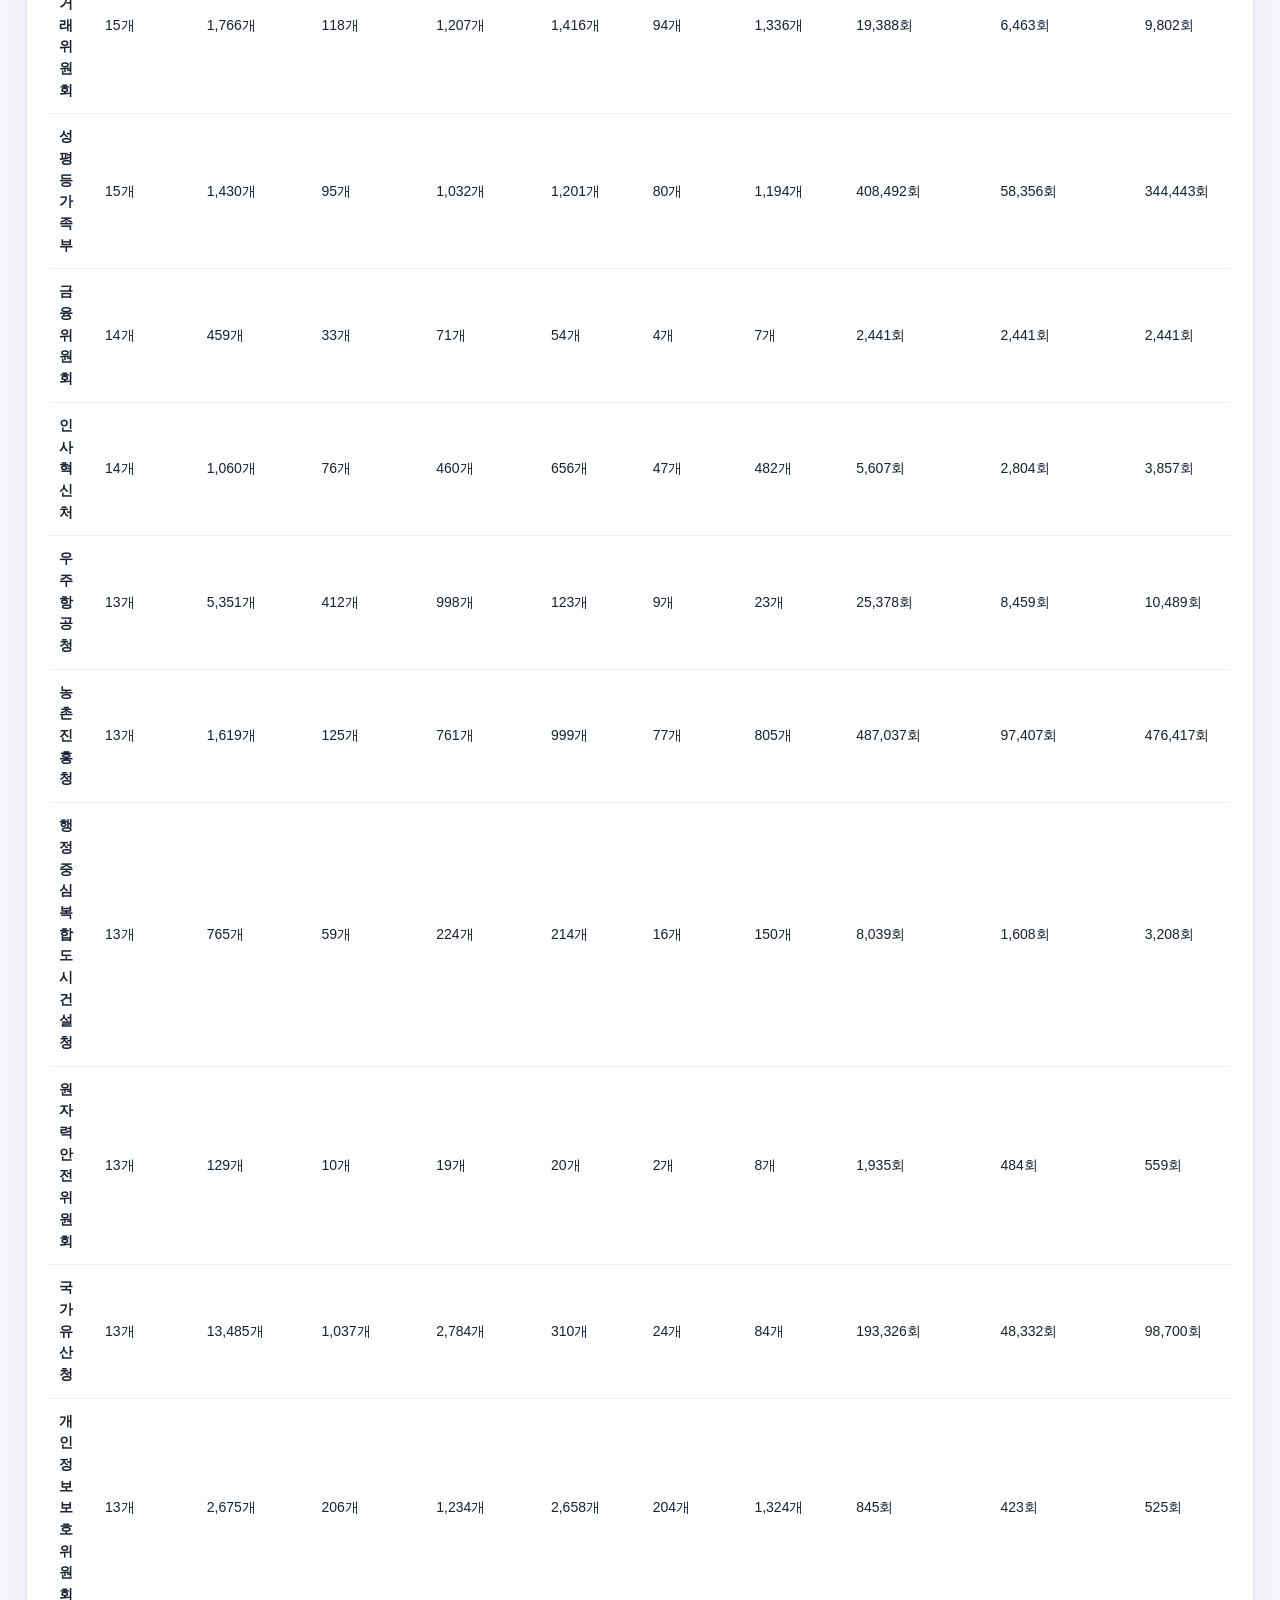
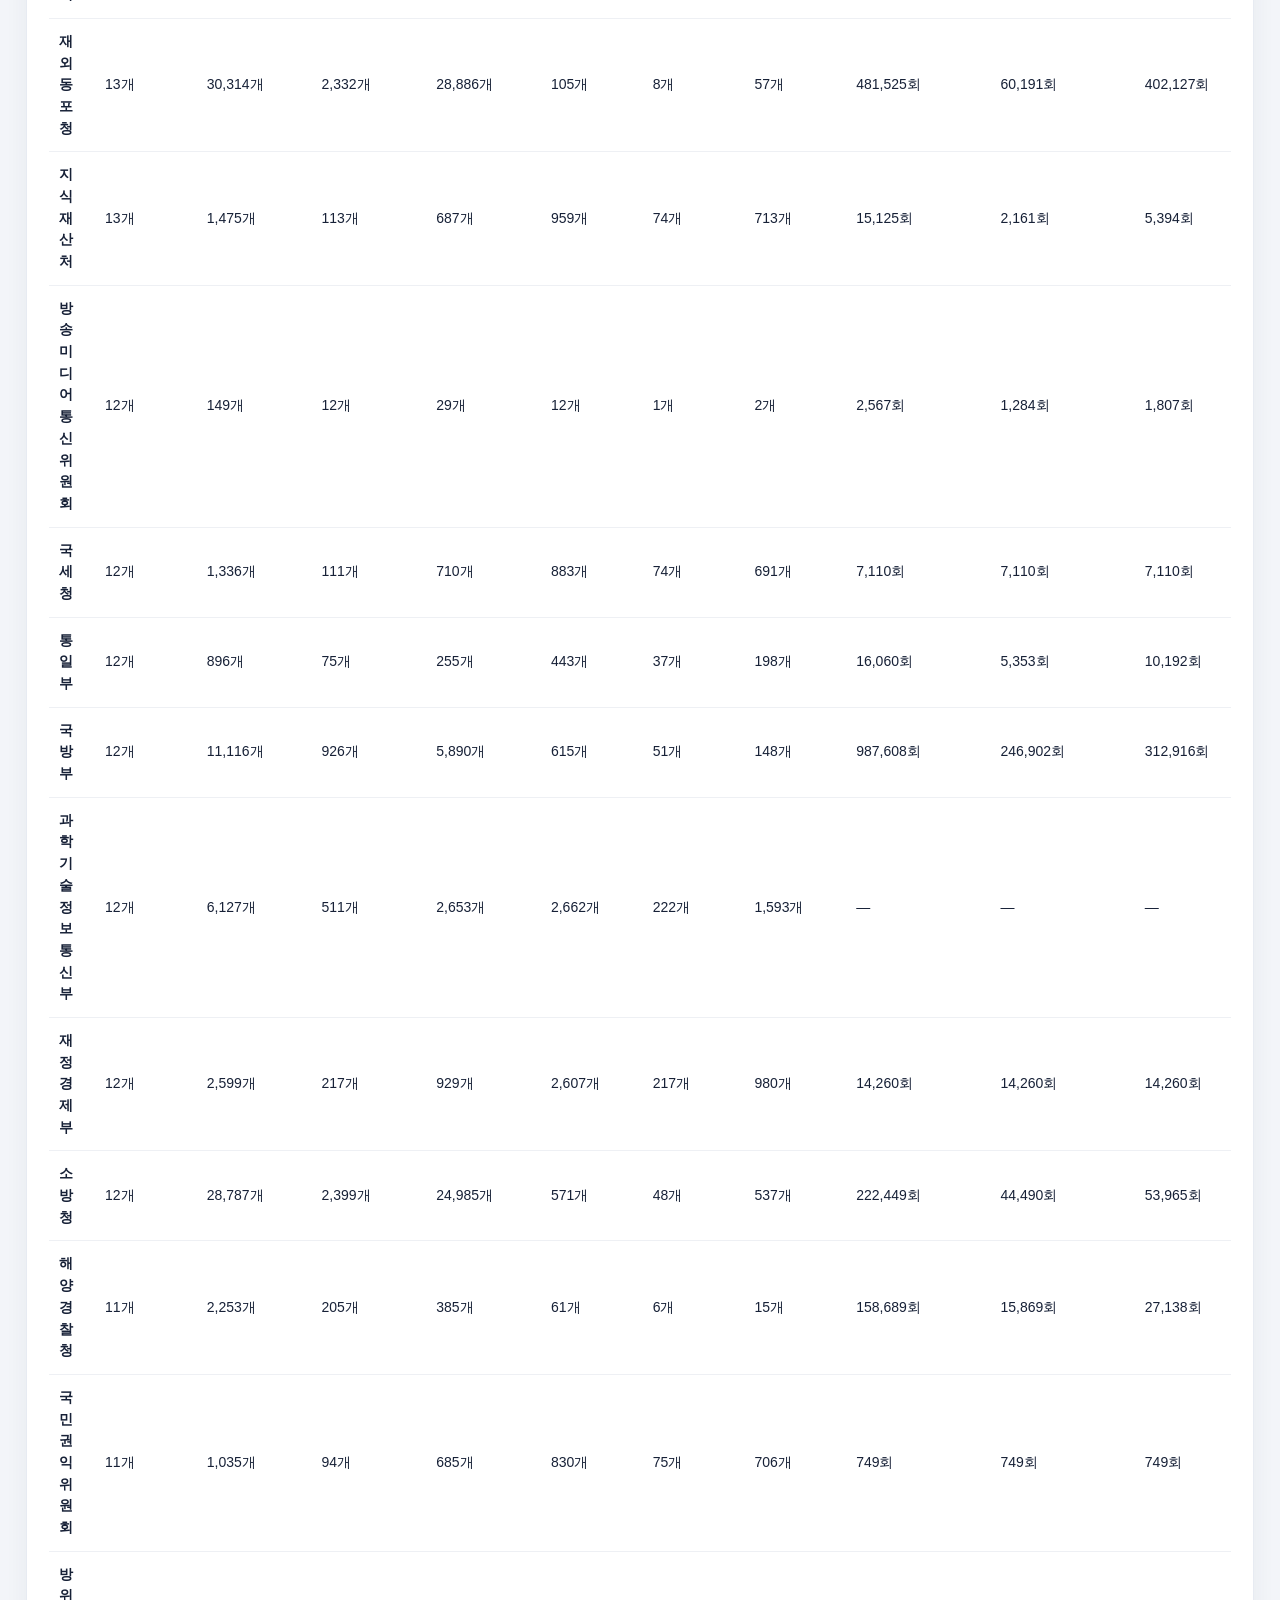
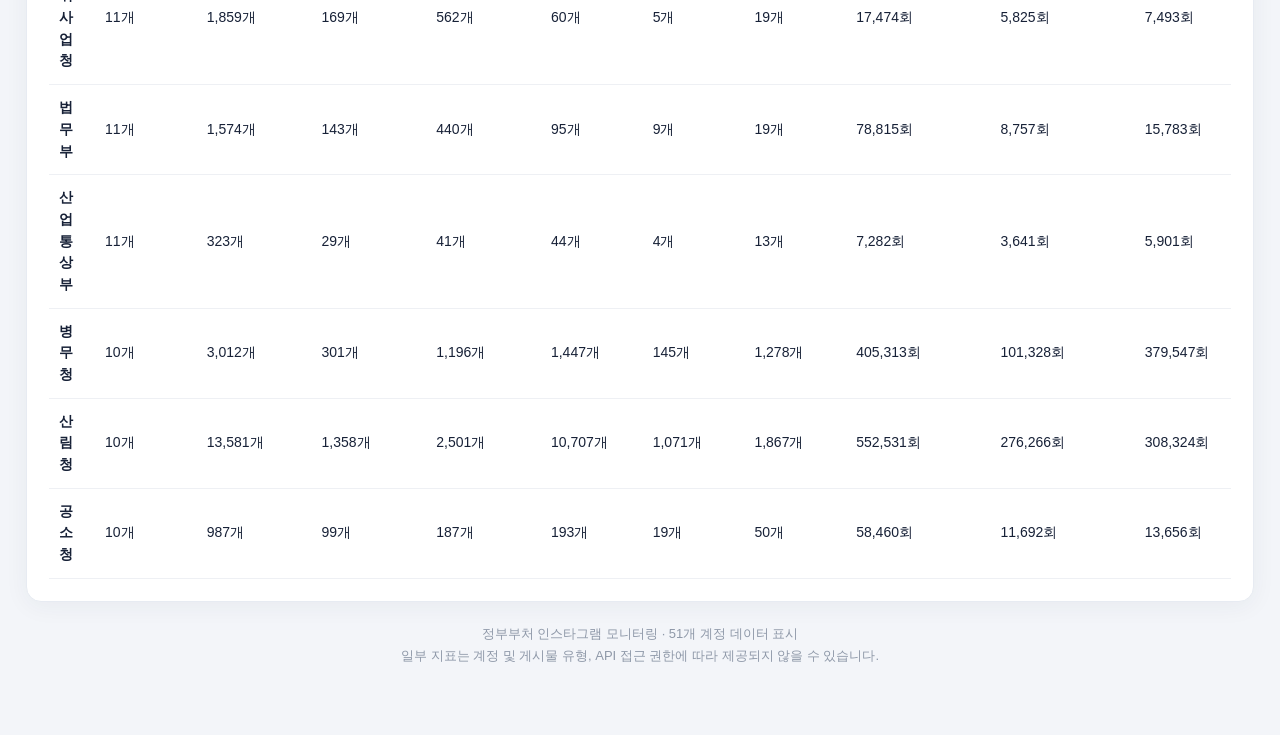
==== commit 1b93c12a: "Add Excel export for agency comparison" ====
--- a/index.html
+++ b/index.html
@@ -108,7 +108,12 @@
         <input type="date" id="compareTo" value="2026-12-31">
       </div>
     </div>
-
+<div style="text-align:right; margin-bottom:12px">
+  <button type="button" id="downloadAgencyComparison">
+    기관별 비교표 엑셀 다운로드
+  </button>
+</div>
+  
     <div class="tab-switch" id="comparePeriodButtons" style="margin-bottom:12px">
       <button type="button" data-days="7">최근 7일</button>
       <button type="button" data-days="30">최근 30일</button>
@@ -244,6 +249,62 @@
 function setPostView(view){postView=view;$('tableViewPanel').hidden=view!=='table';$('feedViewPanel').hidden=view!=='feed';['table','feed'].forEach(v=>{const active=v===view;$(v+'View').classList.toggle('active',active);$(v+'View').setAttribute('aria-pressed',String(active))});renderTable()}
 function setCommentMode(mode){commentMode=mode;['commentAll','commentNoEvent'].forEach((id,i)=>{const active=(i===0)===(mode==='all');$(id).classList.toggle('active',active);$(id).setAttribute('aria-pressed',String(active))});renderPopular()}
 function exportExcel(){const data=filtered();if(!data.length){alert('다운로드할 게시물이 없습니다.');return}const header=['기관','구분','게시일','콘텐츠 유형','게시물 내용','조회수','좋아요','댓글','원문 링크'];const rows=data.map(p=>[p.agency,p.level,p.date,formatLabel(p.type),p.caption,p.type==='VIDEO'&&p.views!=null?p.views:'',p.likes,p.comments,p.permalink]);const filename=`instagram_monitor_${new Date().toISOString().slice(0,10)}${demo?'_DEMO':''}`;if(window.XLSX){const ws=XLSX.utils.aoa_to_sheet([header,...rows]);ws['!cols']=[{wch:24},{wch:10},{wch:13},{wch:15},{wch:75},{wch:13},{wch:13},{wch:13},{wch:52}];const wb=XLSX.utils.book_new();XLSX.utils.book_append_sheet(wb,ws,'게시물');XLSX.writeFile(wb,filename+'.xlsx');return}let csv='\ufeff'+[header,...rows].map(row=>row.map(cell=>'"'+String(cell??'').replace(/^[=+@\-\t\r]/,'\'$&').replace(/"/g,'""')+'"').join(',')).join('\r\n');const link=document.createElement('a');link.href=URL.createObjectURL(new Blob([csv],{type:'text/csv;charset=utf-8;'}));link.download=filename+'.csv';link.click();setTimeout(()=>URL.revokeObjectURL(link.href),1000);alert('엑셀 라이브러리를 불러오지 못해 엑셀에서 열 수 있는 CSV 파일로 저장했습니다.')}
+function exportAgencyComparison() {
+  const data = agencyComparisonExportRows;
+
+  if (!data.length) {
+    alert('다운로드할 기관별 비교 데이터가 없습니다.');
+    return;
+  }
+
+  const header = [
+    '기관', '게시물 수',
+    '좋아요 합계', '평균 좋아요', '최대 좋아요',
+    '댓글 합계', '평균 댓글', '최대 댓글',
+    '영상 조회수 합계', '영상 평균 조회수', '영상 최대 조회수'
+  ];
+
+  const rows = data.map(([name, g]) => [
+    name,
+    g.count,
+    g.likes,
+    Math.round(g.likes / g.count),
+    g.maxLikes,
+    g.comments,
+    Math.round(g.comments / g.count),
+    g.maxComments,
+    g.videoCount ? g.videoViews : '',
+    g.videoCount ? Math.round(g.videoViews / g.videoCount) : '',
+    g.videoCount ? g.maxVideoViews : ''
+  ]);
+
+  const filename = `instagram_agency_comparison_${new Date().toISOString().slice(0,10)}`;
+
+  if (window.XLSX) {
+    const ws = XLSX.utils.aoa_to_sheet([header, ...rows]);
+    ws['!cols'] = [{wch:25}, ...Array(10).fill({wch:18})];
+
+    const wb = XLSX.utils.book_new();
+    XLSX.utils.book_append_sheet(wb, ws, '기관별 성과 비교');
+    XLSX.writeFile(wb, filename + '.xlsx');
+    return;
+  }
+
+  const csv = '\ufeff' + [header, ...rows]
+    .map(row => row.map(cell =>
+      '"' + String(cell ?? '')
+        .replace(/^[=+@\-\t\r]/, "'$&")
+        .replace(/"/g, '""') + '"'
+    ).join(',')).join('\r\n');
+
+  const link = document.createElement('a');
+  link.href = URL.createObjectURL(
+    new Blob([csv], {type:'text/csv;charset=utf-8;'})
+  );
+  link.download = filename + '.csv';
+  link.click();
+  setTimeout(() => URL.revokeObjectURL(link.href), 1000);
+}
 function setupCompareAgencies() {
   const select = $('compareAgency');
   const selected = select.value;
@@ -263,6 +324,7 @@
 
   select.value = names.includes(selected) ? selected : '';
 }
+let agencyComparisonExportRows = [];
 let compareSortKey = 'count';
 let compareSortDirection = 'desc';
 document.querySelectorAll('#comparePeriodButtons button').forEach(button => {
@@ -371,7 +433,8 @@
     ? -difference
     : difference;
 });
-
+  agencyComparisonExportRows = rows;
+  
   $('agencyComparisonRows').innerHTML = rows.length
     ? rows.map(([name, g]) => `
       <tr>
@@ -464,7 +527,7 @@
 $('eventFilter').value='all';$('order').value='recent';$('from').value='2026-01-01';$('to').value='2026-12-31';
 document.querySelectorAll('#postPeriodButtons button').forEach(b => {
   b.classList.toggle('active', b.dataset.days === 'all');
-});['minLikes','minViews','minComments'].forEach(id=>$(id).value='');shownPosts=5;renderTable()});$('excel').addEventListener('click',exportExcel);$('commentAll').addEventListener('click',()=>setCommentMode('all'));$('commentNoEvent').addEventListener('click',()=>setCommentMode('noevent'));$('tableView').addEventListener('click',()=>setPostView('table'));$('feedView').addEventListener('click',()=>setPostView('feed'));$('feedViewPanel').addEventListener('click',e=>{const b=e.target.closest('button[data-media-id]');if(!b)return;const post=posts.find(p=>String(p.id)===b.dataset.mediaId);if(!post)return;const n=mediaItems(post).length;if(!n)return;mediaState[post.id]=((mediaState[post.id]||0)+Number(b.dataset.dir)+n)%n;renderFeed(filtered())});load();
+});['minLikes','minViews','minComments'].forEach(id=>$(id).value='');shownPosts=5;renderTable()});$('excel').addEventListener('click',exportExcel);$('downloadAgencyComparison').addEventListener('click', exportAgencyComparison);$('commentAll').addEventListener('click',()=>setCommentMode('all'));$('commentNoEvent').addEventListener('click',()=>setCommentMode('noevent'));$('tableView').addEventListener('click',()=>setPostView('table'));$('feedView').addEventListener('click',()=>setPostView('feed'));$('feedViewPanel').addEventListener('click',e=>{const b=e.target.closest('button[data-media-id]');if(!b)return;const post=posts.find(p=>String(p.id)===b.dataset.mediaId);if(!post)return;const n=mediaItems(post).length;if(!n)return;mediaState[post.id]=((mediaState[post.id]||0)+Number(b.dataset.dir)+n)%n;renderFeed(filtered())});load();
 </script>
 <script src="https://cdn.sheetjs.com/xlsx-0.20.3/package/dist/xlsx.full.min.js" defer></script>
 </body>
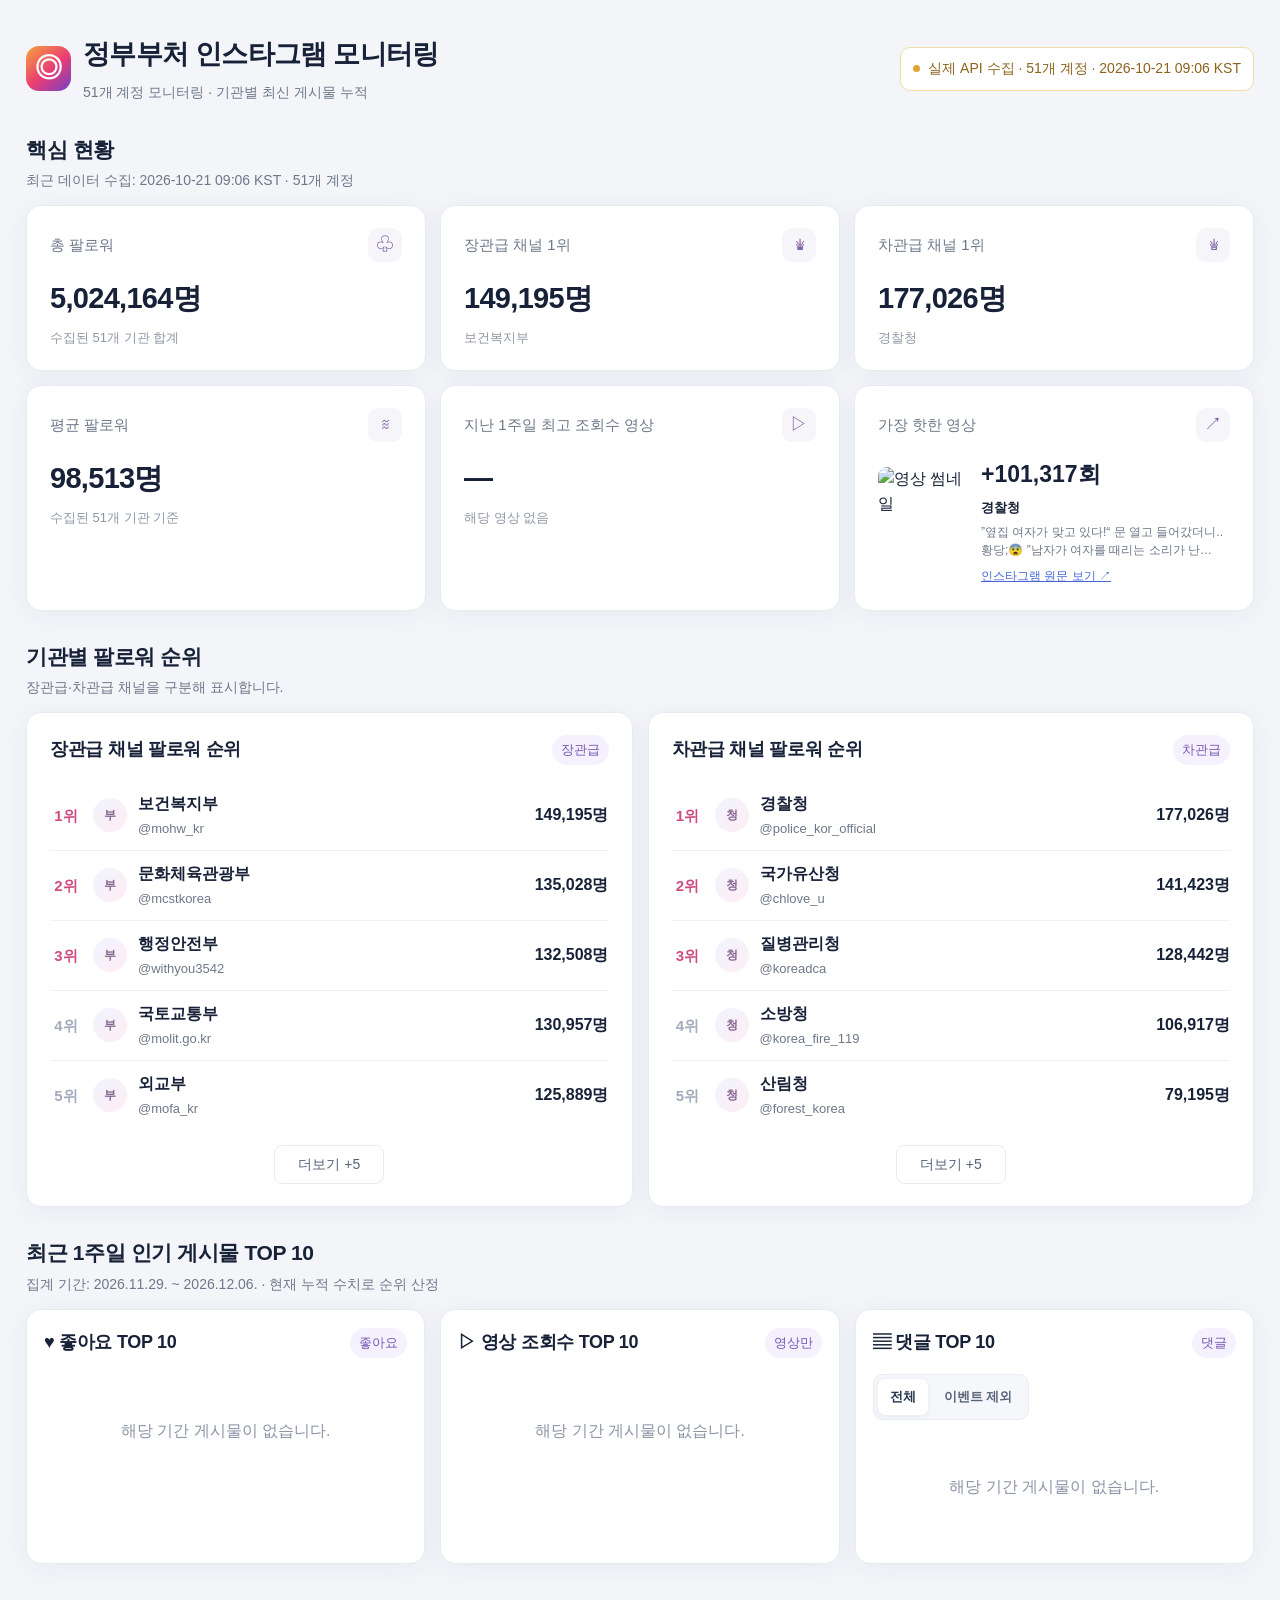
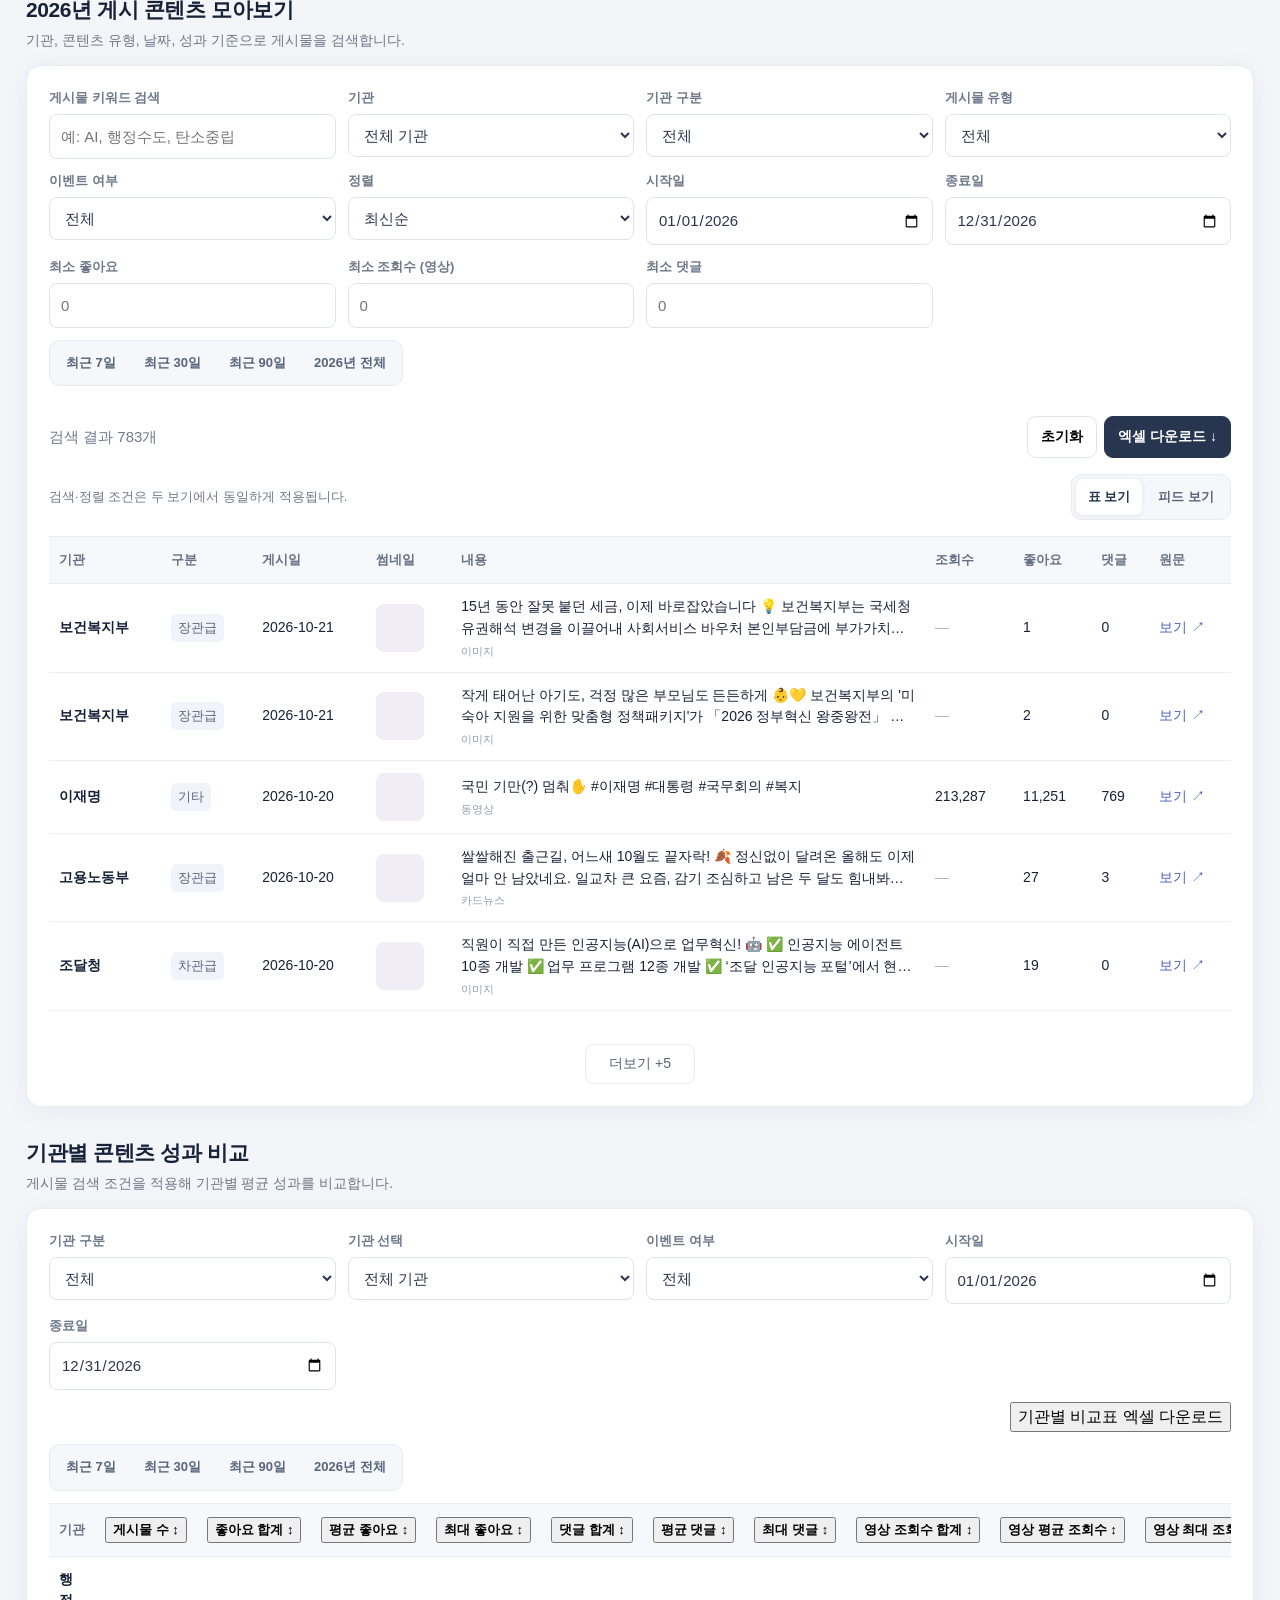
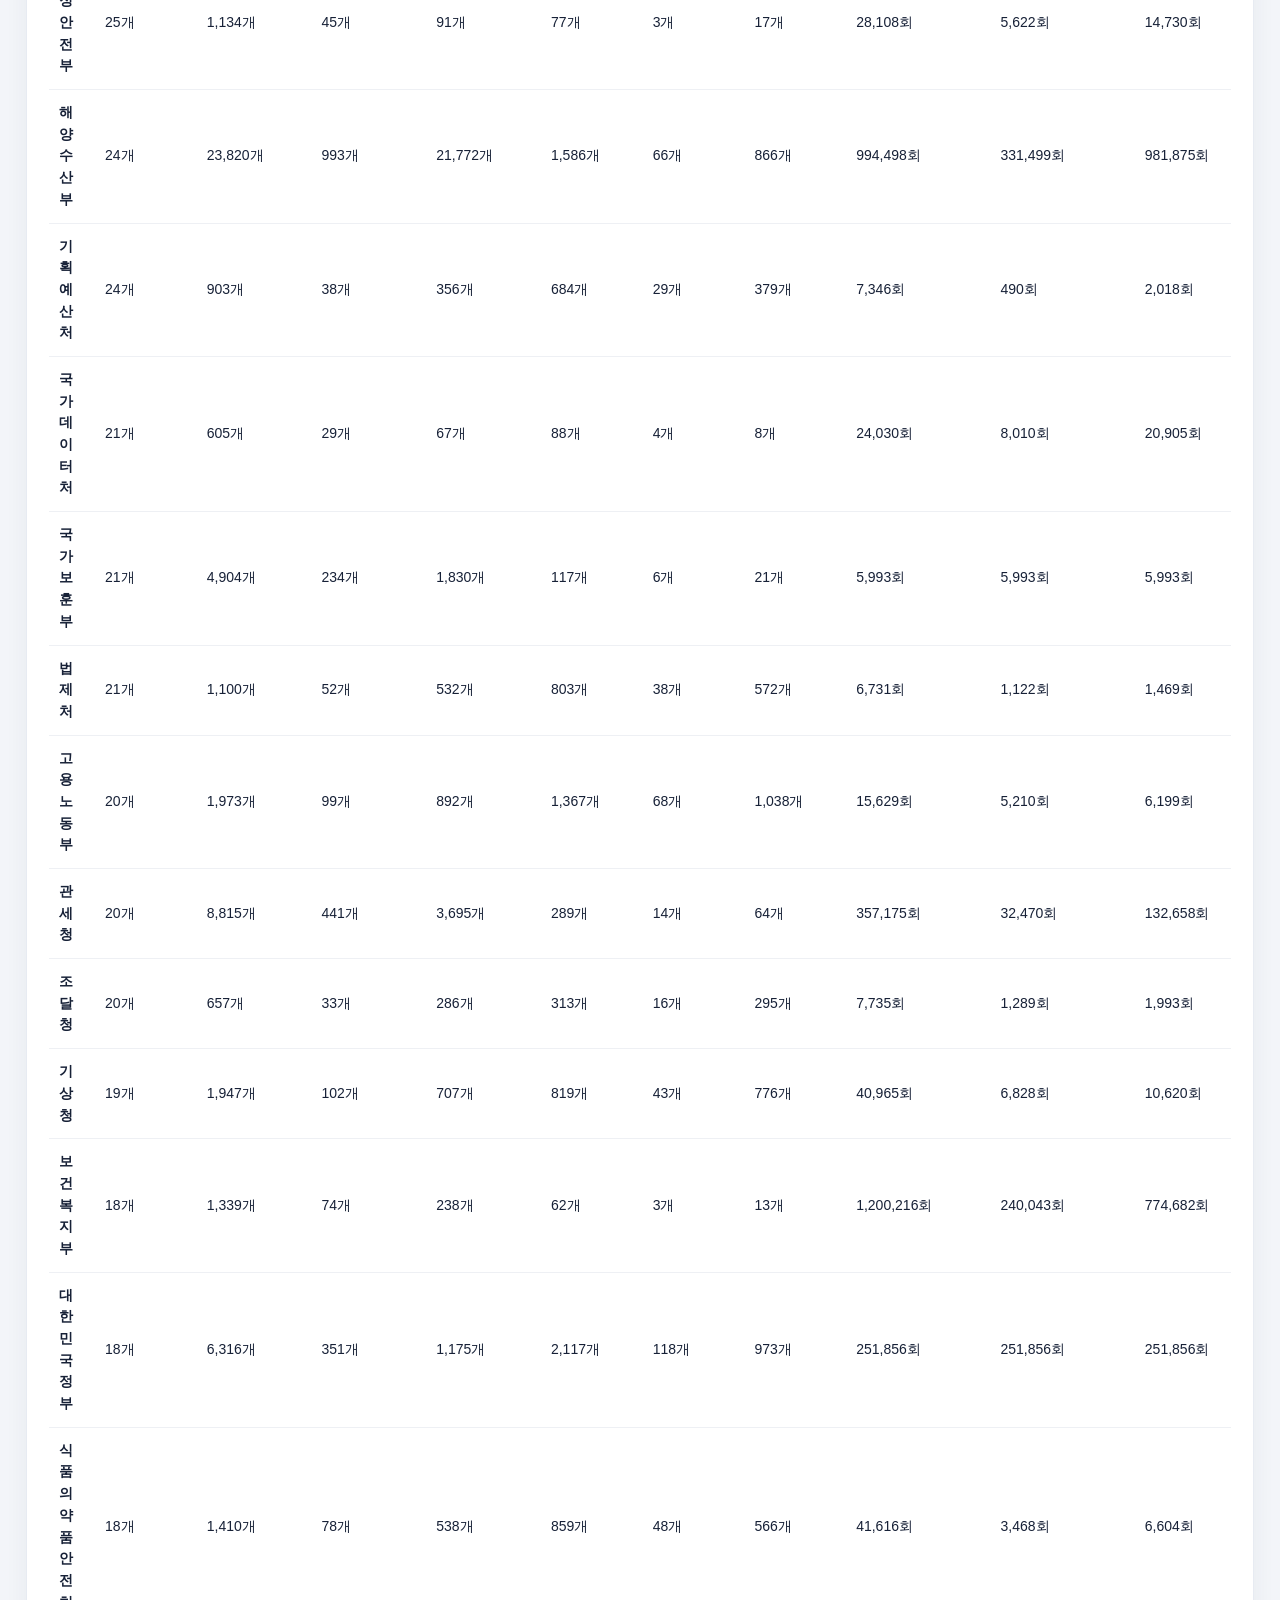
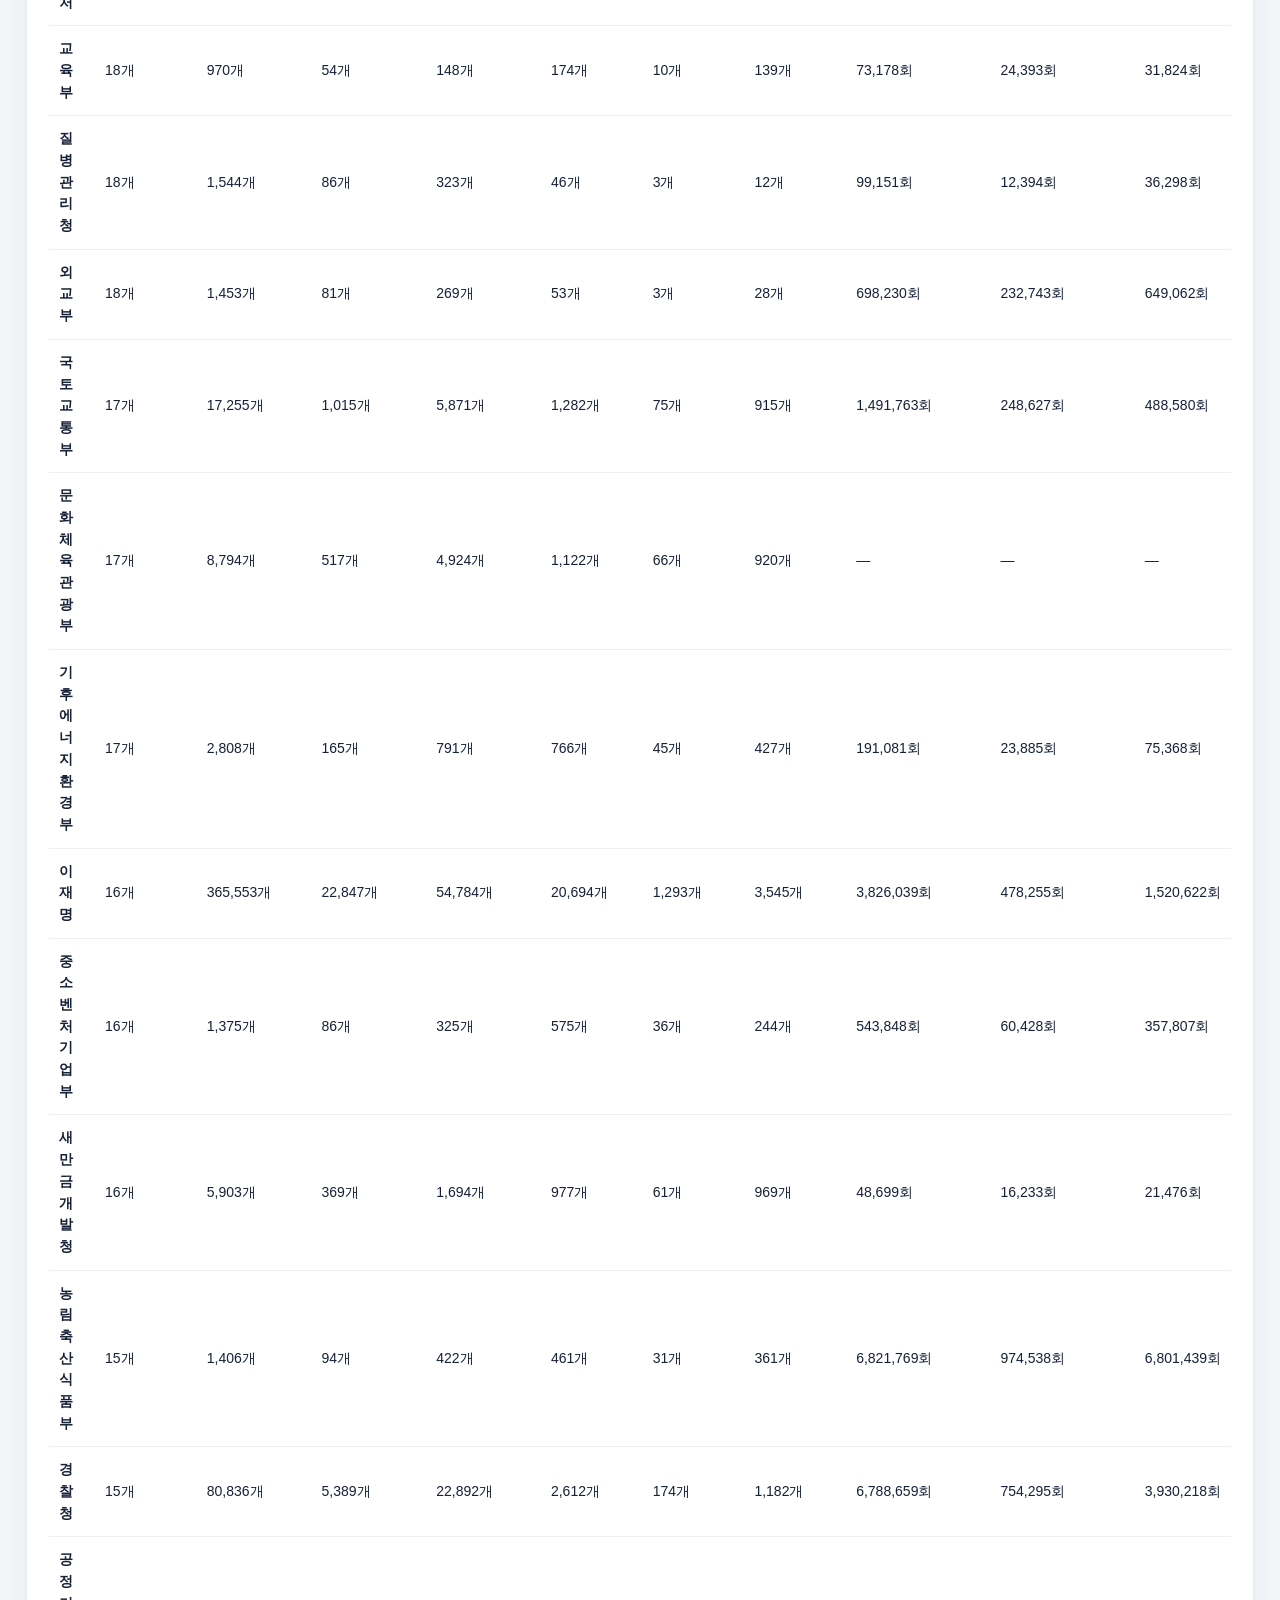
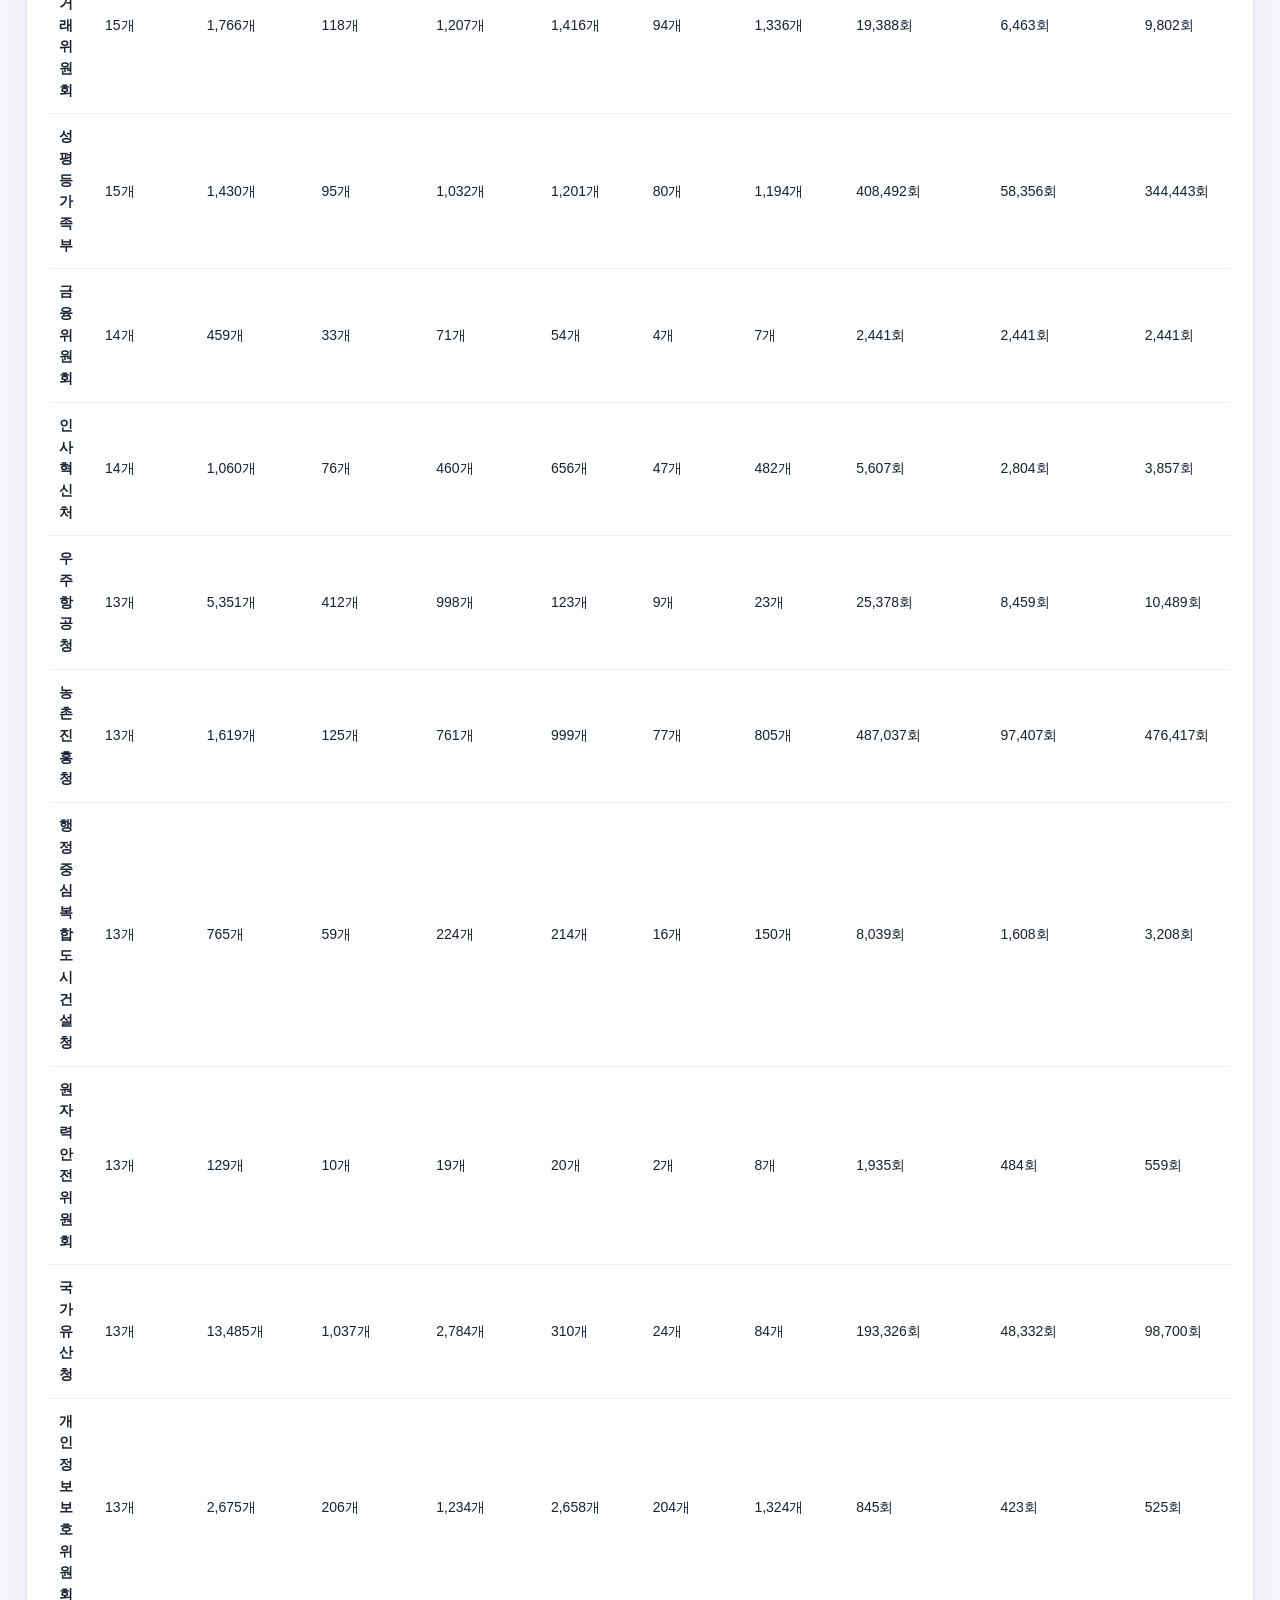
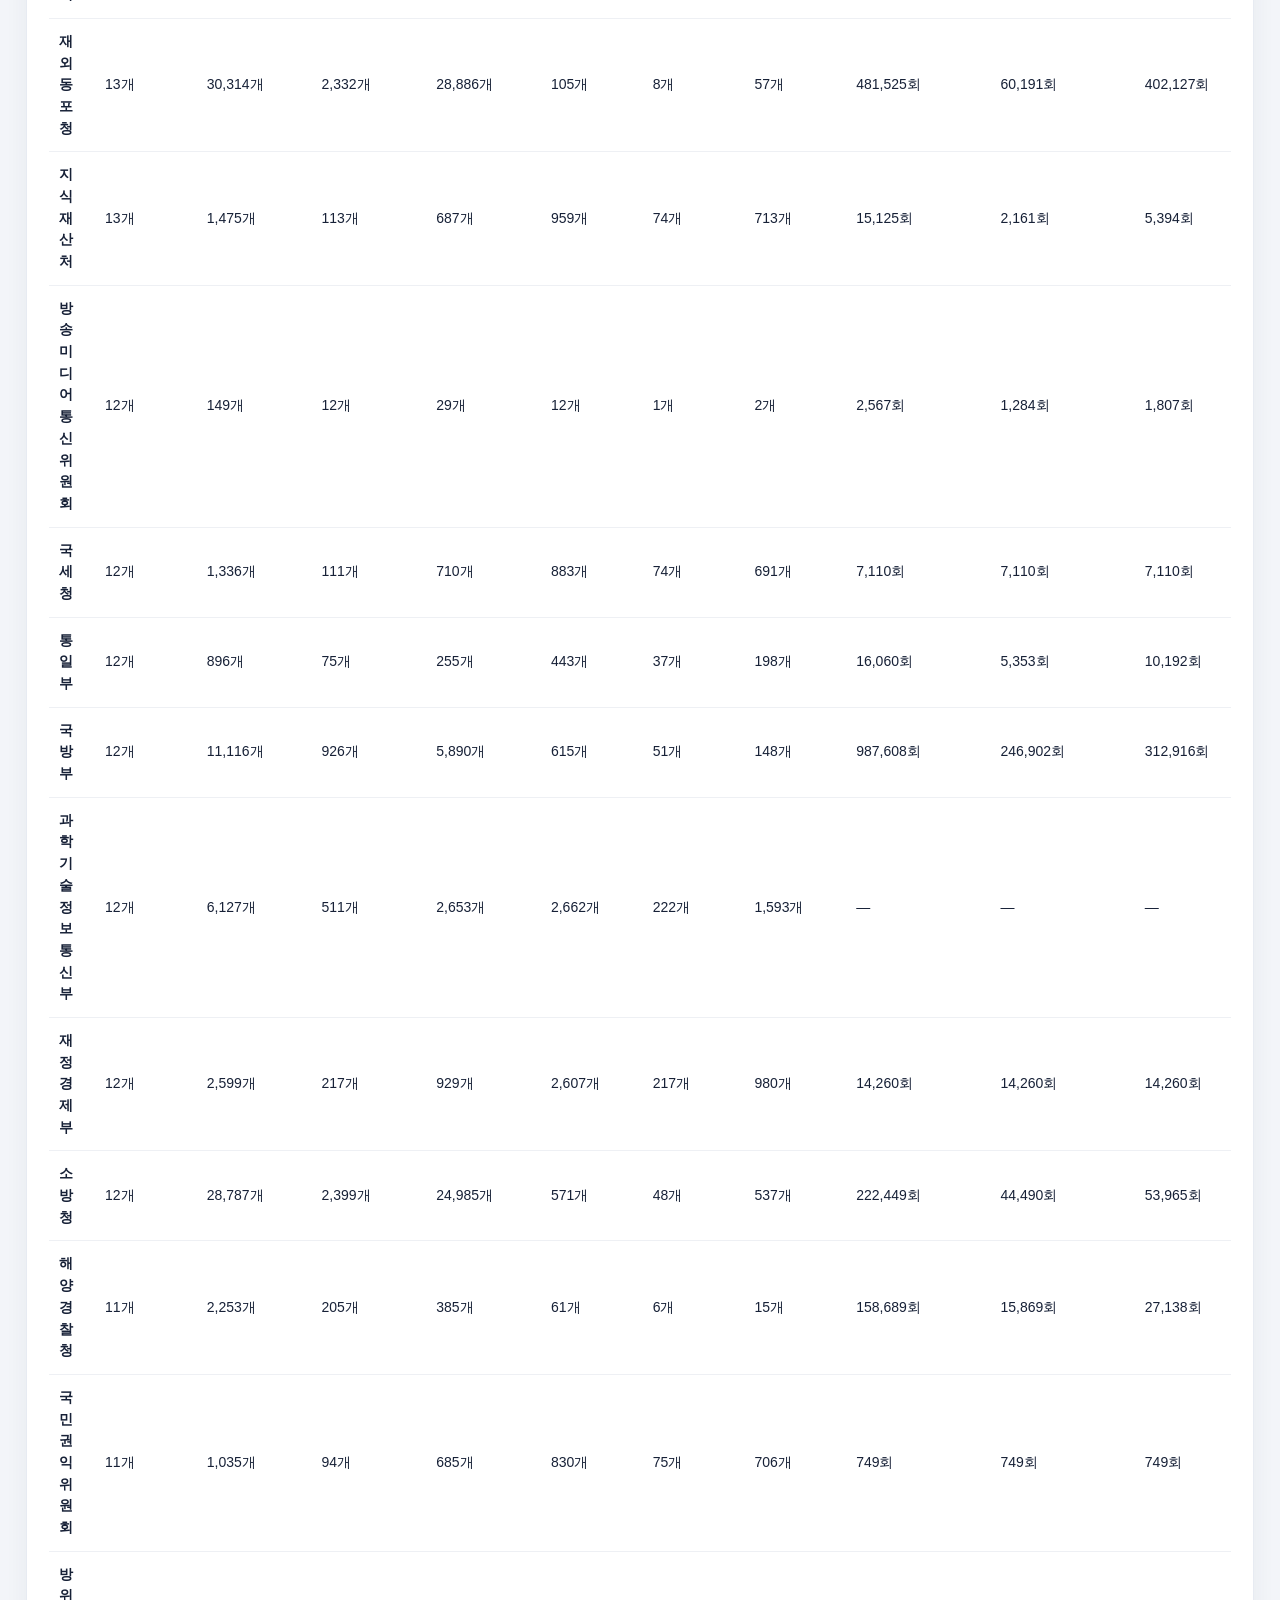
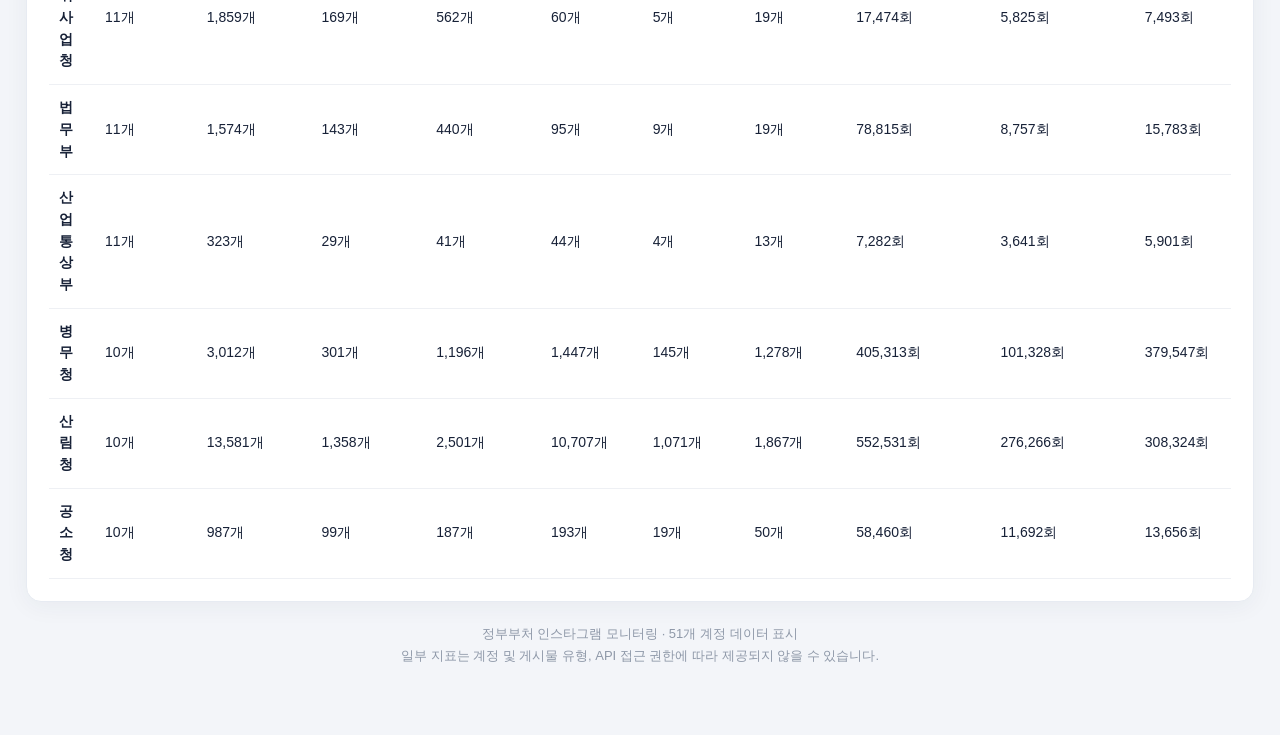
==== commit fe0ea763: "Show date range for weekly top posts" ====
--- a/index.html
+++ b/index.html
@@ -55,7 +55,10 @@
 <div class="notice" id="demoNotice"><strong>데모 데이터 안내</strong><span>현재 숫자와 게시물은 화면 기능을 시험하기 위한 가상 예시입니다. 실제 정부부처 성과가 아닙니다. 자동 수집 연결 전까지 실제 통계로 인용하지 마세요.</span></div>
 <section><div class="section-top"><div><h2>핵심 현황</h2><p id="updatedAt">연동 준비 중 · 데모 표시</p></div></div><div class="kpis" id="kpis"></div></section>
 <section><div class="section-top"><div><h2>기관별 팔로워 순위</h2><p>장관급·차관급 채널을 구분해 표시합니다.</p></div></div><div class="rank-grid"><div class="card rank"><div class="panel-head"><h3>장관급 채널 팔로워 순위</h3><span class="small-pill">장관급</span></div><div id="ministerRanks"></div><button id="ministerMore" class="ghost" type="button">더보기 +5</button></div><div class="card rank"><div class="panel-head"><h3>차관급 채널 팔로워 순위</h3><span class="small-pill">차관급</span></div><div id="viceRanks"></div><button id="viceMore" class="ghost" type="button">더보기 +5</button></div></div></section>
-<section><div class="section-top"><div><h2>최근 1주일 인기 게시물 TOP 10</h2><p>게시일 기준 최근 7일 · 현재 누적 수치로 순위 산정</p></div></div><div class="popular-grid"><div class="card popular-card"><div class="panel-head"><h3>♥ 좋아요 TOP 10</h3><span class="small-pill">좋아요</span></div><div id="likeTop"></div></div><div class="card popular-card"><div class="panel-head"><h3>▷ 영상 조회수 TOP 10</h3><span class="small-pill">영상만</span></div><div id="viewTop"></div></div><div class="card popular-card"><div class="panel-head"><h3>▤ 댓글 TOP 10</h3><span class="small-pill">댓글</span></div><div class="tab-switch" style="margin-bottom:10px" aria-label="댓글 순위 기준"><button type="button" id="commentAll" class="active" aria-pressed="true">전체</button><button type="button" id="commentNoEvent" aria-pressed="false">이벤트 제외</button></div><div id="commentTop"></div></div></div></section>
+<section><div class="section-top"><div><h2>최근 1주일 인기 게시물 TOP 10</h2><p>
+  <span id="popularPeriod">집계 기간 확인 중...</span>
+  <span> · 현재 누적 수치로 순위 산정</span>
+</p></div></div><div class="popular-grid"><div class="card popular-card"><div class="panel-head"><h3>♥ 좋아요 TOP 10</h3><span class="small-pill">좋아요</span></div><div id="likeTop"></div></div><div class="card popular-card"><div class="panel-head"><h3>▷ 영상 조회수 TOP 10</h3><span class="small-pill">영상만</span></div><div id="viewTop"></div></div><div class="card popular-card"><div class="panel-head"><h3>▤ 댓글 TOP 10</h3><span class="small-pill">댓글</span></div><div class="tab-switch" style="margin-bottom:10px" aria-label="댓글 순위 기준"><button type="button" id="commentAll" class="active" aria-pressed="true">전체</button><button type="button" id="commentNoEvent" aria-pressed="false">이벤트 제외</button></div><div id="commentTop"></div></div></div></section>
 <section><div class="section-top"><div><h2>2026년 게시 콘텐츠 모아보기</h2><p>기관, 콘텐츠 유형, 날짜, 성과 기준으로 게시물을 검색합니다.</p></div></div><div class="card table-card"><div class="filters"><div class="field">
   <label for="keyword">게시물 키워드 검색</label>
   <input type="search" id="keyword" placeholder="예: AI, 행정수도, 탄소중립">
@@ -215,7 +218,31 @@
   renderRank(key,level,container,btn);
  };
 }
-function renderPopular(){let ref=demo?new Date('2026-10-14T12:00:00+09:00'):new Date(),min=new Date(ref.getTime()-7*86400000),base=posts.filter(p=>{let d=new Date(p.date+'T12:00:00+09:00');let agency=agencies.find(a=>a.name===p.agency);return d>=min&&d<=ref&&(agency?.level==='장관급'||agency?.level==='차관급')});[['likeTop','likes'],['viewTop','views'],['commentTop','comments']].forEach(([id,metric])=>{let values=base.filter(p=>(metric!=='views'||p.type==='VIDEO')&&(metric!=='comments'||commentMode==='all'||!String(p.caption||'').includes('이벤트'))).sort((a,b)=>Number(b[metric]||0)-Number(a[metric]||0)).slice(0,10);$(id).innerHTML=values.length?values.map((p,i)=>`<div class="popular-row"><span style="color:#9aa4b7;font-size:11px;font-weight:800;width:13px">${i+1}</span><span class="thumb">${p.thumbnail?`<img src="${safe(p.thumbnail)}" alt="" loading="lazy" onerror="this.remove()">`:p.type==='VIDEO'?'▷':'▧'}</span><div class="popular-info"><div class="popular-agency">${safe(p.agency)}</div><div class="popular-caption">${p.permalink?`<a class="link" href="${safe(p.permalink)}" target="_blank" rel="noopener noreferrer">${safe(p.caption)}</a>`:safe(p.caption)}</div><div class="popular-metric">${fmt(p[metric])}${metric==='views'?'회':'개'}</div></div></div>`).join(''):'<div class="empty">해당 기간 게시물이 없습니다.</div>'})}
+function updatePopularPeriod() {
+  const ref = demo
+    ? new Date('2026-10-14T12:00:00+09:00')
+    : new Date();
+
+  const min = new Date(ref.getTime() - 7 * 86400000);
+
+  const formatDate = d => {
+    const parts = new Intl.DateTimeFormat('en-US', {
+      timeZone: 'Asia/Seoul',
+      year: 'numeric',
+      month: '2-digit',
+      day: '2-digit'
+    }).formatToParts(d);
+
+    const get = type => parts.find(p => p.type === type).value;
+    return `${get('year')}.${get('month')}.${get('day')}.`;
+  };
+
+  $('popularPeriod').textContent =
+    `집계 기간: ${formatDate(min)} ~ ${formatDate(ref)}`;
+}  
+function renderPopular(){
+  updatePopularPeriod();
+  let ref=demo?new Date('2026-10-14T12:00:00+09:00'):new Date(),min=new Date(ref.getTime()-7*86400000),base=posts.filter(p=>{let d=new Date(p.date+'T12:00:00+09:00');let agency=agencies.find(a=>a.name===p.agency);return d>=min&&d<=ref&&(agency?.level==='장관급'||agency?.level==='차관급')});[['likeTop','likes'],['viewTop','views'],['commentTop','comments']].forEach(([id,metric])=>{let values=base.filter(p=>(metric!=='views'||p.type==='VIDEO')&&(metric!=='comments'||commentMode==='all'||!String(p.caption||'').includes('이벤트'))).sort((a,b)=>Number(b[metric]||0)-Number(a[metric]||0)).slice(0,10);$(id).innerHTML=values.length?values.map((p,i)=>`<div class="popular-row"><span style="color:#9aa4b7;font-size:11px;font-weight:800;width:13px">${i+1}</span><span class="thumb">${p.thumbnail?`<img src="${safe(p.thumbnail)}" alt="" loading="lazy" onerror="this.remove()">`:p.type==='VIDEO'?'▷':'▧'}</span><div class="popular-info"><div class="popular-agency">${safe(p.agency)}</div><div class="popular-caption">${p.permalink?`<a class="link" href="${safe(p.permalink)}" target="_blank" rel="noopener noreferrer">${safe(p.caption)}</a>`:safe(p.caption)}</div><div class="popular-metric">${fmt(p[metric])}${metric==='views'?'회':'개'}</div></div></div>`).join(''):'<div class="empty">해당 기간 게시물이 없습니다.</div>'})}
 function setupAgencies(){let sel=$('agency'),prev=sel.value;sel.innerHTML='<option value="">전체 기관</option>'+agencies.slice().sort((a,b)=>a.name.localeCompare(b.name,'ko')).map(a=>`<option value="${safe(a.name)}">${safe(a.name)}</option>`).join('');sel.value=prev}
 function filtered(){let agency=$('agency').value,level=$('level').value,format=$('format').value,order=$('order').value,from=$('from').value,to=$('to').value,likes=$('minLikes').value,views=$('minViews').value,comments=$('minComments').value;return posts.filter(p=>
   (!$('keyword').value.trim() ||
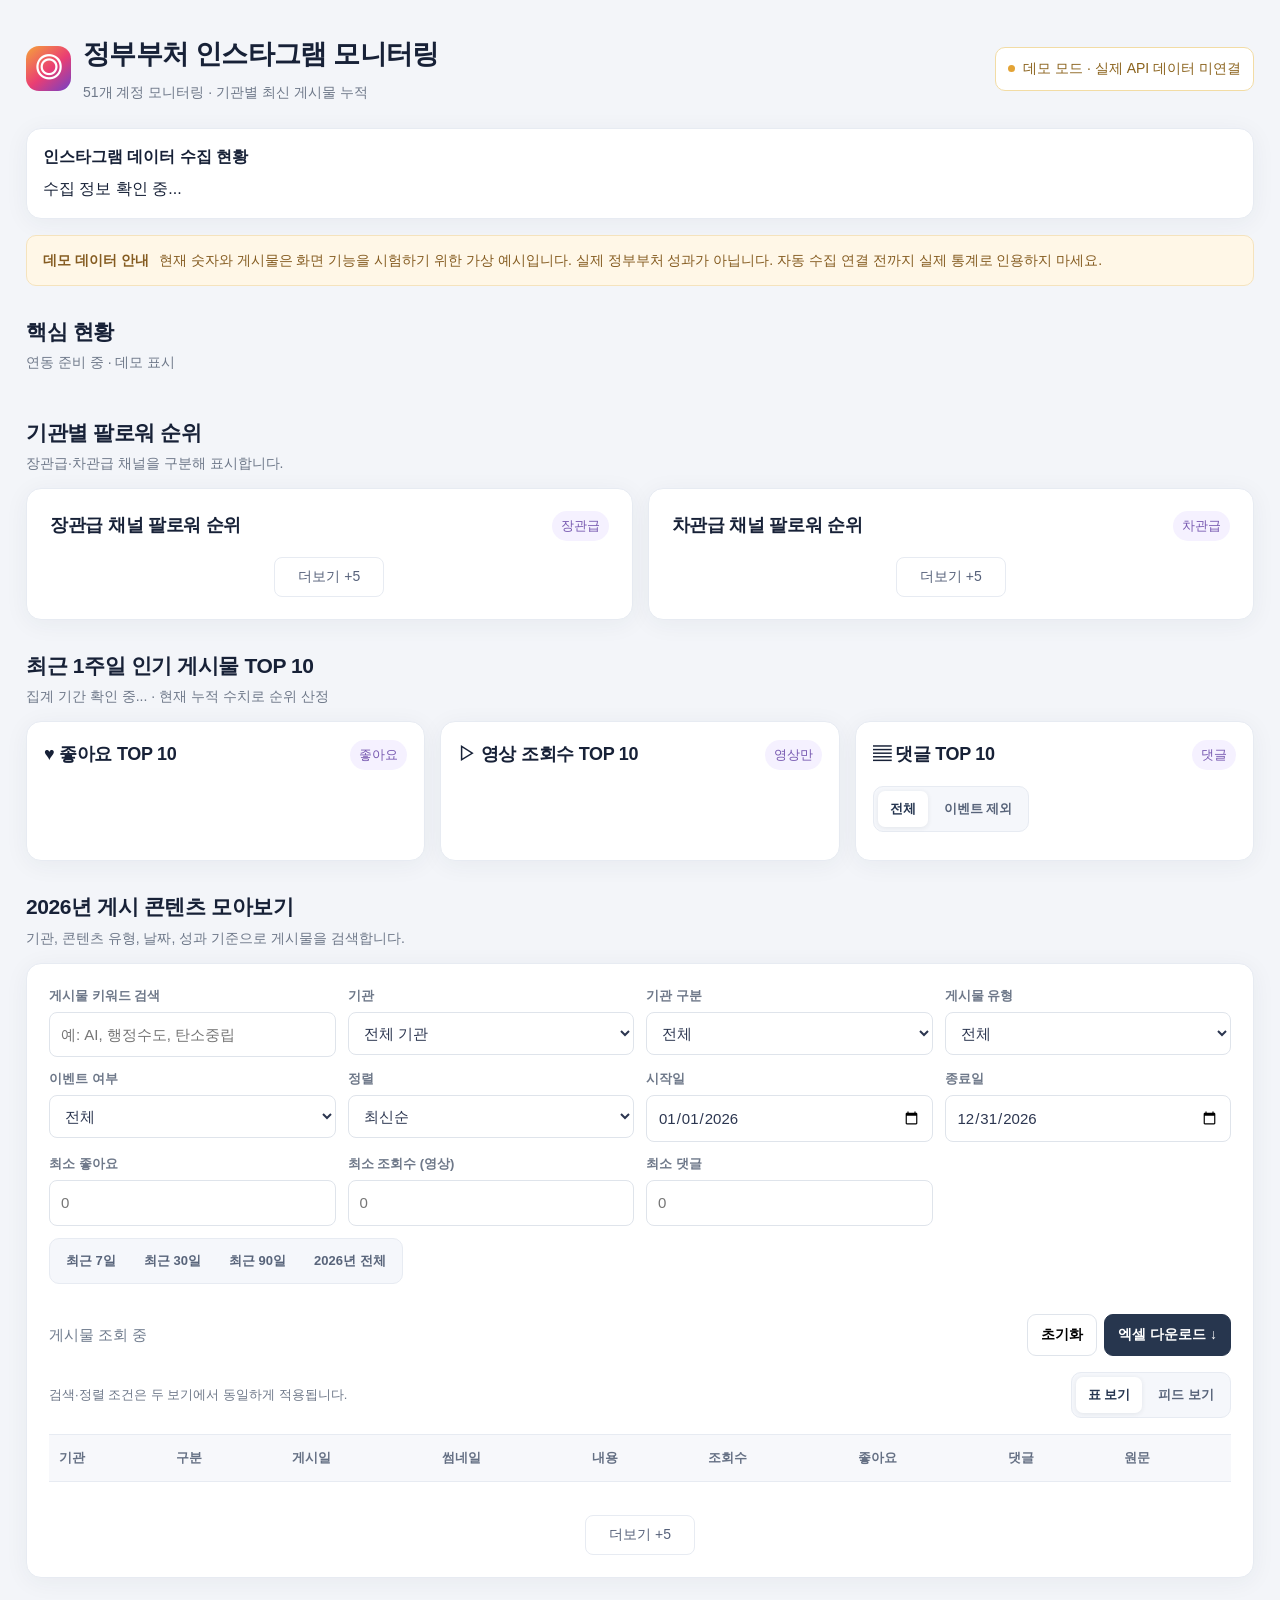
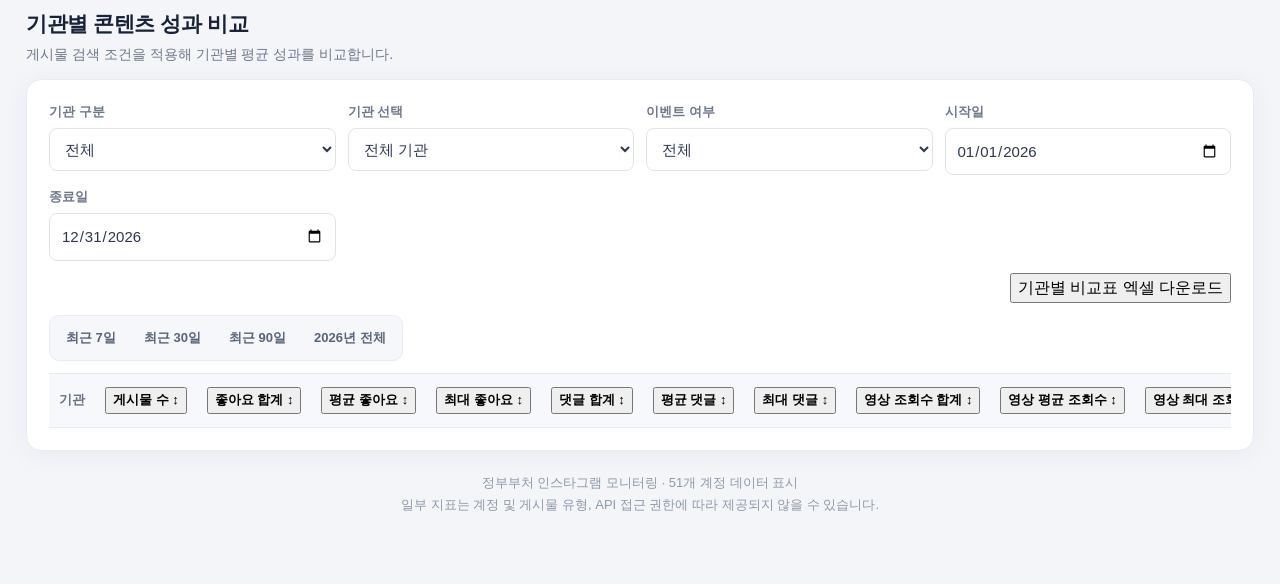
==== commit 784cedb8: "Show Instagram data collection status" ====
--- a/index.html
+++ b/index.html
@@ -52,6 +52,13 @@
 <body>
 <div class="wrap">
 <header class="head"><div class="brand"><div class="brand-icon" aria-hidden="true">◎</div><div><h1>정부부처 인스타그램 모니터링</h1><div class="sub">51개 계정 모니터링 · 기관별 최신 게시물 누적</div></div></div><div class="status"><span class="dot"></span><span id="statusText">데모 모드 · 실제 API 데이터 미연결</span></div></header>
+<div id="collectionStatus" class="card"
+     style="margin:16px 0;padding:16px">
+  <strong>인스타그램 데이터 수집 현황</strong>
+  <p id="collectionStatusText" style="margin:8px 0 0">
+    수집 정보 확인 중...
+  </p>
+</div>
 <div class="notice" id="demoNotice"><strong>데모 데이터 안내</strong><span>현재 숫자와 게시물은 화면 기능을 시험하기 위한 가상 예시입니다. 실제 정부부처 성과가 아닙니다. 자동 수집 연결 전까지 실제 통계로 인용하지 마세요.</span></div>
 <section><div class="section-top"><div><h2>핵심 현황</h2><p id="updatedAt">연동 준비 중 · 데모 표시</p></div></div><div class="kpis" id="kpis"></div></section>
 <section><div class="section-top"><div><h2>기관별 팔로워 순위</h2><p>장관급·차관급 채널을 구분해 표시합니다.</p></div></div><div class="rank-grid"><div class="card rank"><div class="panel-head"><h3>장관급 채널 팔로워 순위</h3><span class="small-pill">장관급</span></div><div id="ministerRanks"></div><button id="ministerMore" class="ghost" type="button">더보기 +5</button></div><div class="card rank"><div class="panel-head"><h3>차관급 채널 팔로워 순위</h3><span class="small-pill">차관급</span></div><div id="viceRanks"></div><button id="viceMore" class="ghost" type="button">더보기 +5</button></div></div></section>
@@ -172,8 +179,38 @@
 const MOCK_POSTS=Array.from({length:52},(_,i)=>{const a=AGENCIES[i%AGENCIES.length],kind=['VIDEO','CAROUSEL_ALBUM','IMAGE'][i%3];return {id:'sample-'+i,agency:a.name,level:a.level,date:dates[i%dates.length],type:kind,caption:'[가상 예시] '+titles[i%titles.length],likes:Math.max(18,2480-i*37+(i%5)*81),comments:Math.max(0,172-i*3+(i%7)*5),views:kind==='VIDEO'?Math.max(300,93500-i*1273+(i%4)*6200):null,view_delta:kind==='VIDEO'?Math.max(0,3120-i*36):null,permalink:'',thumbnail:''}});
 let agencies=AGENCIES,posts=MOCK_POSTS,demo=true,shownPosts=5,rankSizes={minister:5,vice:5},commentMode="all",postView="table";
 const $=id=>document.getElementById(id);const num=v=>Number(v||0).toLocaleString('ko-KR');const safe=x=>String(x??'').replace(/[&<>"']/g,c=>({'&':'&amp;','<':'&lt;','>':'&gt;','"':'&quot;',"'":'&#39;'}[c]));const fmt=v=>v===null||v===undefined?'—':num(v);const formatLabel=t=>({VIDEO:'동영상',IMAGE:'이미지',CAROUSEL_ALBUM:'카드뉴스'})[t]||t||'기타';
+function updateCollectionStatus(data) {
+  const date = new Date(data.collected_at);
+  const count = Array.isArray(data.agencies) ? data.agencies.length : 0;
+
+  if (isNaN(date.getTime())) {
+    $('collectionStatusText').textContent =
+      '마지막 수집 시간을 확인할 수 없습니다.';
+    return;
+  }
+
+  const dateText = new Intl.DateTimeFormat('ko-KR', {
+    timeZone: 'Asia/Seoul',
+    year: 'numeric',
+    month: '2-digit',
+    day: '2-digit',
+    hour: '2-digit',
+    minute: '2-digit',
+    hour12: false
+  }).format(date);
+
+  const elapsedDays = (Date.now() - date.getTime()) / 86400000;
+  const status = elapsedDays >= 2
+    ? '⚠️ 데이터 갱신 지연 확인 필요'
+    : '✅ 최근 수집 데이터 확인됨';
+
+  $('collectionStatusText').textContent =
+    `${status} | 마지막 수집: ${dateText} | 수집 기관: ${count}개`;
+}
 function normalize(data){const a=Array.isArray(data.agencies)?data.agencies:[];const p=Array.isArray(data.posts)?data.posts:[];if(!a.length)return false;agencies=a.map(x=>({...x,name:String(x.name||x.username||'알 수 없음'),level:x.level||'기타',followers:Number(x.followers??x.followers_count??0)}));posts=p.map((x,i)=>({...x,id:x.id||'row-'+i,agency:x.agency||x.agency_name||'알 수 없음',level:x.level||agencies.find(a=>a.name===(x.agency||x.agency_name))?.level||'기타',date:String(x.date||x.timestamp||'').slice(0,10),type:x.type||x.media_type||'IMAGE',caption:x.caption||'',likes:Number(x.likes??x.like_count??0),comments:Number(x.comments??x.comments_count??0),views:x.views??x.view_count??null,view_delta:x.view_delta??null,thumbnail:x.thumbnail||x.thumbnail_url||x.media_url||'',media_url:x.media_url||'',video_url:x.video_url||'',children:Array.isArray(x.children)?x.children:Array.isArray(x.media_children)?x.media_children:[],permalink:x.permalink||''}));demo=false;$('demoNotice').hidden=true;$('statusText').textContent='실제 API 수집 · '+agencies.length+'개 계정 · '+(data.updated_at||'업데이트 확인 필요');$('updatedAt').textContent='최근 데이터 수집: '+(data.updated_at||'정보 없음')+' · '+agencies.length+'개 계정';return true}
-async function load(){try{const response=await fetch('dashboard.json?ts='+Date.now(),{cache:'no-store'});if(response.ok){const data=await response.json();normalize(data)}}catch(e){/* 데모 모드로 표시 */}renderAll()}
+async function load() {
+  try {
+    const response = await fetch('dashboard.json?ts=' + Date.now
 function kpi(label,val,note,ico){return `<div class="card kpi"><div class="kpi-top"><span>${label}</span><span class="kpi-icon">${ico}</span></div><div class="kpi-val">${safe(val)}</div><div class="kpi-note">${safe(note)}</div></div>`}
 function videoKpi(label, post, value, icon) {
   if (!post) return kpi(label, '—', '해당 영상 없음', icon);
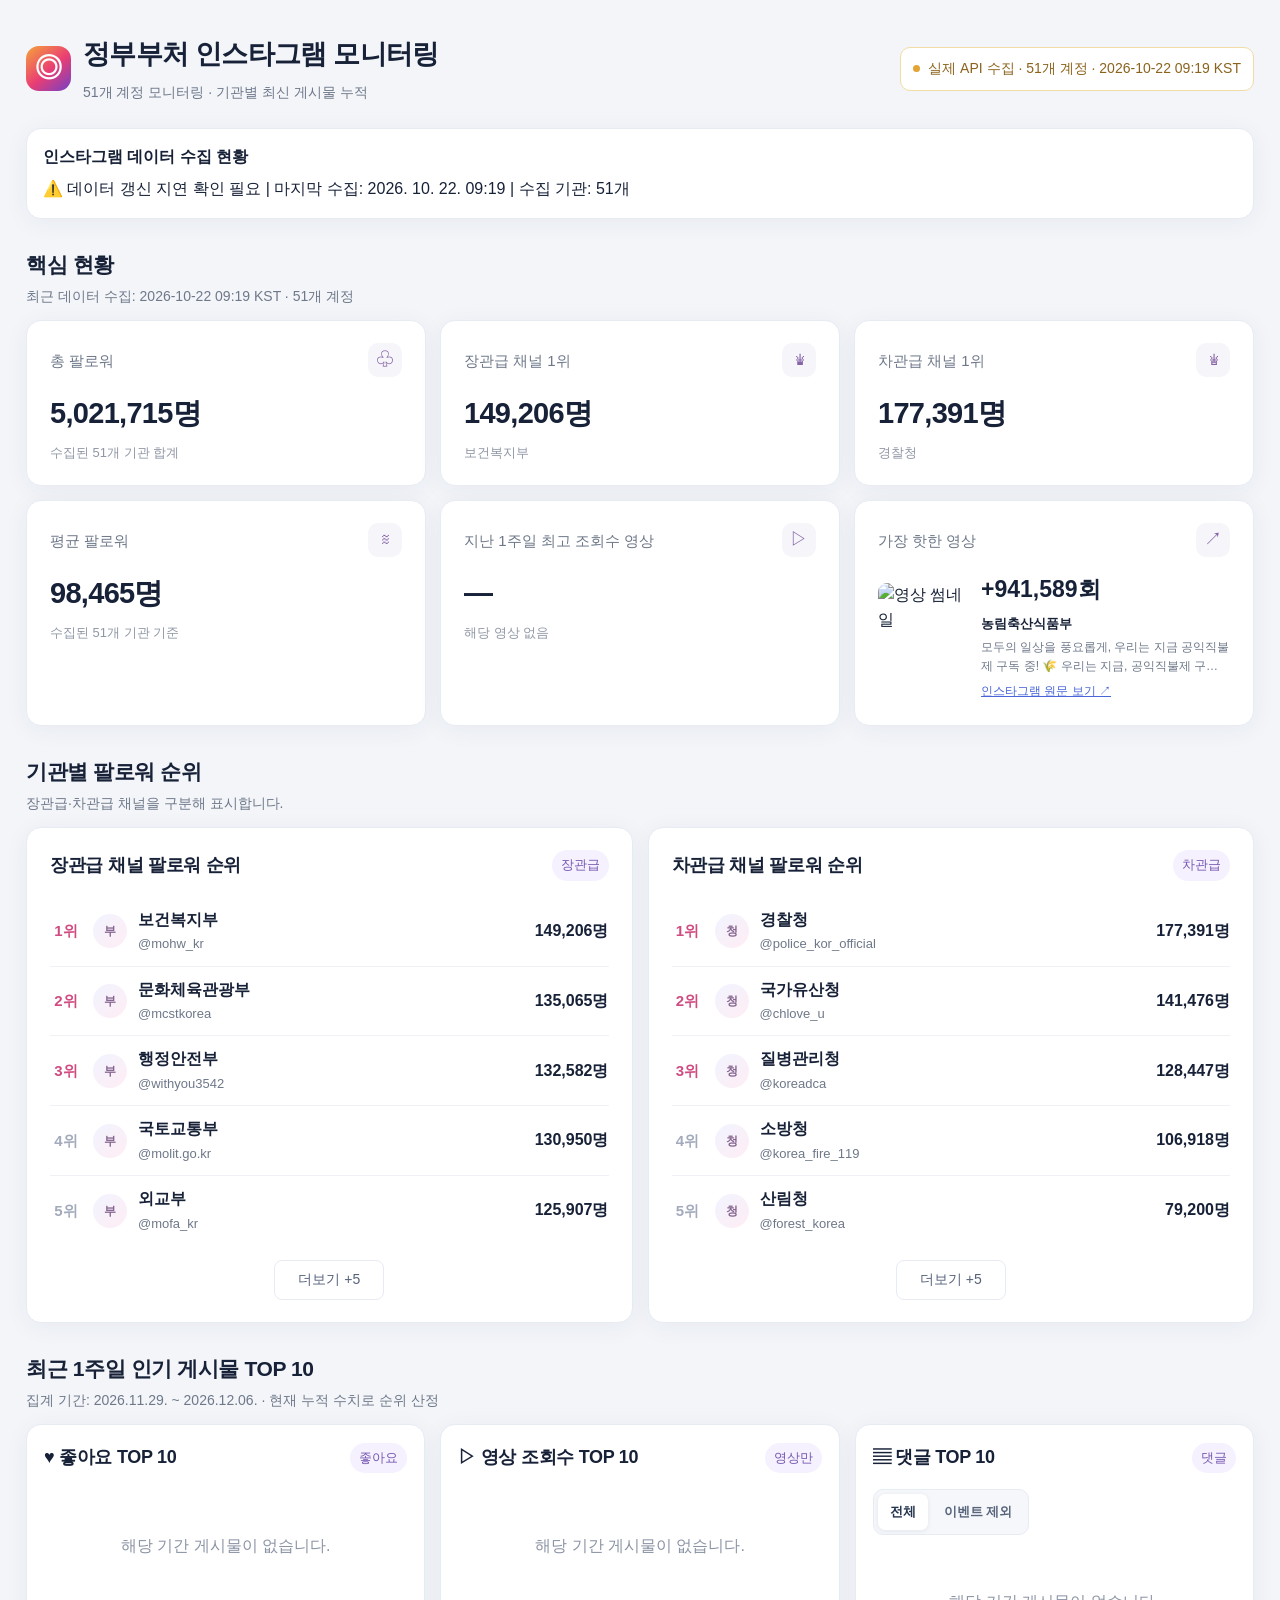
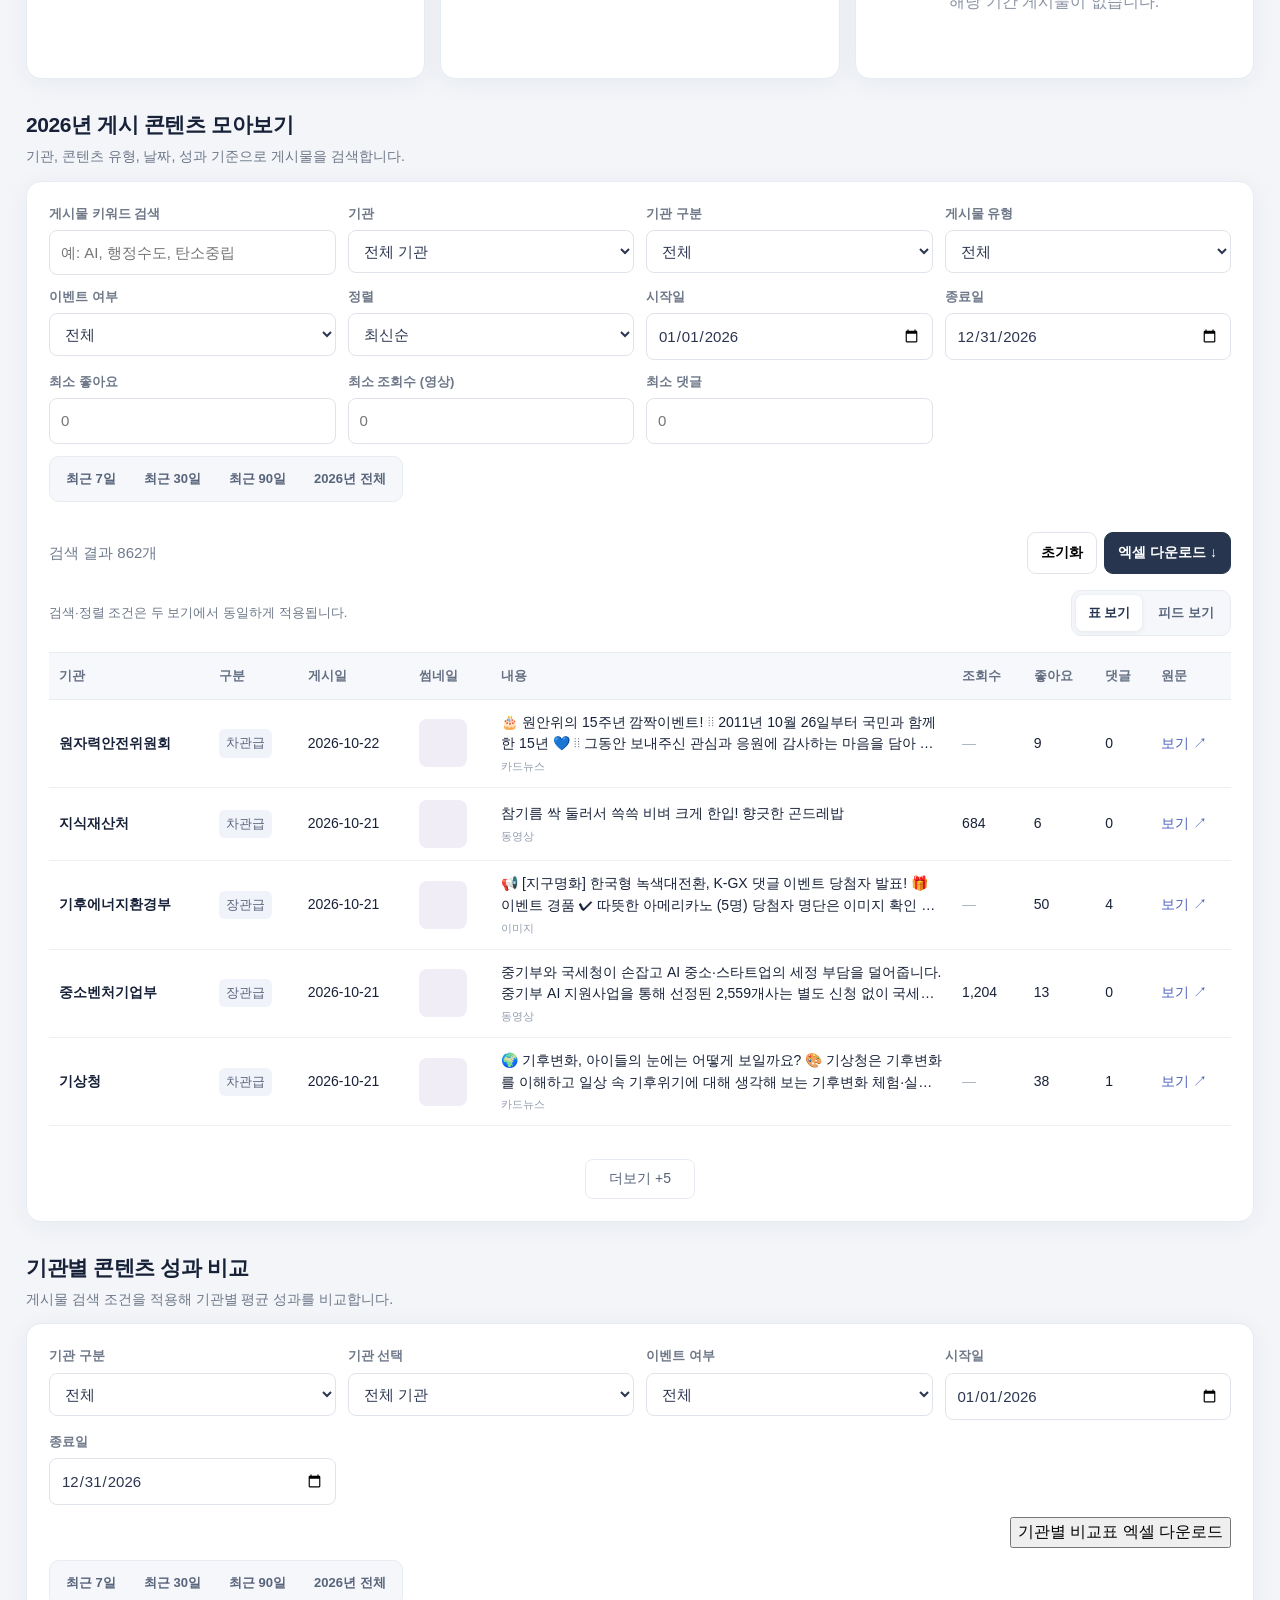
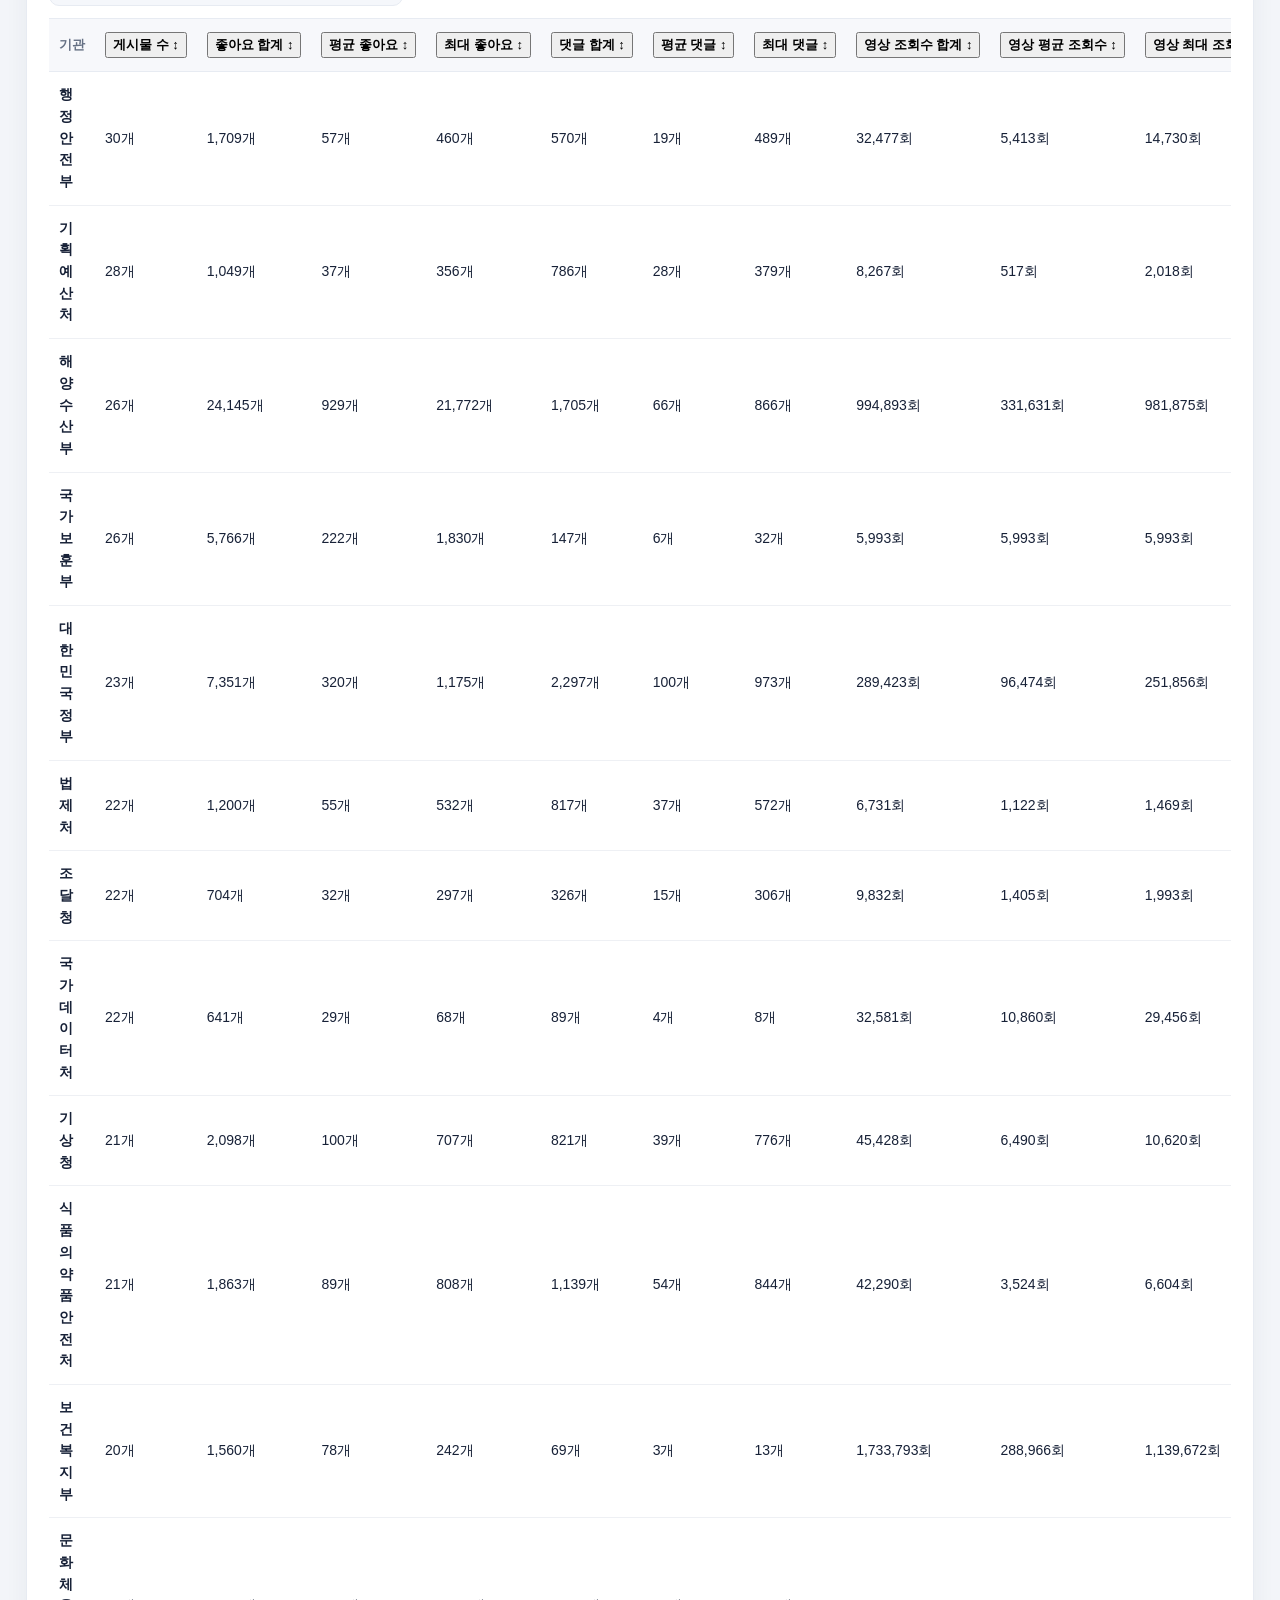
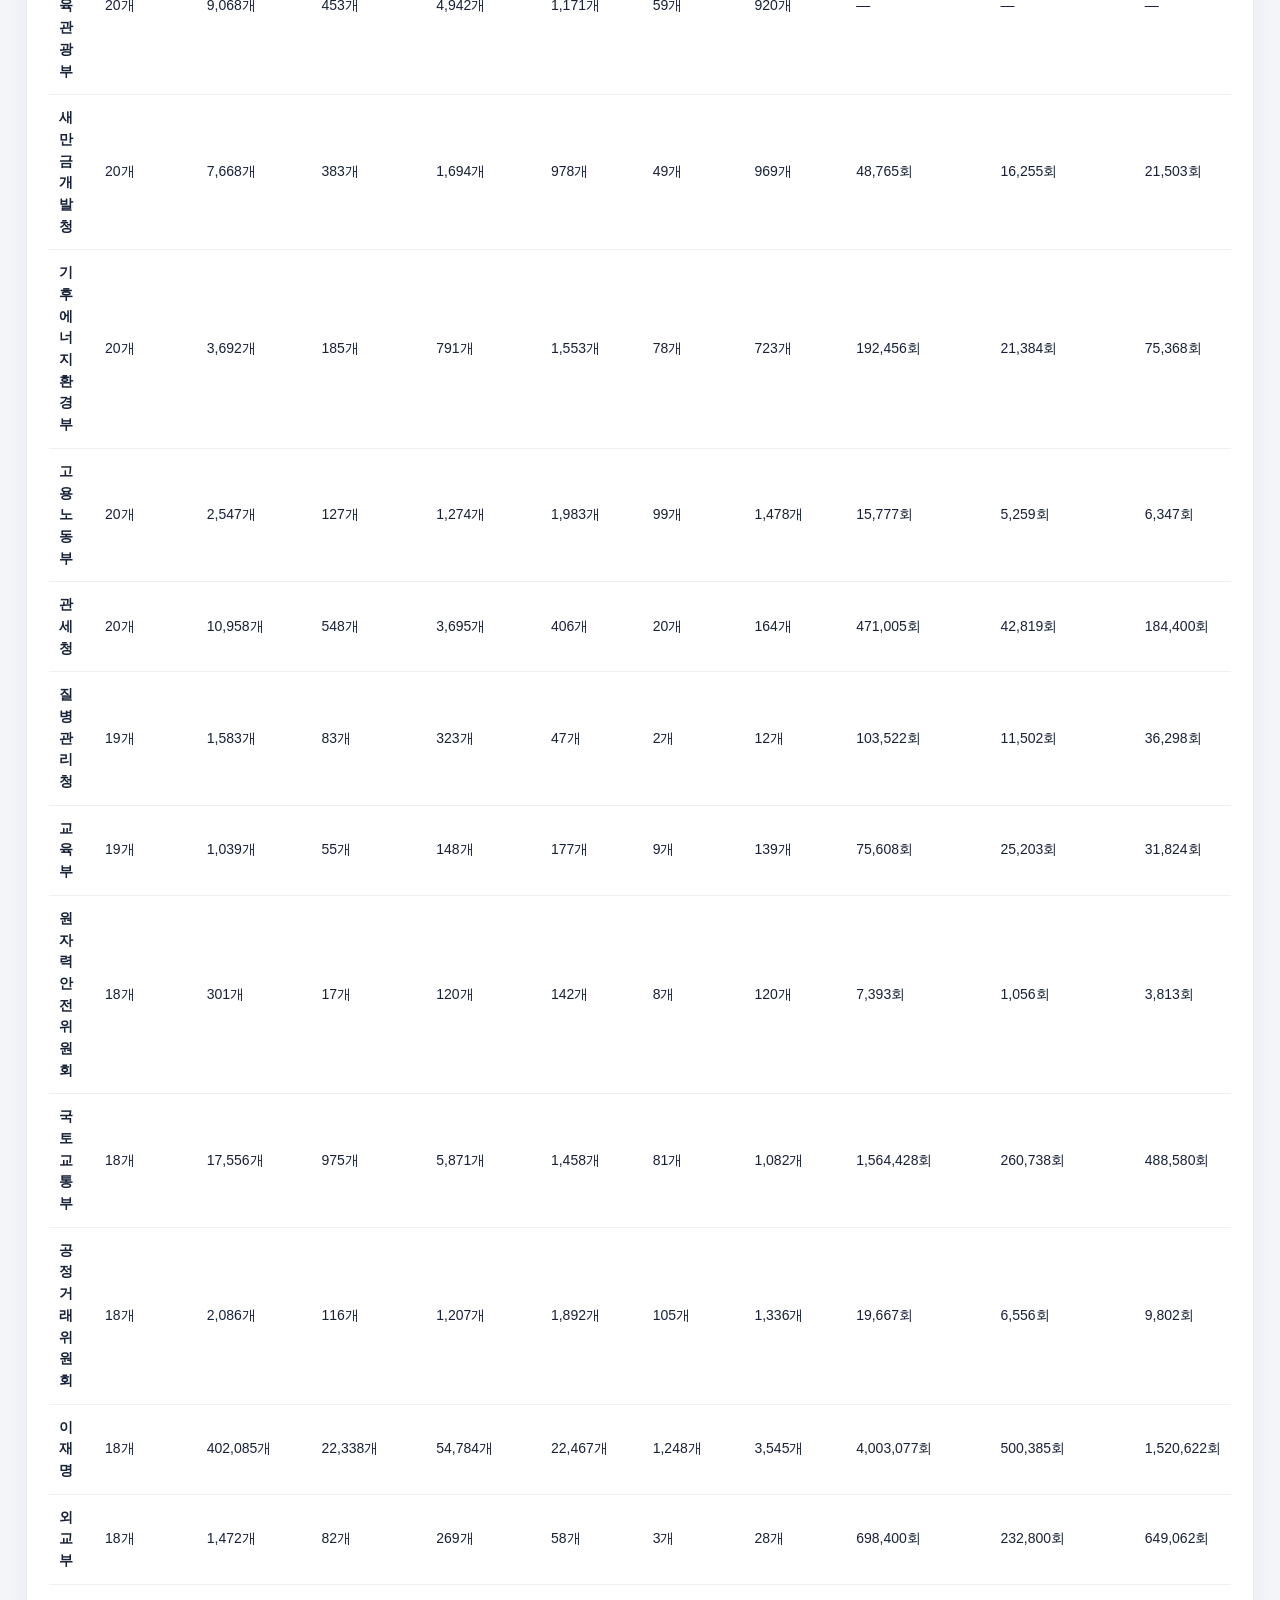
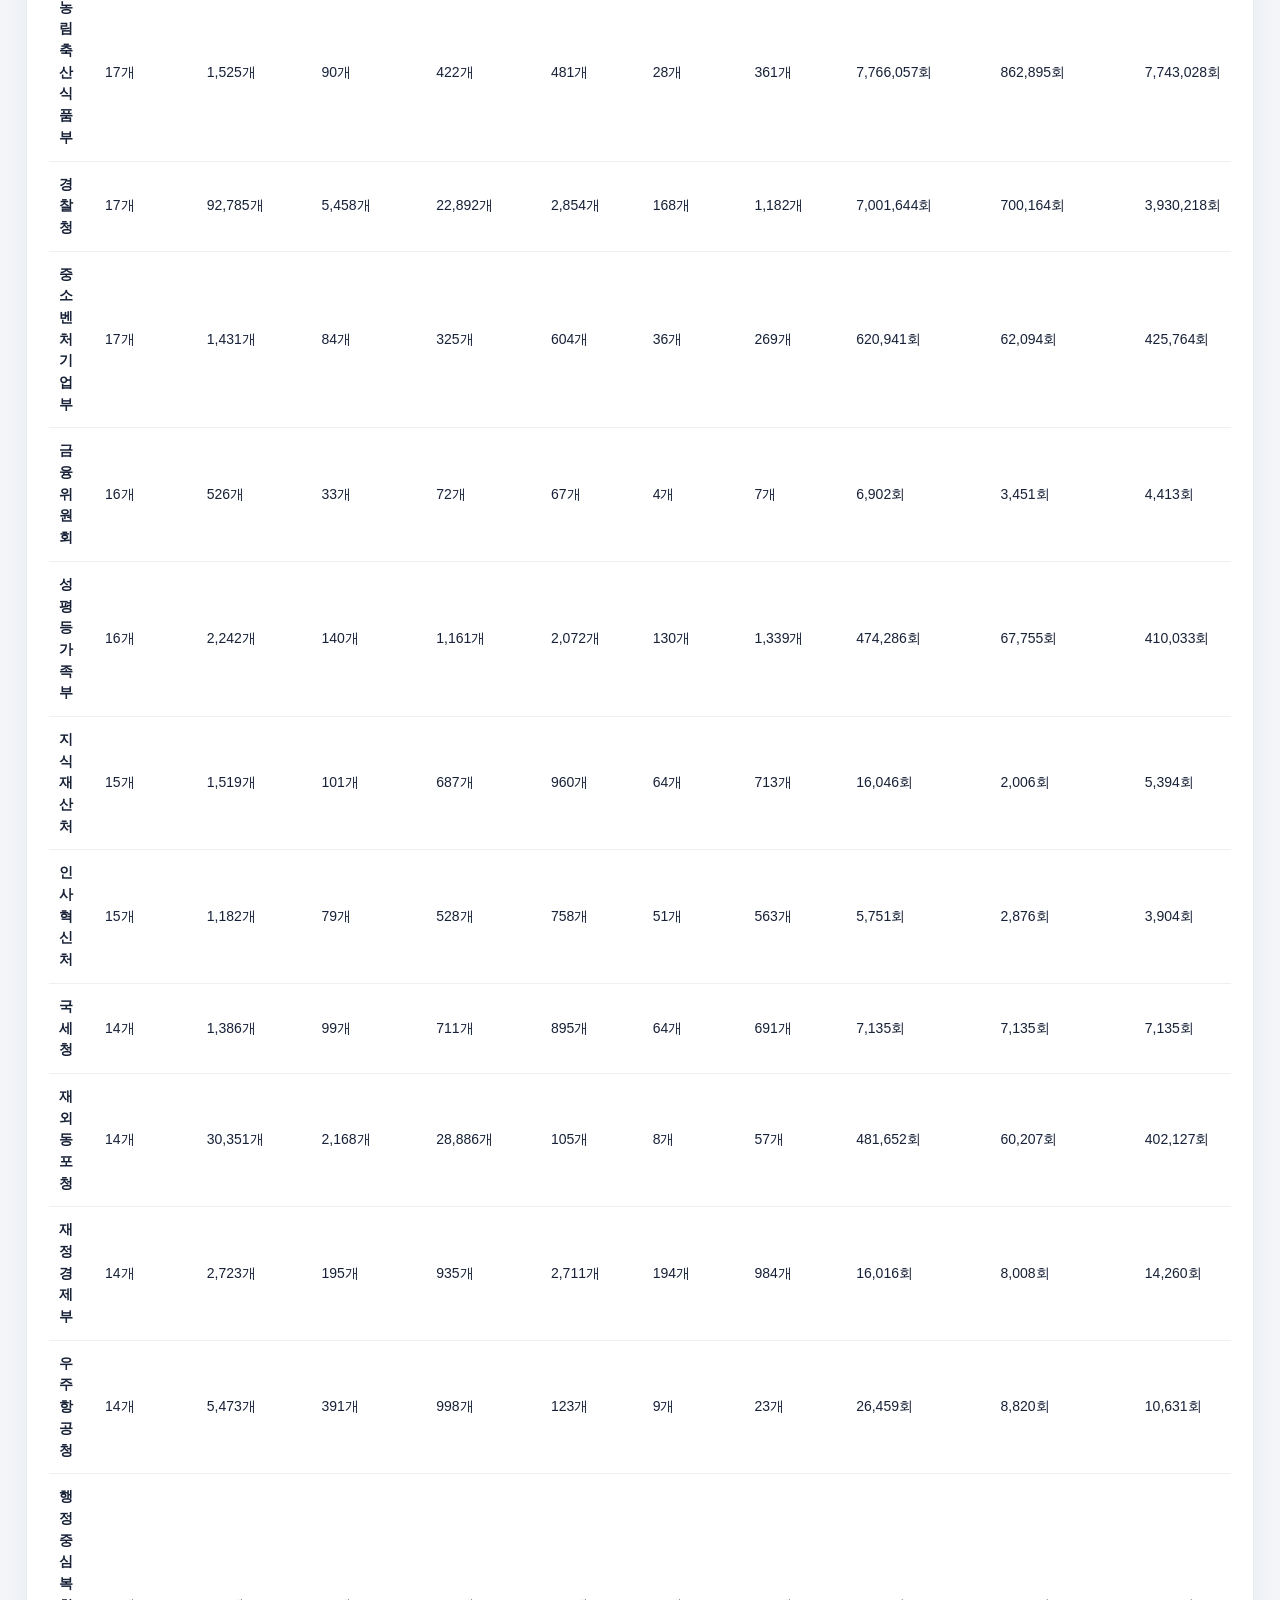
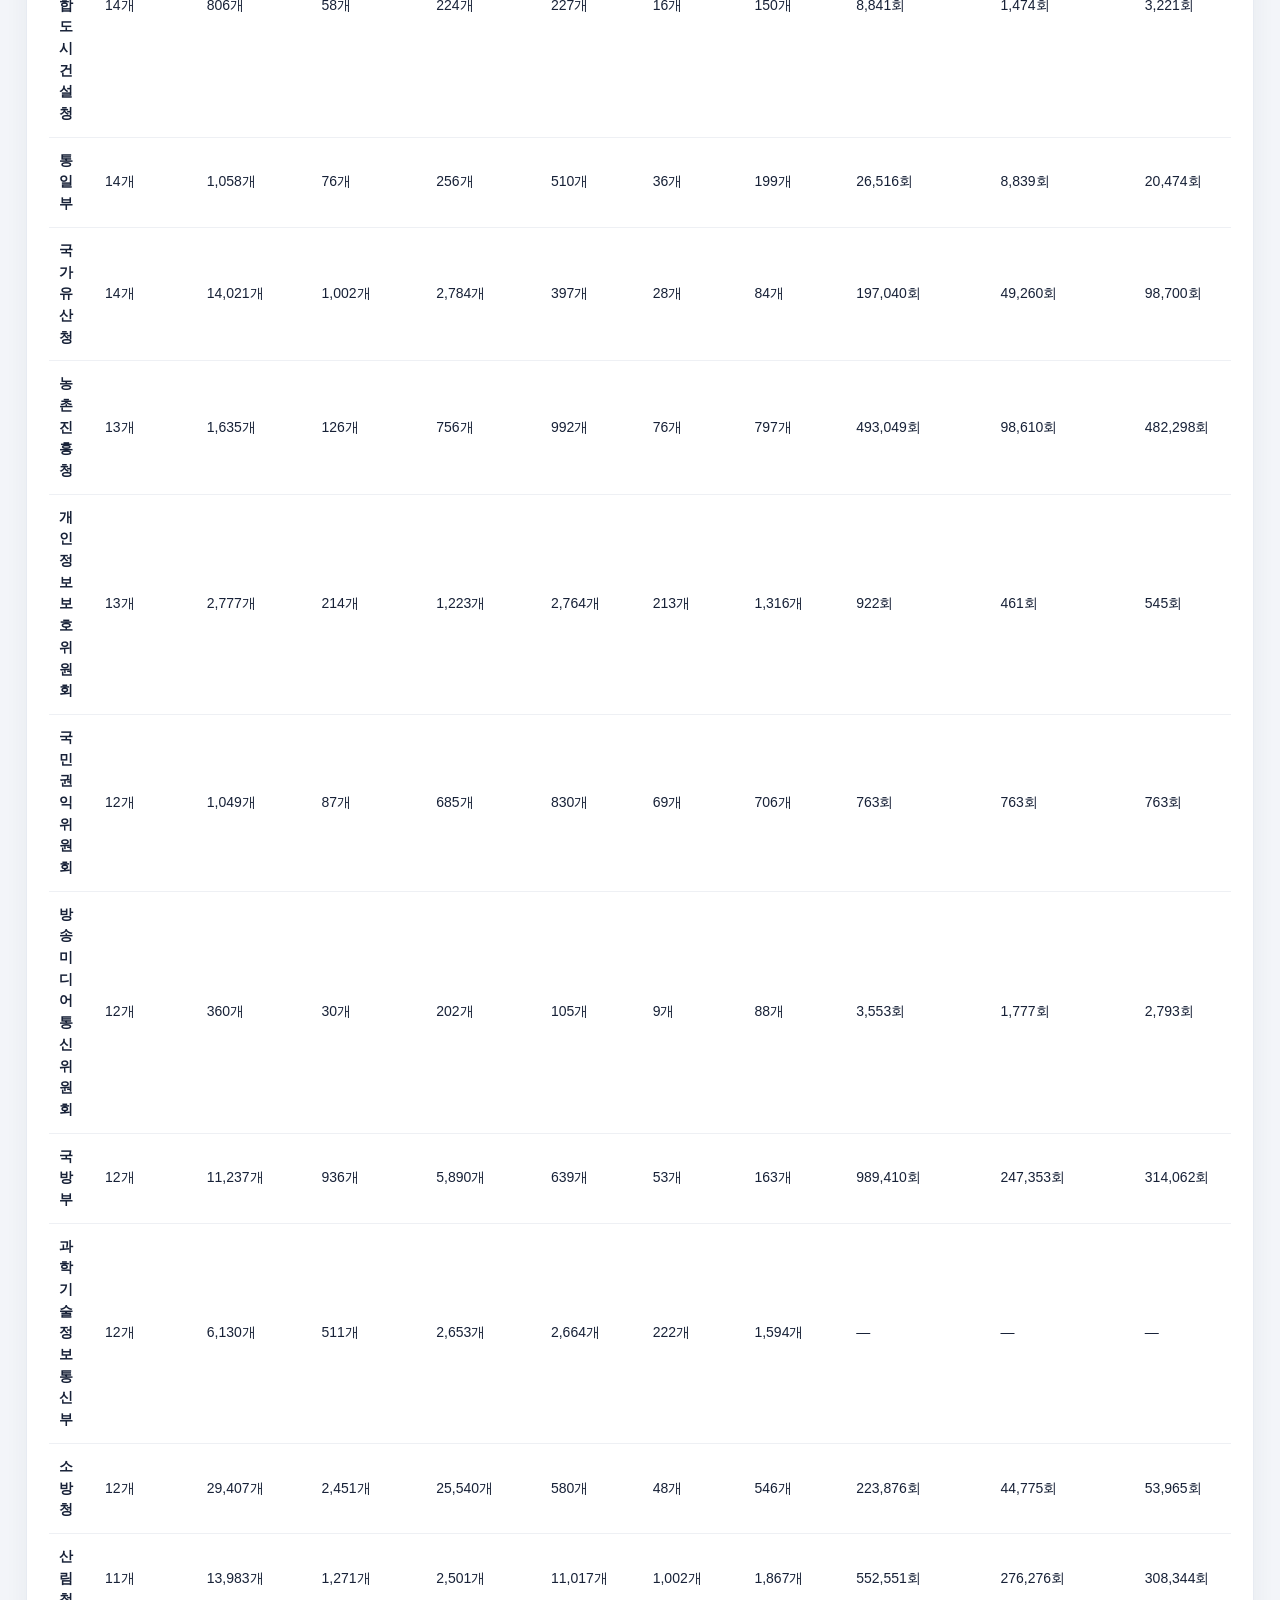
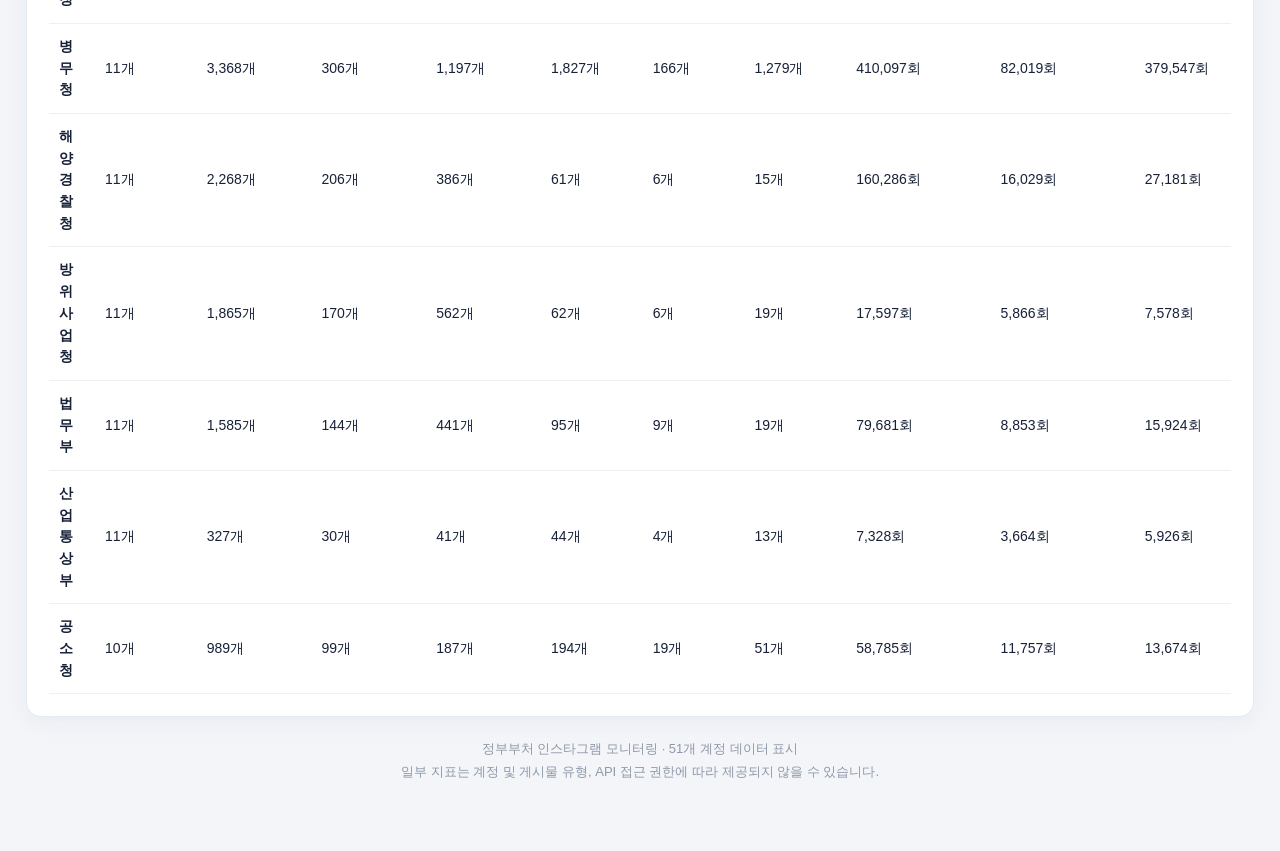
==== commit d6bc199c: "Fix dashboard JavaScript syntax error Updated fetch call to include cache option and fixed syntax." ====
--- a/index.html
+++ b/index.html
@@ -210,7 +210,22 @@
 function normalize(data){const a=Array.isArray(data.agencies)?data.agencies:[];const p=Array.isArray(data.posts)?data.posts:[];if(!a.length)return false;agencies=a.map(x=>({...x,name:String(x.name||x.username||'알 수 없음'),level:x.level||'기타',followers:Number(x.followers??x.followers_count??0)}));posts=p.map((x,i)=>({...x,id:x.id||'row-'+i,agency:x.agency||x.agency_name||'알 수 없음',level:x.level||agencies.find(a=>a.name===(x.agency||x.agency_name))?.level||'기타',date:String(x.date||x.timestamp||'').slice(0,10),type:x.type||x.media_type||'IMAGE',caption:x.caption||'',likes:Number(x.likes??x.like_count??0),comments:Number(x.comments??x.comments_count??0),views:x.views??x.view_count??null,view_delta:x.view_delta??null,thumbnail:x.thumbnail||x.thumbnail_url||x.media_url||'',media_url:x.media_url||'',video_url:x.video_url||'',children:Array.isArray(x.children)?x.children:Array.isArray(x.media_children)?x.media_children:[],permalink:x.permalink||''}));demo=false;$('demoNotice').hidden=true;$('statusText').textContent='실제 API 수집 · '+agencies.length+'개 계정 · '+(data.updated_at||'업데이트 확인 필요');$('updatedAt').textContent='최근 데이터 수집: '+(data.updated_at||'정보 없음')+' · '+agencies.length+'개 계정';return true}
 async function load() {
   try {
-    const response = await fetch('dashboard.json?ts=' + Date.now
+    const response = await fetch('dashboard.json?ts=' + Date.now(), {
+      cache: 'no-store'
+    });
+
+    if (response.ok) {
+      const data = await response.json();
+
+      normalize(data);
+      updateCollectionStatus(data);
+    }
+  } catch (e) {
+    console.error('대시보드 데이터 불러오기 오류:', e);
+  }
+
+  renderAll();
+}
 function kpi(label,val,note,ico){return `<div class="card kpi"><div class="kpi-top"><span>${label}</span><span class="kpi-icon">${ico}</span></div><div class="kpi-val">${safe(val)}</div><div class="kpi-note">${safe(note)}</div></div>`}
 function videoKpi(label, post, value, icon) {
   if (!post) return kpi(label, '—', '해당 영상 없음', icon);
